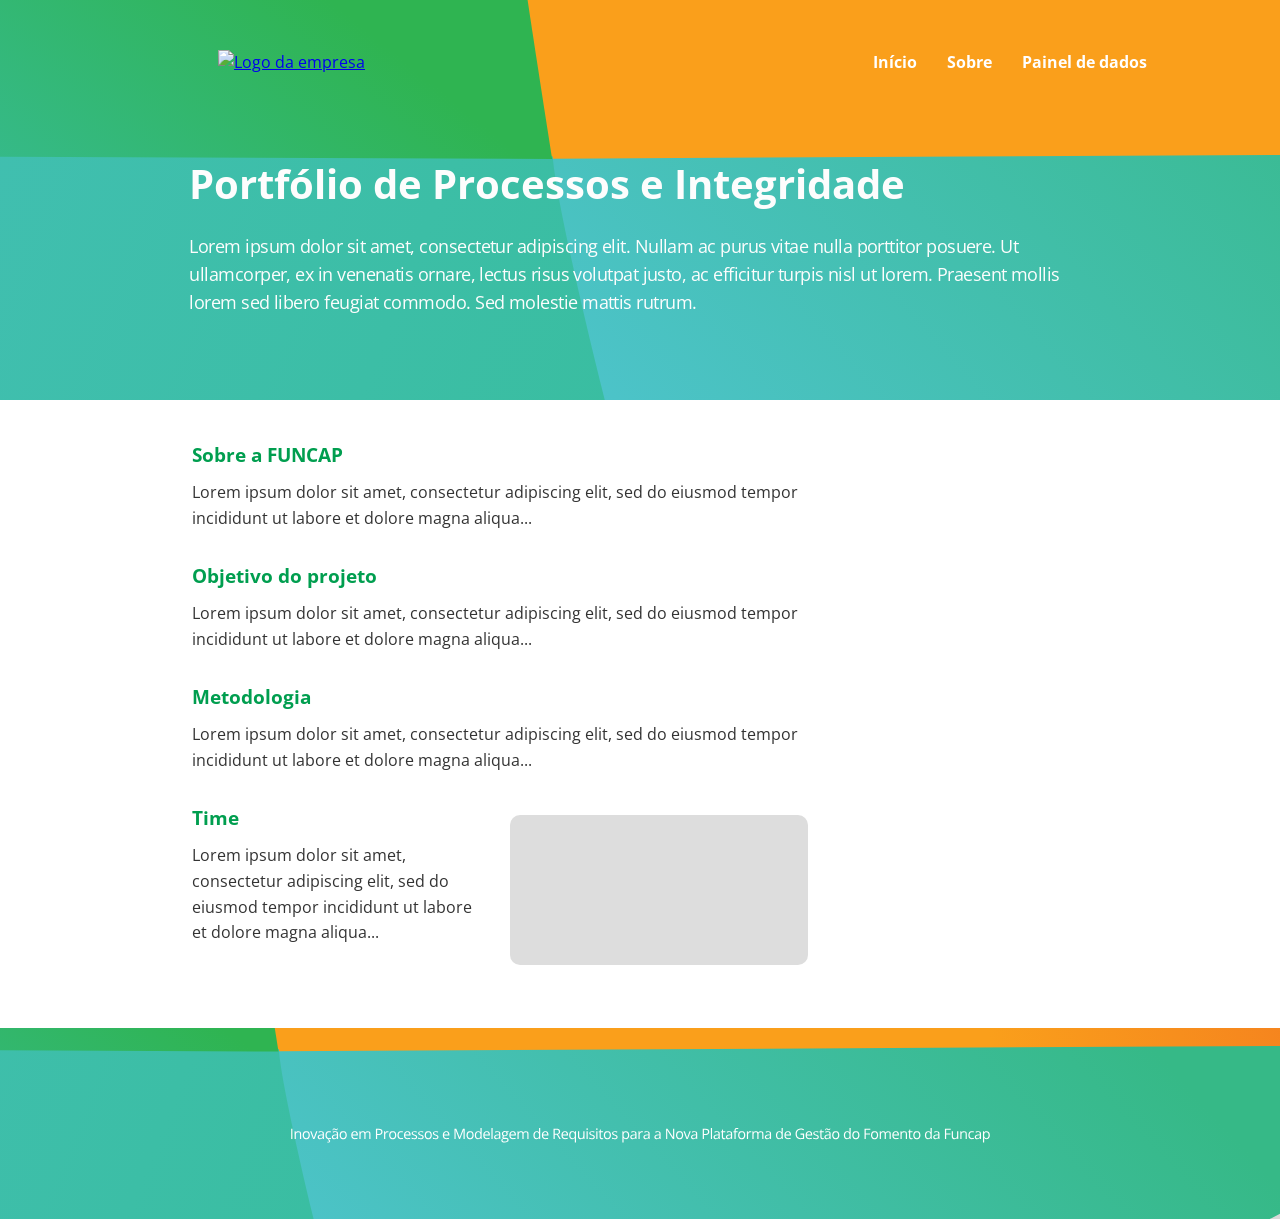
==== sobre.html @ 715a1a42 "atualizando arquivos" ====
<!DOCTYPE html>
<html lang="pt-BR">
<head>
  <meta charset="UTF-8" />
  <meta name="viewport" content="width=device-width, initial-scale=1.0" />
  <title>Sobre | Portfólio de Processos e Integridade</title>
  <link rel="stylesheet" href="./Css/sobre.css" />
  <link href="https://fonts.googleapis.com/css2?family=Open+Sans:wght@400;700&display=swap" rel="stylesheet"> </head>
<body>


    <header>
        <nav class="nav">
            <div class="background-wrapper">
                <svg width="1440" height="1067" viewBox="0 0 1440 1067" fill="none" xmlns="http://www.w3.org/2000/svg">
                    <path
                        d="M551.948 155.117C545.085 155.581 645.15 638.884 730.849 831.902L2054.98 147.065C1533.57 152.799 652.067 148.348 551.948 155.117Z"
                        fill="url(#paint0_linear_547_1050)" />
                    <path
                        d="M474.062 -420.46C474.062 -420.46 500.659 -117.08 549.067 158.653L2047.55 150.909L2450.12 -57.297C1812.72 -169.58 474.062 -420.46 474.062 -420.46Z"
                        fill="url(#paint1_linear_547_1050)" />
                    <path
                        d="M731.076 831.784L277.496 1066.37L-193.377 155.94C130.221 150.213 552.223 147.629 552.782 156.731C556.798 222.173 657.765 632.36 731.076 831.784Z"
                        fill="url(#paint2_linear_547_1050)" />
                    <path
                        d="M552.378 158.986L-193.377 155.939L-589.946 -610.827L474.06 -420.46C474.06 -420.46 494.141 -237.455 510.163 -119.95C525.004 -11.1105 552.378 158.986 552.378 158.986Z"
                        fill="url(#paint3_linear_547_1050)" />
                    <defs>
                        <linearGradient id="paint0_linear_547_1050" x1="826.897" y1="747.443" x2="1510.88" y2="126.521"
                            gradientUnits="userSpaceOnUse">
                            <stop stop-color="#4EC4CE" />
                            <stop offset="1" stop-color="#36B987" />
                        </linearGradient>
                        <linearGradient id="paint1_linear_547_1050" x1="1315.55" y1="-16.7947" x2="2115.55"
                            y2="-197.792" gradientUnits="userSpaceOnUse">
                            <stop stop-color="#FA9F1B" />
                            <stop offset="1" stop-color="#EE5D23" />
                        </linearGradient>
                        <linearGradient id="paint2_linear_547_1050" x1="732.087" y1="831.262" x2="-211.527" y2="457.422"
                            gradientUnits="userSpaceOnUse">
                            <stop stop-color="#37BD9B" />
                            <stop offset="1" stop-color="#41BFB1" />
                        </linearGradient>
                        <linearGradient id="paint3_linear_547_1050" x1="-100.985" y1="179.765" x2="159.356"
                            y2="-139.534" gradientUnits="userSpaceOnUse">
                            <stop stop-color="#37BB95" />
                            <stop offset="1" stop-color="#2FB451" />
                        </linearGradient>
                    </defs>
                </svg>
            </div>

            <div class="content">
                <div class="navbar">
                    <div class="logo">
                        <a href="#">
                            <img src="./img/logo.png" alt="Logo da empresa"></a>
                    </div>
                    <button class="menu-toggle" aria-label="Abrir menu">&#9776;</button>
                    <div class="links">
                        <ul>
                            <li><a href="./index.html">Início</a></li>
                            <li><a href="#sobre">Sobre</a></li>
                            <li><a href="#dados">Painel de dados</a></li>
                        </ul>
                    </div>
                </div>

                <div class="context">
                    <h1>Portfólio de Processos e Integridade</h1>
                    <p>Lorem ipsum dolor sit amet, consectetur adipiscing elit. Nullam ac purus vitae nulla porttitor
                        posuere. Ut ullamcorper, ex in venenatis ornare, lectus risus volutpat justo, ac efficitur
                        turpis nisl ut lorem. Praesent mollis lorem sed libero feugiat commodo. Sed molestie mattis
                        rutrum. </p>
                </div>
            </div>
        </nav>
    </header>

  <div class="container">
    <section>
      <h3>Sobre a FUNCAP</h3>
      <p>Lorem ipsum dolor sit amet, consectetur adipiscing elit, sed do eiusmod tempor incididunt ut labore et dolore magna aliqua...</p>
    </section>

    <section>
      <h3>Objetivo do projeto</h3>
      <p>Lorem ipsum dolor sit amet, consectetur adipiscing elit, sed do eiusmod tempor incididunt ut labore et dolore magna aliqua...</p>
    </section>

    <section>
      <h3>Metodologia</h3>
      <p>Lorem ipsum dolor sit amet, consectetur adipiscing elit, sed do eiusmod tempor incididunt ut labore et dolore magna aliqua...</p>
    </section>

    <section class="team-section">
      <div class="text">
        <h3>Time</h3>
        <p>Lorem ipsum dolor sit amet, consectetur adipiscing elit, sed do eiusmod tempor incididunt ut labore et dolore magna aliqua...</p>
      </div>
      <div class="image"></div>
    </section>
  </div>
  <footer>    
        <svg width="1440" height="215" viewBox="0 0 1440 215" fill="none" xmlns="http://www.w3.org/2000/svg">
            <g clip-path="url(#clip0_552_712)">
            <rect width="1440" height="215" fill="#D9D9D9"/>
            <path d="M312.893 22.6144C306.031 23.0784 406.096 506.382 491.794 699.4L1815.93 14.563C1294.51 20.2968 413.013 15.8461 312.893 22.6144Z" fill="url(#paint0_linear_552_712)"/>
            <path d="M235.007 -552.963C235.007 -552.963 261.605 -249.582 310.012 26.1503L1808.5 18.4065L2211.06 -189.799C1573.66 -302.083 235.007 -552.963 235.007 -552.963Z" fill="url(#paint1_linear_552_712)"/>
            <path d="M492.022 699.282L38.4414 933.872L-432.432 23.4373C-108.833 17.711 313.169 15.1272 313.727 24.229C317.744 89.6712 418.71 499.857 492.022 699.282Z" fill="url(#paint2_linear_552_712)"/>
            <path d="M313.323 26.4835L-432.432 23.4369L-829.001 -743.33L235.006 -552.962C235.006 -552.962 255.086 -369.957 271.109 -252.452C285.949 -143.613 313.323 26.4835 313.323 26.4835Z" fill="url(#paint3_linear_552_712)"/>
            <path d="M327.596 125V113.332H328.953V125H327.596ZM335.614 116.093C336.651 116.093 337.436 116.349 337.968 116.859C338.5 117.365 338.766 118.179 338.766 119.302V125H337.457V119.389C337.457 118.66 337.29 118.115 336.954 117.753C336.625 117.391 336.116 117.211 335.43 117.211C334.462 117.211 333.781 117.485 333.387 118.033C332.993 118.581 332.796 119.376 332.796 120.419V125H331.471V116.253H332.541L332.74 117.514H332.812C332.999 117.205 333.235 116.947 333.523 116.74C333.81 116.527 334.132 116.367 334.488 116.261C334.845 116.149 335.22 116.093 335.614 116.093ZM348.547 120.61C348.547 121.329 348.454 121.97 348.268 122.534C348.082 123.098 347.813 123.574 347.462 123.962C347.111 124.351 346.685 124.649 346.185 124.856C345.69 125.059 345.129 125.16 344.501 125.16C343.916 125.16 343.378 125.059 342.889 124.856C342.405 124.649 341.984 124.351 341.628 123.962C341.277 123.574 341.003 123.098 340.806 122.534C340.614 121.97 340.518 121.329 340.518 120.61C340.518 119.653 340.681 118.839 341.005 118.168C341.33 117.492 341.793 116.979 342.394 116.628C343.001 116.271 343.722 116.093 344.557 116.093C345.355 116.093 346.052 116.271 346.648 116.628C347.249 116.984 347.715 117.5 348.045 118.176C348.38 118.847 348.547 119.658 348.547 120.61ZM341.891 120.61C341.891 121.313 341.984 121.922 342.171 122.438C342.357 122.954 342.644 123.353 343.033 123.635C343.421 123.917 343.921 124.058 344.533 124.058C345.14 124.058 345.637 123.917 346.025 123.635C346.419 123.353 346.709 122.954 346.895 122.438C347.082 121.922 347.175 121.313 347.175 120.61C347.175 119.913 347.082 119.312 346.895 118.807C346.709 118.296 346.422 117.902 346.033 117.626C345.645 117.349 345.142 117.211 344.525 117.211C343.615 117.211 342.947 117.511 342.522 118.112C342.101 118.714 341.891 119.546 341.891 120.61ZM352.271 125L348.951 116.253H350.372L352.295 121.544C352.428 121.906 352.564 122.305 352.702 122.741C352.84 123.178 352.936 123.529 352.989 123.795H353.045C353.109 123.529 353.215 123.178 353.364 122.741C353.513 122.3 353.649 121.901 353.771 121.544L355.695 116.253H357.116L353.787 125H352.271ZM361.302 116.109C362.345 116.109 363.119 116.343 363.625 116.811C364.13 117.28 364.383 118.027 364.383 119.054V125H363.417L363.162 123.707H363.098C362.853 124.026 362.598 124.295 362.332 124.513C362.066 124.726 361.757 124.888 361.406 125C361.06 125.106 360.634 125.16 360.129 125.16C359.597 125.16 359.123 125.067 358.708 124.88C358.299 124.694 357.974 124.412 357.735 124.034C357.5 123.657 357.383 123.178 357.383 122.598C357.383 121.725 357.729 121.055 358.421 120.586C359.113 120.118 360.166 119.863 361.581 119.82L363.09 119.756V119.222C363.09 118.466 362.928 117.937 362.603 117.633C362.278 117.33 361.821 117.179 361.23 117.179C360.773 117.179 360.336 117.245 359.921 117.378C359.506 117.511 359.113 117.668 358.74 117.849L358.333 116.843C358.727 116.641 359.179 116.468 359.69 116.325C360.201 116.181 360.738 116.109 361.302 116.109ZM363.074 120.69L361.741 120.746C360.65 120.789 359.881 120.967 359.435 121.281C358.988 121.595 358.764 122.039 358.764 122.614C358.764 123.114 358.916 123.484 359.219 123.723C359.522 123.962 359.924 124.082 360.424 124.082C361.201 124.082 361.837 123.867 362.332 123.436C362.826 123.005 363.074 122.358 363.074 121.496V120.69ZM370.126 125.16C369.338 125.16 368.644 124.997 368.043 124.673C367.441 124.348 366.973 123.853 366.638 123.188C366.303 122.523 366.135 121.685 366.135 120.674C366.135 119.615 366.311 118.751 366.662 118.08C367.018 117.405 367.508 116.905 368.13 116.58C368.753 116.255 369.461 116.093 370.253 116.093C370.69 116.093 371.11 116.138 371.514 116.229C371.924 116.314 372.259 116.423 372.52 116.556L372.121 117.665C371.855 117.559 371.546 117.463 371.195 117.378C370.849 117.293 370.525 117.25 370.221 117.25C369.615 117.25 369.109 117.381 368.705 117.641C368.306 117.902 368.005 118.285 367.803 118.791C367.606 119.296 367.508 119.919 367.508 120.658C367.508 121.366 367.604 121.97 367.795 122.47C367.992 122.97 368.282 123.353 368.665 123.619C369.053 123.88 369.538 124.01 370.118 124.01C370.581 124.01 370.998 123.962 371.371 123.867C371.743 123.766 372.081 123.649 372.384 123.516V124.697C372.092 124.846 371.764 124.96 371.403 125.04C371.046 125.12 370.62 125.16 370.126 125.16ZM371.427 127.283C371.427 127.799 371.227 128.2 370.828 128.488C370.429 128.78 369.844 128.927 369.072 128.927C368.907 128.927 368.75 128.916 368.601 128.895C368.452 128.879 368.333 128.86 368.242 128.839V128.001C368.343 128.022 368.474 128.041 368.633 128.057C368.793 128.073 368.952 128.081 369.112 128.081C369.511 128.081 369.817 128.022 370.03 127.905C370.243 127.788 370.349 127.591 370.349 127.315C370.349 127.022 370.205 126.809 369.918 126.676C369.636 126.543 369.274 126.453 368.833 126.405L369.543 125H370.429L369.998 125.894C370.264 125.947 370.503 126.03 370.716 126.141C370.934 126.253 371.107 126.402 371.235 126.588C371.363 126.774 371.427 127.006 371.427 127.283ZM377.241 116.109C378.284 116.109 379.058 116.343 379.564 116.811C380.069 117.28 380.322 118.027 380.322 119.054V125H379.356L379.101 123.707H379.037C378.792 124.026 378.537 124.295 378.271 124.513C378.005 124.726 377.696 124.888 377.345 125C376.999 125.106 376.573 125.16 376.068 125.16C375.536 125.16 375.062 125.067 374.647 124.88C374.238 124.694 373.913 124.412 373.674 124.034C373.44 123.657 373.322 123.178 373.322 122.598C373.322 121.725 373.668 121.055 374.36 120.586C375.052 120.118 376.105 119.863 377.521 119.82L379.029 119.756V119.222C379.029 118.466 378.867 117.937 378.542 117.633C378.218 117.33 377.76 117.179 377.169 117.179C376.712 117.179 376.275 117.245 375.86 117.378C375.445 117.511 375.052 117.668 374.679 117.849L374.272 116.843C374.666 116.641 375.118 116.468 375.629 116.325C376.14 116.181 376.677 116.109 377.241 116.109ZM379.013 120.69L377.68 120.746C376.589 120.789 375.821 120.967 375.374 121.281C374.927 121.595 374.703 122.039 374.703 122.614C374.703 123.114 374.855 123.484 375.158 123.723C375.461 123.962 375.863 124.082 376.363 124.082C377.14 124.082 377.776 123.867 378.271 123.436C378.766 123.005 379.013 122.358 379.013 121.496V120.69ZM374.097 115.072C374.129 114.752 374.19 114.468 374.28 114.218C374.371 113.968 374.49 113.755 374.639 113.579C374.788 113.404 374.964 113.271 375.166 113.18C375.374 113.084 375.602 113.036 375.852 113.036C376.097 113.036 376.331 113.087 376.555 113.188C376.778 113.284 376.991 113.396 377.193 113.523C377.395 113.646 377.59 113.757 377.776 113.858C377.967 113.954 378.151 114.002 378.327 114.002C378.582 114.002 378.779 113.925 378.917 113.771C379.061 113.611 379.17 113.361 379.244 113.02H380.027C379.957 113.643 379.774 114.14 379.476 114.513C379.178 114.88 378.776 115.064 378.271 115.064C378.037 115.064 377.81 115.016 377.592 114.92C377.374 114.819 377.164 114.707 376.962 114.585C376.76 114.457 376.56 114.345 376.363 114.25C376.172 114.148 375.983 114.098 375.797 114.098C375.536 114.098 375.336 114.178 375.198 114.337C375.06 114.492 374.953 114.736 374.879 115.072H374.097ZM390.103 120.61C390.103 121.329 390.01 121.97 389.824 122.534C389.638 123.098 389.369 123.574 389.018 123.962C388.667 124.351 388.241 124.649 387.741 124.856C387.246 125.059 386.685 125.16 386.057 125.16C385.471 125.16 384.934 125.059 384.445 124.856C383.96 124.649 383.54 124.351 383.184 123.962C382.832 123.574 382.558 123.098 382.361 122.534C382.17 121.97 382.074 121.329 382.074 120.61C382.074 119.653 382.236 118.839 382.561 118.168C382.886 117.492 383.348 116.979 383.95 116.628C384.556 116.271 385.277 116.093 386.113 116.093C386.911 116.093 387.608 116.271 388.204 116.628C388.805 116.984 389.27 117.5 389.6 118.176C389.936 118.847 390.103 119.658 390.103 120.61ZM383.447 120.61C383.447 121.313 383.54 121.922 383.726 122.438C383.912 122.954 384.2 123.353 384.588 123.635C384.977 123.917 385.477 124.058 386.089 124.058C386.695 124.058 387.193 123.917 387.581 123.635C387.975 123.353 388.265 122.954 388.451 122.438C388.637 121.922 388.73 121.313 388.73 120.61C388.73 119.913 388.637 119.312 388.451 118.807C388.265 118.296 387.977 117.902 387.589 117.626C387.201 117.349 386.698 117.211 386.081 117.211C385.171 117.211 384.503 117.511 384.077 118.112C383.657 118.714 383.447 119.546 383.447 120.61ZM399.027 116.093C399.772 116.093 400.41 116.258 400.942 116.588C401.474 116.918 401.881 117.381 402.163 117.977C402.445 118.567 402.586 119.259 402.586 120.052V120.874H396.545C396.561 121.901 396.816 122.683 397.311 123.22C397.806 123.758 398.503 124.026 399.402 124.026C399.955 124.026 400.445 123.976 400.87 123.875C401.296 123.774 401.738 123.625 402.195 123.428V124.593C401.754 124.79 401.315 124.933 400.878 125.024C400.448 125.114 399.937 125.16 399.346 125.16C398.505 125.16 397.771 124.989 397.143 124.649C396.521 124.303 396.037 123.798 395.691 123.132C395.345 122.467 395.172 121.653 395.172 120.69C395.172 119.748 395.329 118.934 395.643 118.248C395.962 117.556 396.409 117.024 396.984 116.652C397.564 116.279 398.245 116.093 399.027 116.093ZM399.011 117.179C398.303 117.179 397.739 117.41 397.319 117.873C396.899 118.336 396.649 118.982 396.569 119.812H401.198C401.192 119.291 401.11 118.833 400.95 118.44C400.796 118.041 400.559 117.732 400.24 117.514C399.921 117.29 399.511 117.179 399.011 117.179ZM413.844 116.093C414.807 116.093 415.533 116.346 416.023 116.851C416.512 117.351 416.757 118.158 416.757 119.27V125H415.448V119.333C415.448 118.626 415.294 118.096 414.985 117.745C414.682 117.389 414.23 117.211 413.629 117.211C412.783 117.211 412.168 117.455 411.785 117.945C411.402 118.434 411.21 119.155 411.21 120.108V125H409.894V119.333C409.894 118.86 409.824 118.466 409.686 118.152C409.553 117.838 409.351 117.604 409.079 117.45C408.813 117.29 408.476 117.211 408.066 117.211C407.486 117.211 407.02 117.33 406.669 117.57C406.318 117.809 406.063 118.166 405.903 118.639C405.749 119.107 405.672 119.685 405.672 120.371V125H404.347V116.253H405.416L405.616 117.49H405.688C405.863 117.187 406.084 116.931 406.35 116.724C406.616 116.516 406.914 116.359 407.244 116.253C407.574 116.146 407.925 116.093 408.297 116.093C408.962 116.093 409.518 116.218 409.965 116.468C410.418 116.713 410.745 117.088 410.947 117.594H411.019C411.306 117.088 411.7 116.713 412.2 116.468C412.7 116.218 413.248 116.093 413.844 116.093ZM425.992 113.332C427.498 113.332 428.597 113.627 429.288 114.218C429.985 114.803 430.334 115.644 430.334 116.74C430.334 117.234 430.251 117.705 430.087 118.152C429.927 118.594 429.666 118.985 429.304 119.325C428.943 119.661 428.466 119.927 427.876 120.124C427.291 120.315 426.572 120.411 425.721 120.411H424.3V125H422.944V113.332H425.992ZM425.865 114.489H424.3V119.246H425.569C426.314 119.246 426.934 119.166 427.429 119.006C427.929 118.847 428.304 118.589 428.554 118.232C428.804 117.87 428.929 117.391 428.929 116.795C428.929 116.019 428.682 115.441 428.187 115.064C427.692 114.681 426.918 114.489 425.865 114.489ZM436.061 116.093C436.236 116.093 436.42 116.104 436.612 116.125C436.803 116.141 436.973 116.165 437.122 116.197L436.955 117.426C436.811 117.389 436.651 117.359 436.476 117.338C436.3 117.317 436.135 117.306 435.981 117.306C435.63 117.306 435.297 117.378 434.983 117.522C434.675 117.66 434.403 117.862 434.169 118.128C433.935 118.389 433.752 118.706 433.619 119.078C433.486 119.445 433.419 119.855 433.419 120.307V125H432.086V116.253H433.188L433.331 117.865H433.387C433.568 117.54 433.786 117.245 434.042 116.979C434.297 116.708 434.592 116.492 434.928 116.333C435.268 116.173 435.646 116.093 436.061 116.093ZM445.826 120.61C445.826 121.329 445.733 121.97 445.547 122.534C445.361 123.098 445.092 123.574 444.741 123.962C444.39 124.351 443.964 124.649 443.464 124.856C442.969 125.059 442.408 125.16 441.78 125.16C441.194 125.16 440.657 125.059 440.168 124.856C439.683 124.649 439.263 124.351 438.907 123.962C438.555 123.574 438.281 123.098 438.085 122.534C437.893 121.97 437.797 121.329 437.797 120.61C437.797 119.653 437.959 118.839 438.284 118.168C438.609 117.492 439.071 116.979 439.673 116.628C440.279 116.271 441 116.093 441.836 116.093C442.634 116.093 443.331 116.271 443.927 116.628C444.528 116.984 444.993 117.5 445.323 118.176C445.659 118.847 445.826 119.658 445.826 120.61ZM439.17 120.61C439.17 121.313 439.263 121.922 439.449 122.438C439.635 122.954 439.923 123.353 440.311 123.635C440.7 123.917 441.2 124.058 441.812 124.058C442.418 124.058 442.916 123.917 443.304 123.635C443.698 123.353 443.988 122.954 444.174 122.438C444.36 121.922 444.453 121.313 444.453 120.61C444.453 119.913 444.36 119.312 444.174 118.807C443.988 118.296 443.701 117.902 443.312 117.626C442.924 117.349 442.421 117.211 441.804 117.211C440.894 117.211 440.226 117.511 439.8 118.112C439.38 118.714 439.17 119.546 439.17 120.61ZM451.13 125.16C450.343 125.16 449.648 124.997 449.047 124.673C448.446 124.348 447.977 123.853 447.642 123.188C447.307 122.523 447.139 121.685 447.139 120.674C447.139 119.615 447.315 118.751 447.666 118.08C448.023 117.405 448.512 116.905 449.135 116.58C449.757 116.255 450.465 116.093 451.258 116.093C451.694 116.093 452.114 116.138 452.519 116.229C452.928 116.314 453.264 116.423 453.524 116.556L453.125 117.665C452.859 117.559 452.551 117.463 452.199 117.378C451.854 117.293 451.529 117.25 451.226 117.25C450.619 117.25 450.114 117.381 449.709 117.641C449.31 117.902 449.01 118.285 448.808 118.791C448.611 119.296 448.512 119.919 448.512 120.658C448.512 121.366 448.608 121.97 448.8 122.47C448.996 122.97 449.286 123.353 449.669 123.619C450.058 123.88 450.542 124.01 451.122 124.01C451.585 124.01 452.003 123.962 452.375 123.867C452.747 123.766 453.085 123.649 453.389 123.516V124.697C453.096 124.846 452.769 124.96 452.407 125.04C452.05 125.12 451.625 125.16 451.13 125.16ZM458.341 116.093C459.086 116.093 459.725 116.258 460.257 116.588C460.789 116.918 461.196 117.381 461.478 117.977C461.76 118.567 461.901 119.259 461.901 120.052V120.874H455.859C455.875 121.901 456.131 122.683 456.625 123.22C457.12 123.758 457.817 124.026 458.716 124.026C459.27 124.026 459.759 123.976 460.185 123.875C460.611 123.774 461.052 123.625 461.51 123.428V124.593C461.068 124.79 460.629 124.933 460.193 125.024C459.762 125.114 459.251 125.16 458.661 125.16C457.82 125.16 457.086 124.989 456.458 124.649C455.835 124.303 455.351 123.798 455.005 123.132C454.659 122.467 454.487 121.653 454.487 120.69C454.487 119.748 454.643 118.934 454.957 118.248C455.277 117.556 455.724 117.024 456.298 116.652C456.878 116.279 457.559 116.093 458.341 116.093ZM458.325 117.179C457.618 117.179 457.054 117.41 456.633 117.873C456.213 118.336 455.963 118.982 455.883 119.812H460.512C460.507 119.291 460.424 118.833 460.265 118.44C460.11 118.041 459.874 117.732 459.554 117.514C459.235 117.29 458.826 117.179 458.325 117.179ZM469.32 122.606C469.32 123.164 469.179 123.635 468.897 124.018C468.62 124.396 468.221 124.681 467.7 124.872C467.183 125.064 466.566 125.16 465.848 125.16C465.236 125.16 464.707 125.112 464.26 125.016C463.813 124.92 463.422 124.785 463.087 124.609V123.388C463.443 123.563 463.869 123.723 464.364 123.867C464.858 124.01 465.364 124.082 465.88 124.082C466.635 124.082 467.183 123.96 467.524 123.715C467.865 123.47 468.035 123.138 468.035 122.717C468.035 122.478 467.966 122.268 467.827 122.087C467.694 121.901 467.468 121.722 467.149 121.552C466.83 121.377 466.388 121.185 465.824 120.978C465.265 120.765 464.781 120.555 464.372 120.347C463.967 120.134 463.653 119.876 463.43 119.573C463.212 119.27 463.103 118.876 463.103 118.392C463.103 117.652 463.4 117.085 463.996 116.692C464.598 116.293 465.385 116.093 466.359 116.093C466.886 116.093 467.378 116.146 467.835 116.253C468.298 116.354 468.729 116.492 469.128 116.668L468.681 117.729C468.319 117.575 467.934 117.445 467.524 117.338C467.114 117.232 466.697 117.179 466.271 117.179C465.659 117.179 465.188 117.28 464.858 117.482C464.534 117.684 464.372 117.961 464.372 118.312C464.372 118.583 464.446 118.807 464.595 118.982C464.749 119.158 464.994 119.323 465.329 119.477C465.664 119.631 466.106 119.812 466.654 120.02C467.202 120.222 467.676 120.432 468.075 120.65C468.474 120.863 468.78 121.124 468.993 121.432C469.211 121.736 469.32 122.127 469.32 122.606ZM476.619 122.606C476.619 123.164 476.478 123.635 476.196 124.018C475.919 124.396 475.52 124.681 474.999 124.872C474.483 125.064 473.865 125.16 473.147 125.16C472.535 125.16 472.006 125.112 471.559 125.016C471.112 124.92 470.721 124.785 470.386 124.609V123.388C470.742 123.563 471.168 123.723 471.663 123.867C472.157 124.01 472.663 124.082 473.179 124.082C473.935 124.082 474.483 123.96 474.823 123.715C475.164 123.47 475.334 123.138 475.334 122.717C475.334 122.478 475.265 122.268 475.126 122.087C474.993 121.901 474.767 121.722 474.448 121.552C474.129 121.377 473.687 121.185 473.123 120.978C472.565 120.765 472.08 120.555 471.671 120.347C471.266 120.134 470.952 119.876 470.729 119.573C470.511 119.27 470.402 118.876 470.402 118.392C470.402 117.652 470.7 117.085 471.296 116.692C471.897 116.293 472.684 116.093 473.658 116.093C474.185 116.093 474.677 116.146 475.134 116.253C475.597 116.354 476.028 116.492 476.427 116.668L475.98 117.729C475.619 117.575 475.233 117.445 474.823 117.338C474.413 117.232 473.996 117.179 473.57 117.179C472.958 117.179 472.487 117.28 472.157 117.482C471.833 117.684 471.671 117.961 471.671 118.312C471.671 118.583 471.745 118.807 471.894 118.982C472.048 119.158 472.293 119.323 472.628 119.477C472.964 119.631 473.405 119.812 473.953 120.02C474.501 120.222 474.975 120.432 475.374 120.65C475.773 120.863 476.079 121.124 476.292 121.432C476.51 121.736 476.619 122.127 476.619 122.606ZM485.802 120.61C485.802 121.329 485.708 121.97 485.522 122.534C485.336 123.098 485.067 123.574 484.716 123.962C484.365 124.351 483.939 124.649 483.439 124.856C482.944 125.059 482.383 125.16 481.755 125.16C481.17 125.16 480.633 125.059 480.143 124.856C479.659 124.649 479.238 124.351 478.882 123.962C478.531 123.574 478.257 123.098 478.06 122.534C477.868 121.97 477.773 121.329 477.773 120.61C477.773 119.653 477.935 118.839 478.259 118.168C478.584 117.492 479.047 116.979 479.648 116.628C480.255 116.271 480.976 116.093 481.811 116.093C482.609 116.093 483.306 116.271 483.902 116.628C484.503 116.984 484.969 117.5 485.299 118.176C485.634 118.847 485.802 119.658 485.802 120.61ZM479.145 120.61C479.145 121.313 479.238 121.922 479.425 122.438C479.611 122.954 479.898 123.353 480.287 123.635C480.675 123.917 481.175 124.058 481.787 124.058C482.394 124.058 482.891 123.917 483.28 123.635C483.673 123.353 483.963 122.954 484.15 122.438C484.336 121.922 484.429 121.313 484.429 120.61C484.429 119.913 484.336 119.312 484.15 118.807C483.963 118.296 483.676 117.902 483.288 117.626C482.899 117.349 482.396 117.211 481.779 117.211C480.869 117.211 480.202 117.511 479.776 118.112C479.356 118.714 479.145 119.546 479.145 120.61ZM493.26 122.606C493.26 123.164 493.119 123.635 492.837 124.018C492.561 124.396 492.162 124.681 491.64 124.872C491.124 125.064 490.507 125.16 489.789 125.16C489.177 125.16 488.647 125.112 488.2 125.016C487.753 124.92 487.362 124.785 487.027 124.609V123.388C487.384 123.563 487.809 123.723 488.304 123.867C488.799 124.01 489.304 124.082 489.821 124.082C490.576 124.082 491.124 123.96 491.465 123.715C491.805 123.47 491.975 123.138 491.975 122.717C491.975 122.478 491.906 122.268 491.768 122.087C491.635 121.901 491.409 121.722 491.089 121.552C490.77 121.377 490.329 121.185 489.765 120.978C489.206 120.765 488.722 120.555 488.312 120.347C487.908 120.134 487.594 119.876 487.37 119.573C487.152 119.27 487.043 118.876 487.043 118.392C487.043 117.652 487.341 117.085 487.937 116.692C488.538 116.293 489.326 116.093 490.299 116.093C490.826 116.093 491.318 116.146 491.776 116.253C492.239 116.354 492.67 116.492 493.069 116.668L492.622 117.729C492.26 117.575 491.874 117.445 491.465 117.338C491.055 117.232 490.637 117.179 490.212 117.179C489.6 117.179 489.129 117.28 488.799 117.482C488.474 117.684 488.312 117.961 488.312 118.312C488.312 118.583 488.387 118.807 488.536 118.982C488.69 119.158 488.935 119.323 489.27 119.477C489.605 119.631 490.047 119.812 490.595 120.02C491.143 120.222 491.616 120.432 492.015 120.65C492.414 120.863 492.72 121.124 492.933 121.432C493.151 121.736 493.26 122.127 493.26 122.606ZM502.024 116.093C502.769 116.093 503.408 116.258 503.94 116.588C504.472 116.918 504.879 117.381 505.161 117.977C505.443 118.567 505.584 119.259 505.584 120.052V120.874H499.542C499.558 121.901 499.814 122.683 500.309 123.22C500.803 123.758 501.5 124.026 502.4 124.026C502.953 124.026 503.442 123.976 503.868 123.875C504.294 123.774 504.735 123.625 505.193 123.428V124.593C504.751 124.79 504.312 124.933 503.876 125.024C503.445 125.114 502.934 125.16 502.344 125.16C501.503 125.16 500.769 124.989 500.141 124.649C499.518 124.303 499.034 123.798 498.688 123.132C498.343 122.467 498.17 121.653 498.17 120.69C498.17 119.748 498.327 118.934 498.641 118.248C498.96 117.556 499.407 117.024 499.981 116.652C500.561 116.279 501.242 116.093 502.024 116.093ZM502.009 117.179C501.301 117.179 500.737 117.41 500.317 117.873C499.896 118.336 499.646 118.982 499.566 119.812H504.195C504.19 119.291 504.108 118.833 503.948 118.44C503.794 118.041 503.557 117.732 503.238 117.514C502.918 117.29 502.509 117.179 502.009 117.179ZM516.431 125L512.513 114.673H512.449C512.47 114.891 512.489 115.157 512.505 115.471C512.521 115.785 512.534 116.128 512.544 116.5C512.555 116.867 512.56 117.242 512.56 117.626V125H511.299V113.332H513.311L517.006 123.037H517.062L520.813 113.332H522.808V125H521.467V117.53C521.467 117.184 521.473 116.838 521.483 116.492C521.494 116.141 521.507 115.811 521.523 115.503C521.539 115.189 521.555 114.917 521.571 114.688H521.507L517.541 125H516.431ZM532.853 120.61C532.853 121.329 532.76 121.97 532.573 122.534C532.387 123.098 532.118 123.574 531.767 123.962C531.416 124.351 530.99 124.649 530.49 124.856C529.995 125.059 529.434 125.16 528.806 125.16C528.221 125.16 527.684 125.059 527.194 124.856C526.71 124.649 526.29 124.351 525.933 123.962C525.582 123.574 525.308 123.098 525.111 122.534C524.92 121.97 524.824 121.329 524.824 120.61C524.824 119.653 524.986 118.839 525.311 118.168C525.635 117.492 526.098 116.979 526.699 116.628C527.306 116.271 528.027 116.093 528.862 116.093C529.66 116.093 530.357 116.271 530.953 116.628C531.554 116.984 532.02 117.5 532.35 118.176C532.685 118.847 532.853 119.658 532.853 120.61ZM526.197 120.61C526.197 121.313 526.29 121.922 526.476 122.438C526.662 122.954 526.949 123.353 527.338 123.635C527.726 123.917 528.226 124.058 528.838 124.058C529.445 124.058 529.942 123.917 530.331 123.635C530.724 123.353 531.014 122.954 531.201 122.438C531.387 121.922 531.48 121.313 531.48 120.61C531.48 119.913 531.387 119.312 531.201 118.807C531.014 118.296 530.727 117.902 530.339 117.626C529.95 117.349 529.447 117.211 528.83 117.211C527.92 117.211 527.253 117.511 526.827 118.112C526.407 118.714 526.197 119.546 526.197 120.61ZM537.766 125.16C536.659 125.16 535.781 124.782 535.132 124.026C534.488 123.271 534.166 122.148 534.166 120.658C534.166 119.153 534.496 118.017 535.156 117.25C535.815 116.479 536.693 116.093 537.789 116.093C538.252 116.093 538.657 116.154 539.003 116.277C539.348 116.399 539.646 116.564 539.896 116.772C540.147 116.974 540.357 117.205 540.527 117.466H540.623C540.601 117.301 540.58 117.075 540.559 116.788C540.538 116.5 540.527 116.266 540.527 116.085V112.581H541.852V125H540.782L540.583 123.755H540.527C540.362 124.016 540.152 124.252 539.896 124.465C539.646 124.678 539.346 124.848 538.995 124.976C538.649 125.098 538.239 125.16 537.766 125.16ZM537.973 124.058C538.909 124.058 539.572 123.792 539.96 123.26C540.349 122.728 540.543 121.938 540.543 120.89V120.65C540.543 119.538 540.357 118.684 539.984 118.088C539.617 117.492 538.947 117.195 537.973 117.195C537.159 117.195 536.55 117.508 536.145 118.136C535.741 118.759 535.539 119.61 535.539 120.69C535.539 121.765 535.738 122.595 536.137 123.18C536.542 123.766 537.154 124.058 537.973 124.058ZM547.539 116.093C548.284 116.093 548.922 116.258 549.454 116.588C549.986 116.918 550.393 117.381 550.675 117.977C550.957 118.567 551.098 119.259 551.098 120.052V120.874H545.057C545.073 121.901 545.328 122.683 545.823 123.22C546.318 123.758 547.015 124.026 547.914 124.026C548.467 124.026 548.957 123.976 549.382 123.875C549.808 123.774 550.25 123.625 550.707 123.428V124.593C550.266 124.79 549.827 124.933 549.39 125.024C548.959 125.114 548.449 125.16 547.858 125.16C547.017 125.16 546.283 124.989 545.655 124.649C545.033 124.303 544.549 123.798 544.203 123.132C543.857 122.467 543.684 121.653 543.684 120.69C543.684 119.748 543.841 118.934 544.155 118.248C544.474 117.556 544.921 117.024 545.496 116.652C546.076 116.279 546.757 116.093 547.539 116.093ZM547.523 117.179C546.815 117.179 546.251 117.41 545.831 117.873C545.41 118.336 545.16 118.982 545.081 119.812H549.71C549.704 119.291 549.622 118.833 549.462 118.44C549.308 118.041 549.071 117.732 548.752 117.514C548.433 117.29 548.023 117.179 547.523 117.179ZM554.191 125H552.859V112.581H554.191V125ZM559.775 116.109C560.818 116.109 561.592 116.343 562.097 116.811C562.603 117.28 562.855 118.027 562.855 119.054V125H561.89L561.634 123.707H561.57C561.326 124.026 561.07 124.295 560.804 124.513C560.538 124.726 560.23 124.888 559.878 125C559.533 125.106 559.107 125.16 558.601 125.16C558.069 125.16 557.596 125.067 557.181 124.88C556.771 124.694 556.447 124.412 556.207 124.034C555.973 123.657 555.856 123.178 555.856 122.598C555.856 121.725 556.202 121.055 556.894 120.586C557.585 120.118 558.639 119.863 560.054 119.82L561.562 119.756V119.222C561.562 118.466 561.4 117.937 561.076 117.633C560.751 117.33 560.293 117.179 559.703 117.179C559.245 117.179 558.809 117.245 558.394 117.378C557.979 117.511 557.585 117.668 557.213 117.849L556.806 116.843C557.199 116.641 557.652 116.468 558.163 116.325C558.673 116.181 559.211 116.109 559.775 116.109ZM561.546 120.69L560.214 120.746C559.123 120.789 558.354 120.967 557.907 121.281C557.46 121.595 557.237 122.039 557.237 122.614C557.237 123.114 557.388 123.484 557.692 123.723C557.995 123.962 558.397 124.082 558.897 124.082C559.674 124.082 560.309 123.867 560.804 123.436C561.299 123.005 561.546 122.358 561.546 121.496V120.69ZM567.537 128.927C566.387 128.927 565.502 128.711 564.879 128.28C564.257 127.855 563.945 127.256 563.945 126.484C563.945 125.936 564.118 125.468 564.464 125.08C564.815 124.691 565.299 124.433 565.917 124.306C565.688 124.199 565.491 124.04 565.326 123.827C565.166 123.614 565.087 123.369 565.087 123.093C565.087 122.773 565.174 122.494 565.35 122.255C565.531 122.01 565.805 121.776 566.172 121.552C565.714 121.366 565.342 121.052 565.055 120.61C564.773 120.163 564.632 119.645 564.632 119.054C564.632 118.426 564.762 117.892 565.023 117.45C565.283 117.003 565.661 116.662 566.156 116.428C566.651 116.194 567.249 116.077 567.952 116.077C568.106 116.077 568.26 116.085 568.415 116.101C568.574 116.112 568.726 116.13 568.87 116.157C569.013 116.178 569.138 116.205 569.245 116.237H572.246V117.091L570.633 117.29C570.793 117.498 570.926 117.748 571.032 118.041C571.139 118.333 571.192 118.658 571.192 119.014C571.192 119.887 570.897 120.581 570.306 121.097C569.716 121.608 568.904 121.863 567.872 121.863C567.627 121.863 567.377 121.842 567.122 121.8C566.861 121.943 566.661 122.103 566.523 122.278C566.39 122.454 566.324 122.656 566.324 122.885C566.324 123.055 566.374 123.191 566.475 123.292C566.582 123.393 566.733 123.468 566.93 123.516C567.127 123.558 567.364 123.579 567.64 123.579H569.181C570.133 123.579 570.862 123.779 571.368 124.178C571.878 124.577 572.134 125.16 572.134 125.926C572.134 126.894 571.74 127.636 570.953 128.153C570.165 128.669 569.027 128.927 567.537 128.927ZM567.577 127.889C568.3 127.889 568.899 127.815 569.372 127.666C569.851 127.522 570.208 127.312 570.442 127.035C570.681 126.764 570.801 126.439 570.801 126.061C570.801 125.71 570.721 125.444 570.562 125.263C570.402 125.088 570.168 124.971 569.859 124.912C569.551 124.848 569.173 124.816 568.726 124.816H567.21C566.816 124.816 566.473 124.878 566.18 125C565.887 125.122 565.661 125.303 565.502 125.543C565.347 125.782 565.27 126.08 565.27 126.437C565.27 126.91 565.47 127.269 565.869 127.514C566.268 127.764 566.837 127.889 567.577 127.889ZM567.92 120.898C568.553 120.898 569.029 120.738 569.348 120.419C569.668 120.1 569.827 119.634 569.827 119.022C569.827 118.368 569.665 117.878 569.34 117.554C569.016 117.224 568.537 117.059 567.904 117.059C567.297 117.059 566.829 117.229 566.499 117.57C566.175 117.905 566.012 118.397 566.012 119.046C566.012 119.642 566.177 120.1 566.507 120.419C566.837 120.738 567.308 120.898 567.92 120.898ZM576.847 116.093C577.592 116.093 578.23 116.258 578.763 116.588C579.295 116.918 579.702 117.381 579.984 117.977C580.266 118.567 580.407 119.259 580.407 120.052V120.874H574.365C574.381 121.901 574.636 122.683 575.131 123.22C575.626 123.758 576.323 124.026 577.222 124.026C577.776 124.026 578.265 123.976 578.691 123.875C579.116 123.774 579.558 123.625 580.016 123.428V124.593C579.574 124.79 579.135 124.933 578.699 125.024C578.268 125.114 577.757 125.16 577.166 125.16C576.326 125.16 575.591 124.989 574.964 124.649C574.341 124.303 573.857 123.798 573.511 123.132C573.165 122.467 572.992 121.653 572.992 120.69C572.992 119.748 573.149 118.934 573.463 118.248C573.782 117.556 574.229 117.024 574.804 116.652C575.384 116.279 576.065 116.093 576.847 116.093ZM576.831 117.179C576.123 117.179 575.559 117.41 575.139 117.873C574.719 118.336 574.469 118.982 574.389 119.812H579.018C579.013 119.291 578.93 118.833 578.771 118.44C578.616 118.041 578.379 117.732 578.06 117.514C577.741 117.29 577.331 117.179 576.831 117.179ZM591.664 116.093C592.627 116.093 593.354 116.346 593.843 116.851C594.333 117.351 594.577 118.158 594.577 119.27V125H593.269V119.333C593.269 118.626 593.114 118.096 592.806 117.745C592.502 117.389 592.05 117.211 591.449 117.211C590.603 117.211 589.988 117.455 589.605 117.945C589.222 118.434 589.031 119.155 589.031 120.108V125H587.714V119.333C587.714 118.86 587.645 118.466 587.506 118.152C587.373 117.838 587.171 117.604 586.9 117.45C586.634 117.29 586.296 117.211 585.886 117.211C585.306 117.211 584.841 117.33 584.489 117.57C584.138 117.809 583.883 118.166 583.723 118.639C583.569 119.107 583.492 119.685 583.492 120.371V125H582.167V116.253H583.236L583.436 117.49H583.508C583.683 117.187 583.904 116.931 584.17 116.724C584.436 116.516 584.734 116.359 585.064 116.253C585.394 116.146 585.745 116.093 586.118 116.093C586.783 116.093 587.339 116.218 587.786 116.468C588.238 116.713 588.565 117.088 588.767 117.594H588.839C589.126 117.088 589.52 116.713 590.02 116.468C590.52 116.218 591.068 116.093 591.664 116.093ZM603.677 125.16C602.57 125.16 601.692 124.782 601.043 124.026C600.399 123.271 600.077 122.148 600.077 120.658C600.077 119.153 600.407 118.017 601.067 117.25C601.727 116.479 602.605 116.093 603.701 116.093C604.164 116.093 604.568 116.154 604.914 116.277C605.26 116.399 605.558 116.564 605.808 116.772C606.058 116.974 606.268 117.205 606.438 117.466H606.534C606.513 117.301 606.491 117.075 606.47 116.788C606.449 116.5 606.438 116.266 606.438 116.085V112.581H607.763V125H606.694L606.494 123.755H606.438C606.273 124.016 606.063 124.252 605.808 124.465C605.558 124.678 605.257 124.848 604.906 124.976C604.56 125.098 604.15 125.16 603.677 125.16ZM603.884 124.058C604.821 124.058 605.483 123.792 605.872 123.26C606.26 122.728 606.454 121.938 606.454 120.89V120.65C606.454 119.538 606.268 118.684 605.896 118.088C605.528 117.492 604.858 117.195 603.884 117.195C603.07 117.195 602.461 117.508 602.057 118.136C601.652 118.759 601.45 119.61 601.45 120.69C601.45 121.765 601.65 122.595 602.049 123.18C602.453 123.766 603.065 124.058 603.884 124.058ZM613.45 116.093C614.195 116.093 614.833 116.258 615.366 116.588C615.898 116.918 616.305 117.381 616.587 117.977C616.869 118.567 617.01 119.259 617.01 120.052V120.874H610.968C610.984 121.901 611.239 122.683 611.734 123.22C612.229 123.758 612.926 124.026 613.825 124.026C614.379 124.026 614.868 123.976 615.294 123.875C615.719 123.774 616.161 123.625 616.619 123.428V124.593C616.177 124.79 615.738 124.933 615.302 125.024C614.871 125.114 614.36 125.16 613.769 125.16C612.929 125.16 612.194 124.989 611.567 124.649C610.944 124.303 610.46 123.798 610.114 123.132C609.768 122.467 609.595 121.653 609.595 120.69C609.595 119.748 609.752 118.934 610.066 118.248C610.385 117.556 610.832 117.024 611.407 116.652C611.987 116.279 612.668 116.093 613.45 116.093ZM613.434 117.179C612.726 117.179 612.162 117.41 611.742 117.873C611.322 118.336 611.072 118.982 610.992 119.812H615.621C615.616 119.291 615.533 118.833 615.374 118.44C615.219 118.041 614.982 117.732 614.663 117.514C614.344 117.29 613.934 117.179 613.434 117.179ZM625.878 113.332C626.835 113.332 627.625 113.451 628.248 113.691C628.876 113.925 629.344 114.284 629.653 114.768C629.961 115.252 630.115 115.87 630.115 116.62C630.115 117.237 630.004 117.753 629.78 118.168C629.557 118.578 629.264 118.91 628.902 119.166C628.541 119.421 628.155 119.618 627.745 119.756L630.945 125H629.365L626.508 120.132H624.082V125H622.725V113.332H625.878ZM625.798 114.505H624.082V118.982H625.933C626.886 118.982 627.585 118.788 628.032 118.4C628.485 118.011 628.711 117.439 628.711 116.684C628.711 115.891 628.471 115.33 627.992 115C627.519 114.67 626.787 114.505 625.798 114.505ZM635.491 116.093C636.236 116.093 636.875 116.258 637.407 116.588C637.939 116.918 638.346 117.381 638.628 117.977C638.91 118.567 639.051 119.259 639.051 120.052V120.874H633.009C633.025 121.901 633.28 122.683 633.775 123.22C634.27 123.758 634.967 124.026 635.866 124.026C636.42 124.026 636.909 123.976 637.335 123.875C637.76 123.774 638.202 123.625 638.66 123.428V124.593C638.218 124.79 637.779 124.933 637.343 125.024C636.912 125.114 636.401 125.16 635.81 125.16C634.97 125.16 634.235 124.989 633.608 124.649C632.985 124.303 632.501 123.798 632.155 123.132C631.809 122.467 631.636 121.653 631.636 120.69C631.636 119.748 631.793 118.934 632.107 118.248C632.426 117.556 632.873 117.024 633.448 116.652C634.028 116.279 634.709 116.093 635.491 116.093ZM635.475 117.179C634.768 117.179 634.204 117.41 633.783 117.873C633.363 118.336 633.113 118.982 633.033 119.812H637.662C637.657 119.291 637.574 118.833 637.415 118.44C637.26 118.041 637.024 117.732 636.704 117.514C636.385 117.29 635.975 117.179 635.475 117.179ZM646.677 128.911V125.16C646.677 124.952 646.682 124.713 646.693 124.441C646.704 124.17 646.722 123.936 646.749 123.739H646.661C646.416 124.143 646.068 124.481 645.616 124.753C645.163 125.024 644.581 125.16 643.868 125.16C642.798 125.16 641.939 124.782 641.29 124.026C640.641 123.271 640.316 122.143 640.316 120.642C640.316 119.658 640.465 118.828 640.763 118.152C641.061 117.477 641.481 116.966 642.024 116.62C642.572 116.269 643.211 116.093 643.94 116.093C644.637 116.093 645.206 116.231 645.648 116.508C646.089 116.78 646.435 117.112 646.685 117.506H646.749L646.948 116.253H648.002V128.911H646.677ZM644.115 124.058C644.732 124.058 645.227 123.944 645.6 123.715C645.972 123.481 646.243 123.13 646.414 122.662C646.589 122.193 646.682 121.611 646.693 120.914V120.634C646.693 119.506 646.502 118.652 646.118 118.072C645.735 117.487 645.068 117.195 644.115 117.195C643.296 117.195 642.687 117.508 642.288 118.136C641.888 118.759 641.689 119.605 641.689 120.674C641.689 121.744 641.888 122.576 642.288 123.172C642.687 123.763 643.296 124.058 644.115 124.058ZM657.552 116.253V125H656.466L656.275 123.771H656.203C656.022 124.074 655.788 124.33 655.501 124.537C655.213 124.745 654.889 124.899 654.527 125C654.17 125.106 653.79 125.16 653.386 125.16C652.694 125.16 652.114 125.048 651.646 124.824C651.178 124.601 650.824 124.255 650.584 123.787C650.35 123.319 650.233 122.717 650.233 121.983V116.253H651.574V121.887C651.574 122.616 651.739 123.162 652.069 123.524C652.399 123.88 652.901 124.058 653.577 124.058C654.226 124.058 654.742 123.936 655.125 123.691C655.514 123.446 655.793 123.087 655.963 122.614C656.134 122.135 656.219 121.55 656.219 120.858V116.253H657.552ZM661.188 116.253V125H659.863V116.253H661.188ZM660.541 112.981C660.759 112.981 660.945 113.052 661.1 113.196C661.259 113.334 661.339 113.553 661.339 113.85C661.339 114.143 661.259 114.361 661.1 114.505C660.945 114.649 660.759 114.72 660.541 114.72C660.312 114.72 660.121 114.649 659.966 114.505C659.817 114.361 659.743 114.143 659.743 113.85C659.743 113.553 659.817 113.334 659.966 113.196C660.121 113.052 660.312 112.981 660.541 112.981ZM669.165 122.606C669.165 123.164 669.024 123.635 668.742 124.018C668.465 124.396 668.066 124.681 667.545 124.872C667.029 125.064 666.412 125.16 665.693 125.16C665.081 125.16 664.552 125.112 664.105 125.016C663.658 124.92 663.267 124.785 662.932 124.609V123.388C663.288 123.563 663.714 123.723 664.209 123.867C664.704 124.01 665.209 124.082 665.725 124.082C666.481 124.082 667.029 123.96 667.369 123.715C667.71 123.47 667.88 123.138 667.88 122.717C667.88 122.478 667.811 122.268 667.673 122.087C667.54 121.901 667.314 121.722 666.994 121.552C666.675 121.377 666.233 121.185 665.669 120.978C665.111 120.765 664.627 120.555 664.217 120.347C663.812 120.134 663.499 119.876 663.275 119.573C663.057 119.27 662.948 118.876 662.948 118.392C662.948 117.652 663.246 117.085 663.842 116.692C664.443 116.293 665.23 116.093 666.204 116.093C666.731 116.093 667.223 116.146 667.681 116.253C668.144 116.354 668.575 116.492 668.974 116.668L668.527 117.729C668.165 117.575 667.779 117.445 667.369 117.338C666.96 117.232 666.542 117.179 666.116 117.179C665.504 117.179 665.034 117.28 664.704 117.482C664.379 117.684 664.217 117.961 664.217 118.312C664.217 118.583 664.291 118.807 664.44 118.982C664.595 119.158 664.839 119.323 665.175 119.477C665.51 119.631 665.951 119.812 666.499 120.02C667.047 120.222 667.521 120.432 667.92 120.65C668.319 120.863 668.625 121.124 668.838 121.432C669.056 121.736 669.165 122.127 669.165 122.606ZM672.131 116.253V125H670.806V116.253H672.131ZM671.484 112.981C671.702 112.981 671.888 113.052 672.043 113.196C672.202 113.334 672.282 113.553 672.282 113.85C672.282 114.143 672.202 114.361 672.043 114.505C671.888 114.649 671.702 114.72 671.484 114.72C671.255 114.72 671.064 114.649 670.909 114.505C670.76 114.361 670.686 114.143 670.686 113.85C670.686 113.553 670.76 113.334 670.909 113.196C671.064 113.052 671.255 112.981 671.484 112.981ZM677.275 124.074C677.493 124.074 677.716 124.056 677.945 124.018C678.174 123.981 678.36 123.936 678.504 123.883V124.912C678.35 124.981 678.134 125.04 677.857 125.088C677.586 125.136 677.32 125.16 677.059 125.16C676.596 125.16 676.176 125.08 675.798 124.92C675.421 124.755 675.117 124.479 674.888 124.09C674.665 123.702 674.553 123.164 674.553 122.478V117.29H673.308V116.644L674.561 116.125L675.088 114.226H675.886V116.253H678.448V117.29H675.886V122.438C675.886 122.986 676.011 123.396 676.261 123.667C676.517 123.939 676.854 124.074 677.275 124.074ZM687.327 120.61C687.327 121.329 687.234 121.97 687.048 122.534C686.862 123.098 686.593 123.574 686.242 123.962C685.891 124.351 685.465 124.649 684.965 124.856C684.47 125.059 683.909 125.16 683.281 125.16C682.696 125.16 682.158 125.059 681.669 124.856C681.185 124.649 680.764 124.351 680.408 123.962C680.057 123.574 679.783 123.098 679.586 122.534C679.394 121.97 679.298 121.329 679.298 120.61C679.298 119.653 679.461 118.839 679.785 118.168C680.11 117.492 680.573 116.979 681.174 116.628C681.781 116.271 682.502 116.093 683.337 116.093C684.135 116.093 684.832 116.271 685.428 116.628C686.029 116.984 686.495 117.5 686.825 118.176C687.16 118.847 687.327 119.658 687.327 120.61ZM680.671 120.61C680.671 121.313 680.764 121.922 680.951 122.438C681.137 122.954 681.424 123.353 681.813 123.635C682.201 123.917 682.701 124.058 683.313 124.058C683.92 124.058 684.417 123.917 684.805 123.635C685.199 123.353 685.489 122.954 685.675 122.438C685.862 121.922 685.955 121.313 685.955 120.61C685.955 119.913 685.862 119.312 685.675 118.807C685.489 118.296 685.202 117.902 684.813 117.626C684.425 117.349 683.922 117.211 683.305 117.211C682.395 117.211 681.727 117.511 681.302 118.112C680.881 118.714 680.671 119.546 680.671 120.61ZM694.786 122.606C694.786 123.164 694.645 123.635 694.363 124.018C694.086 124.396 693.687 124.681 693.166 124.872C692.65 125.064 692.033 125.16 691.314 125.16C690.703 125.16 690.173 125.112 689.726 125.016C689.279 124.92 688.888 124.785 688.553 124.609V123.388C688.909 123.563 689.335 123.723 689.83 123.867C690.325 124.01 690.83 124.082 691.346 124.082C692.102 124.082 692.65 123.96 692.99 123.715C693.331 123.47 693.501 123.138 693.501 122.717C693.501 122.478 693.432 122.268 693.294 122.087C693.161 121.901 692.935 121.722 692.615 121.552C692.296 121.377 691.854 121.185 691.29 120.978C690.732 120.765 690.248 120.555 689.838 120.347C689.434 120.134 689.12 119.876 688.896 119.573C688.678 119.27 688.569 118.876 688.569 118.392C688.569 117.652 688.867 117.085 689.463 116.692C690.064 116.293 690.852 116.093 691.825 116.093C692.352 116.093 692.844 116.146 693.302 116.253C693.765 116.354 694.196 116.492 694.595 116.668L694.148 117.729C693.786 117.575 693.4 117.445 692.99 117.338C692.581 117.232 692.163 117.179 691.737 117.179C691.126 117.179 690.655 117.28 690.325 117.482C690 117.684 689.838 117.961 689.838 118.312C689.838 118.583 689.912 118.807 690.061 118.982C690.216 119.158 690.46 119.323 690.796 119.477C691.131 119.631 691.572 119.812 692.121 120.02C692.669 120.222 693.142 120.432 693.541 120.65C693.94 120.863 694.246 121.124 694.459 121.432C694.677 121.736 694.786 122.127 694.786 122.606ZM704.293 116.093C705.383 116.093 706.253 116.468 706.902 117.218C707.551 117.969 707.876 119.097 707.876 120.602C707.876 121.597 707.727 122.433 707.429 123.108C707.131 123.784 706.711 124.295 706.168 124.641C705.631 124.987 704.995 125.16 704.261 125.16C703.798 125.16 703.391 125.098 703.04 124.976C702.688 124.854 702.388 124.689 702.138 124.481C701.888 124.274 701.68 124.048 701.515 123.803H701.419C701.435 124.01 701.454 124.26 701.475 124.553C701.502 124.846 701.515 125.101 701.515 125.319V128.911H700.182V116.253H701.276L701.451 117.546H701.515C701.685 117.28 701.893 117.038 702.138 116.819C702.382 116.596 702.68 116.42 703.032 116.293C703.388 116.16 703.808 116.093 704.293 116.093ZM704.061 117.211C703.455 117.211 702.965 117.328 702.593 117.562C702.225 117.796 701.957 118.147 701.787 118.615C701.616 119.078 701.526 119.661 701.515 120.363V120.618C701.515 121.358 701.595 121.983 701.755 122.494C701.92 123.005 702.188 123.393 702.561 123.659C702.938 123.925 703.444 124.058 704.077 124.058C704.62 124.058 705.072 123.912 705.434 123.619C705.796 123.327 706.064 122.92 706.24 122.398C706.421 121.871 706.511 121.268 706.511 120.586C706.511 119.554 706.309 118.735 705.905 118.128C705.506 117.516 704.891 117.211 704.061 117.211ZM712.972 116.109C714.015 116.109 714.789 116.343 715.295 116.811C715.8 117.28 716.053 118.027 716.053 119.054V125H715.087L714.832 123.707H714.768C714.523 124.026 714.268 124.295 714.002 124.513C713.736 124.726 713.427 124.888 713.076 125C712.73 125.106 712.305 125.16 711.799 125.16C711.267 125.16 710.794 125.067 710.379 124.88C709.969 124.694 709.644 124.412 709.405 124.034C709.171 123.657 709.054 123.178 709.054 122.598C709.054 121.725 709.4 121.055 710.091 120.586C710.783 120.118 711.836 119.863 713.252 119.82L714.76 119.756V119.222C714.76 118.466 714.598 117.937 714.273 117.633C713.949 117.33 713.491 117.179 712.901 117.179C712.443 117.179 712.007 117.245 711.592 117.378C711.177 117.511 710.783 117.668 710.41 117.849L710.003 116.843C710.397 116.641 710.849 116.468 711.36 116.325C711.871 116.181 712.408 116.109 712.972 116.109ZM714.744 120.69L713.411 120.746C712.321 120.789 711.552 120.967 711.105 121.281C710.658 121.595 710.434 122.039 710.434 122.614C710.434 123.114 710.586 123.484 710.889 123.723C711.193 123.962 711.594 124.082 712.094 124.082C712.871 124.082 713.507 123.867 714.002 123.436C714.497 123.005 714.744 122.358 714.744 121.496V120.69ZM722.267 116.093C722.442 116.093 722.626 116.104 722.818 116.125C723.009 116.141 723.179 116.165 723.328 116.197L723.161 117.426C723.017 117.389 722.857 117.359 722.682 117.338C722.506 117.317 722.341 117.306 722.187 117.306C721.836 117.306 721.503 117.378 721.189 117.522C720.881 117.66 720.609 117.862 720.375 118.128C720.141 118.389 719.958 118.706 719.825 119.078C719.692 119.445 719.625 119.855 719.625 120.307V125H718.292V116.253H719.394L719.537 117.865H719.593C719.774 117.54 719.992 117.245 720.248 116.979C720.503 116.708 720.798 116.492 721.134 116.333C721.474 116.173 721.852 116.093 722.267 116.093ZM727.762 116.109C728.805 116.109 729.579 116.343 730.085 116.811C730.59 117.28 730.843 118.027 730.843 119.054V125H729.877L729.622 123.707H729.558C729.313 124.026 729.058 124.295 728.792 124.513C728.526 124.726 728.217 124.888 727.866 125C727.52 125.106 727.095 125.16 726.589 125.16C726.057 125.16 725.583 125.067 725.168 124.88C724.759 124.694 724.434 124.412 724.195 124.034C723.961 123.657 723.844 123.178 723.844 122.598C723.844 121.725 724.189 121.055 724.881 120.586C725.573 120.118 726.626 119.863 728.042 119.82L729.55 119.756V119.222C729.55 118.466 729.388 117.937 729.063 117.633C728.739 117.33 728.281 117.179 727.69 117.179C727.233 117.179 726.797 117.245 726.382 117.378C725.967 117.511 725.573 117.668 725.2 117.849L724.793 116.843C725.187 116.641 725.639 116.468 726.15 116.325C726.661 116.181 727.198 116.109 727.762 116.109ZM729.534 120.69L728.201 120.746C727.11 120.789 726.342 120.967 725.895 121.281C725.448 121.595 725.224 122.039 725.224 122.614C725.224 123.114 725.376 123.484 725.679 123.723C725.982 123.962 726.384 124.082 726.884 124.082C727.661 124.082 728.297 123.867 728.792 123.436C729.287 123.005 729.534 122.358 729.534 121.496V120.69ZM740.11 116.109C741.153 116.109 741.927 116.343 742.432 116.811C742.938 117.28 743.191 118.027 743.191 119.054V125H742.225L741.969 123.707H741.906C741.661 124.026 741.405 124.295 741.139 124.513C740.873 124.726 740.565 124.888 740.214 125C739.868 125.106 739.442 125.16 738.937 125.16C738.405 125.16 737.931 125.067 737.516 124.88C737.106 124.694 736.782 124.412 736.542 124.034C736.308 123.657 736.191 123.178 736.191 122.598C736.191 121.725 736.537 121.055 737.229 120.586C737.92 120.118 738.974 119.863 740.389 119.82L741.898 119.756V119.222C741.898 118.466 741.735 117.937 741.411 117.633C741.086 117.33 740.629 117.179 740.038 117.179C739.58 117.179 739.144 117.245 738.729 117.378C738.314 117.511 737.92 117.668 737.548 117.849L737.141 116.843C737.535 116.641 737.987 116.468 738.498 116.325C739.009 116.181 739.546 116.109 740.11 116.109ZM741.882 120.69L740.549 120.746C739.458 120.789 738.689 120.967 738.242 121.281C737.795 121.595 737.572 122.039 737.572 122.614C737.572 123.114 737.724 123.484 738.027 123.723C738.33 123.962 738.732 124.082 739.232 124.082C740.009 124.082 740.645 123.867 741.139 123.436C741.634 123.005 741.882 122.358 741.882 121.496V120.69ZM758.507 125H756.943L750.582 115.199H750.518C750.534 115.46 750.553 115.758 750.574 116.093C750.595 116.423 750.611 116.777 750.622 117.155C750.638 117.527 750.646 117.908 750.646 118.296V125H749.385V113.332H750.941L757.278 123.101H757.334C757.323 122.914 757.31 122.651 757.294 122.31C757.278 121.965 757.262 121.595 757.246 121.201C757.236 120.802 757.23 120.432 757.23 120.092V113.332H758.507V125ZM768.544 120.61C768.544 121.329 768.451 121.97 768.264 122.534C768.078 123.098 767.81 123.574 767.458 123.962C767.107 124.351 766.682 124.649 766.181 124.856C765.687 125.059 765.125 125.16 764.497 125.16C763.912 125.16 763.375 125.059 762.885 124.856C762.401 124.649 761.981 124.351 761.624 123.962C761.273 123.574 760.999 123.098 760.802 122.534C760.611 121.97 760.515 121.329 760.515 120.61C760.515 119.653 760.677 118.839 761.002 118.168C761.326 117.492 761.789 116.979 762.39 116.628C762.997 116.271 763.718 116.093 764.553 116.093C765.351 116.093 766.048 116.271 766.644 116.628C767.246 116.984 767.711 117.5 768.041 118.176C768.376 118.847 768.544 119.658 768.544 120.61ZM761.888 120.61C761.888 121.313 761.981 121.922 762.167 122.438C762.353 122.954 762.64 123.353 763.029 123.635C763.417 123.917 763.917 124.058 764.529 124.058C765.136 124.058 765.633 123.917 766.022 123.635C766.416 123.353 766.705 122.954 766.892 122.438C767.078 121.922 767.171 121.313 767.171 120.61C767.171 119.913 767.078 119.312 766.892 118.807C766.705 118.296 766.418 117.902 766.03 117.626C765.641 117.349 765.139 117.211 764.521 117.211C763.611 117.211 762.944 117.511 762.518 118.112C762.098 118.714 761.888 119.546 761.888 120.61ZM772.267 125L768.947 116.253H770.368L772.291 121.544C772.424 121.906 772.56 122.305 772.698 122.741C772.837 123.178 772.933 123.529 772.986 123.795H773.042C773.105 123.529 773.212 123.178 773.361 122.741C773.51 122.3 773.646 121.901 773.768 121.544L775.691 116.253H777.112L773.784 125H772.267ZM781.298 116.109C782.341 116.109 783.115 116.343 783.621 116.811C784.126 117.28 784.379 118.027 784.379 119.054V125H783.413L783.158 123.707H783.094C782.849 124.026 782.594 124.295 782.328 124.513C782.062 124.726 781.753 124.888 781.402 125C781.056 125.106 780.631 125.16 780.125 125.16C779.593 125.16 779.12 125.067 778.705 124.88C778.295 124.694 777.97 124.412 777.731 124.034C777.497 123.657 777.38 123.178 777.38 122.598C777.38 121.725 777.726 121.055 778.417 120.586C779.109 120.118 780.162 119.863 781.578 119.82L783.086 119.756V119.222C783.086 118.466 782.924 117.937 782.599 117.633C782.275 117.33 781.817 117.179 781.227 117.179C780.769 117.179 780.333 117.245 779.918 117.378C779.503 117.511 779.109 117.668 778.737 117.849L778.33 116.843C778.723 116.641 779.176 116.468 779.686 116.325C780.197 116.181 780.734 116.109 781.298 116.109ZM783.07 120.69L781.737 120.746C780.647 120.789 779.878 120.967 779.431 121.281C778.984 121.595 778.76 122.039 778.76 122.614C778.76 123.114 778.912 123.484 779.215 123.723C779.519 123.962 779.92 124.082 780.421 124.082C781.197 124.082 781.833 123.867 782.328 123.436C782.823 123.005 783.07 122.358 783.07 121.496V120.69ZM793.622 113.332C795.128 113.332 796.227 113.627 796.918 114.218C797.615 114.803 797.964 115.644 797.964 116.74C797.964 117.234 797.881 117.705 797.716 118.152C797.557 118.594 797.296 118.985 796.934 119.325C796.572 119.661 796.096 119.927 795.506 120.124C794.92 120.315 794.202 120.411 793.351 120.411H791.93V125H790.573V113.332H793.622ZM793.494 114.489H791.93V119.246H793.199C793.944 119.246 794.564 119.166 795.059 119.006C795.559 118.847 795.934 118.589 796.184 118.232C796.434 117.87 796.559 117.391 796.559 116.795C796.559 116.019 796.312 115.441 795.817 115.064C795.322 114.681 794.548 114.489 793.494 114.489ZM801.049 125H799.716V112.581H801.049V125ZM806.632 116.109C807.675 116.109 808.449 116.343 808.955 116.811C809.46 117.28 809.713 118.027 809.713 119.054V125H808.747L808.492 123.707H808.428C808.183 124.026 807.928 124.295 807.662 124.513C807.396 124.726 807.087 124.888 806.736 125C806.39 125.106 805.964 125.16 805.459 125.16C804.927 125.16 804.453 125.067 804.038 124.88C803.629 124.694 803.304 124.412 803.065 124.034C802.831 123.657 802.714 123.178 802.714 122.598C802.714 121.725 803.059 121.055 803.751 120.586C804.443 120.118 805.496 119.863 806.912 119.82L808.42 119.756V119.222C808.42 118.466 808.258 117.937 807.933 117.633C807.609 117.33 807.151 117.179 806.56 117.179C806.103 117.179 805.666 117.245 805.251 117.378C804.836 117.511 804.443 117.668 804.07 117.849L803.663 116.843C804.057 116.641 804.509 116.468 805.02 116.325C805.531 116.181 806.068 116.109 806.632 116.109ZM808.404 120.69L807.071 120.746C805.98 120.789 805.212 120.967 804.765 121.281C804.318 121.595 804.094 122.039 804.094 122.614C804.094 123.114 804.246 123.484 804.549 123.723C804.852 123.962 805.254 124.082 805.754 124.082C806.531 124.082 807.167 123.867 807.662 123.436C808.157 123.005 808.404 122.358 808.404 121.496V120.69ZM814.777 124.074C814.995 124.074 815.219 124.056 815.448 124.018C815.677 123.981 815.863 123.936 816.006 123.883V124.912C815.852 124.981 815.637 125.04 815.36 125.088C815.089 125.136 814.823 125.16 814.562 125.16C814.099 125.16 813.679 125.08 813.301 124.92C812.923 124.755 812.62 124.479 812.391 124.09C812.168 123.702 812.056 123.164 812.056 122.478V117.29H810.811V116.644L812.064 116.125L812.591 114.226H813.389V116.253H815.951V117.29H813.389V122.438C813.389 122.986 813.514 123.396 813.764 123.667C814.019 123.939 814.357 124.074 814.777 124.074ZM820.56 116.109C821.603 116.109 822.377 116.343 822.883 116.811C823.388 117.28 823.641 118.027 823.641 119.054V125H822.675L822.42 123.707H822.356C822.111 124.026 821.856 124.295 821.59 124.513C821.324 124.726 821.015 124.888 820.664 125C820.318 125.106 819.892 125.16 819.387 125.16C818.855 125.16 818.381 125.067 817.966 124.88C817.557 124.694 817.232 124.412 816.993 124.034C816.758 123.657 816.641 123.178 816.641 122.598C816.641 121.725 816.987 121.055 817.679 120.586C818.371 120.118 819.424 119.863 820.839 119.82L822.348 119.756V119.222C822.348 118.466 822.186 117.937 821.861 117.633C821.536 117.33 821.079 117.179 820.488 117.179C820.031 117.179 819.594 117.245 819.179 117.378C818.764 117.511 818.371 117.668 817.998 117.849L817.591 116.843C817.985 116.641 818.437 116.468 818.948 116.325C819.459 116.181 819.996 116.109 820.56 116.109ZM822.332 120.69L820.999 120.746C819.908 120.789 819.139 120.967 818.693 121.281C818.246 121.595 818.022 122.039 818.022 122.614C818.022 123.114 818.174 123.484 818.477 123.723C818.78 123.962 819.182 124.082 819.682 124.082C820.459 124.082 821.095 123.867 821.59 123.436C822.084 123.005 822.332 122.358 822.332 121.496V120.69ZM829.775 117.29H827.596V125H826.271V117.29H824.723V116.652L826.271 116.213V115.63C826.271 114.896 826.38 114.3 826.598 113.843C826.816 113.38 827.133 113.039 827.548 112.821C827.963 112.603 828.468 112.494 829.064 112.494C829.4 112.494 829.706 112.523 829.982 112.581C830.264 112.64 830.512 112.707 830.724 112.781L830.381 113.827C830.2 113.768 829.995 113.715 829.767 113.667C829.543 113.614 829.314 113.587 829.08 113.587C828.575 113.587 828.2 113.752 827.955 114.082C827.716 114.406 827.596 114.917 827.596 115.614V116.253H829.775V117.29ZM838.439 120.61C838.439 121.329 838.345 121.97 838.159 122.534C837.973 123.098 837.704 123.574 837.353 123.962C837.002 124.351 836.576 124.649 836.076 124.856C835.581 125.059 835.02 125.16 834.392 125.16C833.807 125.16 833.27 125.059 832.78 124.856C832.296 124.649 831.876 124.351 831.519 123.962C831.168 123.574 830.894 123.098 830.697 122.534C830.505 121.97 830.41 121.329 830.41 120.61C830.41 119.653 830.572 118.839 830.896 118.168C831.221 117.492 831.684 116.979 832.285 116.628C832.892 116.271 833.613 116.093 834.448 116.093C835.246 116.093 835.943 116.271 836.539 116.628C837.14 116.984 837.606 117.5 837.936 118.176C838.271 118.847 838.439 119.658 838.439 120.61ZM831.782 120.61C831.782 121.313 831.876 121.922 832.062 122.438C832.248 122.954 832.535 123.353 832.924 123.635C833.312 123.917 833.812 124.058 834.424 124.058C835.031 124.058 835.528 123.917 835.917 123.635C836.31 123.353 836.6 122.954 836.787 122.438C836.973 121.922 837.066 121.313 837.066 120.61C837.066 119.913 836.973 119.312 836.787 118.807C836.6 118.296 836.313 117.902 835.925 117.626C835.536 117.349 835.033 117.211 834.416 117.211C833.506 117.211 832.839 117.511 832.413 118.112C831.993 118.714 831.782 119.546 831.782 120.61ZM844.213 116.093C844.389 116.093 844.572 116.104 844.764 116.125C844.956 116.141 845.126 116.165 845.275 116.197L845.107 117.426C844.964 117.389 844.804 117.359 844.628 117.338C844.453 117.317 844.288 117.306 844.134 117.306C843.782 117.306 843.45 117.378 843.136 117.522C842.827 117.66 842.556 117.862 842.322 118.128C842.088 118.389 841.904 118.706 841.771 119.078C841.638 119.445 841.572 119.855 841.572 120.307V125H840.239V116.253H841.34L841.484 117.865H841.54C841.721 117.54 841.939 117.245 842.194 116.979C842.45 116.708 842.745 116.492 843.08 116.333C843.421 116.173 843.798 116.093 844.213 116.093ZM855.934 116.093C856.897 116.093 857.623 116.346 858.113 116.851C858.602 117.351 858.847 118.158 858.847 119.27V125H857.538V119.333C857.538 118.626 857.384 118.096 857.075 117.745C856.772 117.389 856.32 117.211 855.718 117.211C854.873 117.211 854.258 117.455 853.875 117.945C853.492 118.434 853.3 119.155 853.3 120.108V125H851.983V119.333C851.983 118.86 851.914 118.466 851.776 118.152C851.643 117.838 851.441 117.604 851.169 117.45C850.903 117.29 850.565 117.211 850.156 117.211C849.576 117.211 849.11 117.33 848.759 117.57C848.408 117.809 848.152 118.166 847.993 118.639C847.839 119.107 847.761 119.685 847.761 120.371V125H846.437V116.253H847.506L847.706 117.49H847.777C847.953 117.187 848.174 116.931 848.44 116.724C848.706 116.516 849.004 116.359 849.334 116.253C849.664 116.146 850.015 116.093 850.387 116.093C851.052 116.093 851.608 116.218 852.055 116.468C852.507 116.713 852.835 117.088 853.037 117.594H853.109C853.396 117.088 853.79 116.713 854.29 116.468C854.79 116.218 855.338 116.093 855.934 116.093ZM864.35 116.109C865.393 116.109 866.168 116.343 866.673 116.811C867.178 117.28 867.431 118.027 867.431 119.054V125H866.465L866.21 123.707H866.146C865.901 124.026 865.646 124.295 865.38 124.513C865.114 124.726 864.805 124.888 864.454 125C864.108 125.106 863.683 125.16 863.177 125.16C862.645 125.16 862.172 125.067 861.757 124.88C861.347 124.694 861.022 124.412 860.783 124.034C860.549 123.657 860.432 123.178 860.432 122.598C860.432 121.725 860.778 121.055 861.469 120.586C862.161 120.118 863.215 119.863 864.63 119.82L866.138 119.756V119.222C866.138 118.466 865.976 117.937 865.651 117.633C865.327 117.33 864.869 117.179 864.279 117.179C863.821 117.179 863.385 117.245 862.97 117.378C862.555 117.511 862.161 117.668 861.789 117.849L861.382 116.843C861.775 116.641 862.228 116.468 862.738 116.325C863.249 116.181 863.786 116.109 864.35 116.109ZM866.122 120.69L864.789 120.746C863.699 120.789 862.93 120.967 862.483 121.281C862.036 121.595 861.813 122.039 861.813 122.614C861.813 123.114 861.964 123.484 862.267 123.723C862.571 123.962 862.972 124.082 863.473 124.082C864.249 124.082 864.885 123.867 865.38 123.436C865.875 123.005 866.122 122.358 866.122 121.496V120.69ZM876.538 125.16C875.432 125.16 874.554 124.782 873.905 124.026C873.261 123.271 872.939 122.148 872.939 120.658C872.939 119.153 873.269 118.017 873.929 117.25C874.588 116.479 875.466 116.093 876.562 116.093C877.025 116.093 877.43 116.154 877.776 116.277C878.121 116.399 878.419 116.564 878.669 116.772C878.919 116.974 879.13 117.205 879.3 117.466H879.396C879.374 117.301 879.353 117.075 879.332 116.788C879.311 116.5 879.3 116.266 879.3 116.085V112.581H880.625V125H879.555L879.356 123.755H879.3C879.135 124.016 878.925 124.252 878.669 124.465C878.419 124.678 878.119 124.848 877.768 124.976C877.422 125.098 877.012 125.16 876.538 125.16ZM876.746 124.058C877.682 124.058 878.345 123.792 878.733 123.26C879.122 122.728 879.316 121.938 879.316 120.89V120.65C879.316 119.538 879.13 118.684 878.757 118.088C878.39 117.492 877.72 117.195 876.746 117.195C875.932 117.195 875.323 117.508 874.918 118.136C874.514 118.759 874.312 119.61 874.312 120.69C874.312 121.765 874.511 122.595 874.91 123.18C875.315 123.766 875.927 124.058 876.746 124.058ZM886.312 116.093C887.057 116.093 887.695 116.258 888.227 116.588C888.759 116.918 889.166 117.381 889.448 117.977C889.73 118.567 889.871 119.259 889.871 120.052V120.874H883.83C883.846 121.901 884.101 122.683 884.596 123.22C885.091 123.758 885.788 124.026 886.687 124.026C887.24 124.026 887.73 123.976 888.155 123.875C888.581 123.774 889.023 123.625 889.48 123.428V124.593C889.039 124.79 888.6 124.933 888.163 125.024C887.732 125.114 887.222 125.16 886.631 125.16C885.79 125.16 885.056 124.989 884.428 124.649C883.806 124.303 883.322 123.798 882.976 123.132C882.63 122.467 882.457 121.653 882.457 120.69C882.457 119.748 882.614 118.934 882.928 118.248C883.247 117.556 883.694 117.024 884.269 116.652C884.849 116.279 885.53 116.093 886.312 116.093ZM886.296 117.179C885.588 117.179 885.024 117.41 884.604 117.873C884.183 118.336 883.933 118.982 883.854 119.812H888.483C888.477 119.291 888.395 118.833 888.235 118.44C888.081 118.041 887.844 117.732 887.525 117.514C887.206 117.29 886.796 117.179 886.296 117.179ZM900.575 118.887H904.653V124.545C904.041 124.753 903.411 124.907 902.762 125.008C902.118 125.109 901.397 125.16 900.599 125.16C899.386 125.16 898.361 124.918 897.526 124.433C896.696 123.949 896.066 123.26 895.635 122.366C895.204 121.467 894.988 120.4 894.988 119.166C894.988 117.958 895.225 116.905 895.698 116.005C896.177 115.106 896.866 114.409 897.766 113.914C898.67 113.414 899.755 113.164 901.022 113.164C901.671 113.164 902.285 113.225 902.865 113.348C903.451 113.465 903.993 113.632 904.494 113.85L903.975 115.032C903.544 114.845 903.068 114.686 902.546 114.553C902.03 114.42 901.495 114.353 900.942 114.353C899.99 114.353 899.173 114.55 898.492 114.944C897.816 115.338 897.297 115.894 896.935 116.612C896.579 117.33 896.401 118.182 896.401 119.166C896.401 120.14 896.558 120.988 896.872 121.712C897.186 122.43 897.675 122.989 898.34 123.388C899.005 123.787 899.862 123.986 900.91 123.986C901.437 123.986 901.889 123.957 902.267 123.899C902.645 123.835 902.988 123.76 903.296 123.675V120.1H900.575V118.887ZM910.157 116.093C910.901 116.093 911.54 116.258 912.072 116.588C912.604 116.918 913.011 117.381 913.293 117.977C913.575 118.567 913.716 119.259 913.716 120.052V120.874H907.674C907.69 121.901 907.946 122.683 908.441 123.22C908.935 123.758 909.633 124.026 910.532 124.026C911.085 124.026 911.575 123.976 912 123.875C912.426 123.774 912.867 123.625 913.325 123.428V124.593C912.883 124.79 912.444 124.933 912.008 125.024C911.577 125.114 911.066 125.16 910.476 125.16C909.635 125.16 908.901 124.989 908.273 124.649C907.651 124.303 907.166 123.798 906.821 123.132C906.475 122.467 906.302 121.653 906.302 120.69C906.302 119.748 906.459 118.934 906.773 118.248C907.092 117.556 907.539 117.024 908.113 116.652C908.693 116.279 909.374 116.093 910.157 116.093ZM910.141 117.179C909.433 117.179 908.869 117.41 908.449 117.873C908.028 118.336 907.778 118.982 907.698 119.812H912.327C912.322 119.291 912.24 118.833 912.08 118.44C911.926 118.041 911.689 117.732 911.37 117.514C911.05 117.29 910.641 117.179 910.141 117.179ZM921.135 122.606C921.135 123.164 920.994 123.635 920.712 124.018C920.435 124.396 920.036 124.681 919.515 124.872C918.999 125.064 918.381 125.16 917.663 125.16C917.051 125.16 916.522 125.112 916.075 125.016C915.628 124.92 915.237 124.785 914.902 124.609V123.388C915.258 123.563 915.684 123.723 916.179 123.867C916.674 124.01 917.179 124.082 917.695 124.082C918.451 124.082 918.999 123.96 919.339 123.715C919.68 123.47 919.85 123.138 919.85 122.717C919.85 122.478 919.781 122.268 919.642 122.087C919.509 121.901 919.283 121.722 918.964 121.552C918.645 121.377 918.203 121.185 917.639 120.978C917.081 120.765 916.596 120.555 916.187 120.347C915.782 120.134 915.468 119.876 915.245 119.573C915.027 119.27 914.918 118.876 914.918 118.392C914.918 117.652 915.216 117.085 915.812 116.692C916.413 116.293 917.2 116.093 918.174 116.093C918.701 116.093 919.193 116.146 919.65 116.253C920.113 116.354 920.544 116.492 920.943 116.668L920.496 117.729C920.135 117.575 919.749 117.445 919.339 117.338C918.93 117.232 918.512 117.179 918.086 117.179C917.474 117.179 917.003 117.28 916.674 117.482C916.349 117.684 916.187 117.961 916.187 118.312C916.187 118.583 916.261 118.807 916.41 118.982C916.564 119.158 916.809 119.323 917.144 119.477C917.48 119.631 917.921 119.812 918.469 120.02C919.017 120.222 919.491 120.432 919.89 120.65C920.289 120.863 920.595 121.124 920.808 121.432C921.026 121.736 921.135 122.127 921.135 122.606ZM925.601 124.074C925.819 124.074 926.042 124.056 926.271 124.018C926.5 123.981 926.686 123.936 926.83 123.883V124.912C926.676 124.981 926.46 125.04 926.183 125.088C925.912 125.136 925.646 125.16 925.385 125.16C924.922 125.16 924.502 125.08 924.124 124.92C923.747 124.755 923.443 124.479 923.214 124.09C922.991 123.702 922.879 123.164 922.879 122.478V117.29H921.634V116.644L922.887 116.125L923.414 114.226H924.212V116.253H926.774V117.29H924.212V122.438C924.212 122.986 924.337 123.396 924.587 123.667C924.843 123.939 925.18 124.074 925.601 124.074ZM931.384 116.109C932.426 116.109 933.201 116.343 933.706 116.811C934.212 117.28 934.464 118.027 934.464 119.054V125H933.499L933.243 123.707H933.179C932.935 124.026 932.679 124.295 932.413 124.513C932.147 124.726 931.838 124.888 931.487 125C931.141 125.106 930.716 125.16 930.21 125.16C929.678 125.16 929.205 125.067 928.79 124.88C928.38 124.694 928.055 124.412 927.816 124.034C927.582 123.657 927.465 123.178 927.465 122.598C927.465 121.725 927.811 121.055 928.502 120.586C929.194 120.118 930.248 119.863 931.663 119.82L933.171 119.756V119.222C933.171 118.466 933.009 117.937 932.684 117.633C932.36 117.33 931.902 117.179 931.312 117.179C930.854 117.179 930.418 117.245 930.003 117.378C929.588 117.511 929.194 117.668 928.822 117.849L928.415 116.843C928.808 116.641 929.261 116.468 929.771 116.325C930.282 116.181 930.82 116.109 931.384 116.109ZM933.155 120.69L931.823 120.746C930.732 120.789 929.963 120.967 929.516 121.281C929.069 121.595 928.846 122.039 928.846 122.614C928.846 123.114 928.997 123.484 929.301 123.723C929.604 123.962 930.006 124.082 930.506 124.082C931.282 124.082 931.918 123.867 932.413 123.436C932.908 123.005 933.155 122.358 933.155 121.496V120.69ZM928.239 115.072C928.271 114.752 928.332 114.468 928.423 114.218C928.513 113.968 928.633 113.755 928.782 113.579C928.931 113.404 929.106 113.271 929.309 113.18C929.516 113.084 929.745 113.036 929.995 113.036C930.24 113.036 930.474 113.087 930.697 113.188C930.921 113.284 931.133 113.396 931.336 113.523C931.538 113.646 931.732 113.757 931.918 113.858C932.11 113.954 932.293 114.002 932.469 114.002C932.724 114.002 932.921 113.925 933.06 113.771C933.203 113.611 933.312 113.361 933.387 113.02H934.169C934.1 113.643 933.916 114.14 933.618 114.513C933.32 114.88 932.919 115.064 932.413 115.064C932.179 115.064 931.953 115.016 931.735 114.92C931.517 114.819 931.306 114.707 931.104 114.585C930.902 114.457 930.703 114.345 930.506 114.25C930.314 114.148 930.125 114.098 929.939 114.098C929.678 114.098 929.479 114.178 929.34 114.337C929.202 114.492 929.096 114.736 929.021 115.072H928.239ZM944.246 120.61C944.246 121.329 944.152 121.97 943.966 122.534C943.78 123.098 943.511 123.574 943.16 123.962C942.809 124.351 942.383 124.649 941.883 124.856C941.388 125.059 940.827 125.16 940.199 125.16C939.614 125.16 939.076 125.059 938.587 124.856C938.103 124.649 937.682 124.351 937.326 123.962C936.975 123.574 936.701 123.098 936.504 122.534C936.312 121.97 936.217 121.329 936.217 120.61C936.217 119.653 936.379 118.839 936.703 118.168C937.028 117.492 937.491 116.979 938.092 116.628C938.699 116.271 939.42 116.093 940.255 116.093C941.053 116.093 941.75 116.271 942.346 116.628C942.947 116.984 943.413 117.5 943.743 118.176C944.078 118.847 944.246 119.658 944.246 120.61ZM937.589 120.61C937.589 121.313 937.682 121.922 937.869 122.438C938.055 122.954 938.342 123.353 938.731 123.635C939.119 123.917 939.619 124.058 940.231 124.058C940.838 124.058 941.335 123.917 941.724 123.635C942.117 123.353 942.407 122.954 942.593 122.438C942.78 121.922 942.873 121.313 942.873 120.61C942.873 119.913 942.78 119.312 942.593 118.807C942.407 118.296 942.12 117.902 941.732 117.626C941.343 117.349 940.84 117.211 940.223 117.211C939.313 117.211 938.645 117.511 938.22 118.112C937.8 118.714 937.589 119.546 937.589 120.61ZM952.914 125.16C951.807 125.16 950.929 124.782 950.28 124.026C949.636 123.271 949.314 122.148 949.314 120.658C949.314 119.153 949.644 118.017 950.304 117.25C950.964 116.479 951.842 116.093 952.938 116.093C953.401 116.093 953.805 116.154 954.151 116.277C954.497 116.399 954.795 116.564 955.045 116.772C955.295 116.974 955.505 117.205 955.675 117.466H955.771C955.75 117.301 955.729 117.075 955.707 116.788C955.686 116.5 955.675 116.266 955.675 116.085V112.581H957V125H955.931L955.731 123.755H955.675C955.51 124.016 955.3 124.252 955.045 124.465C954.795 124.678 954.494 124.848 954.143 124.976C953.797 125.098 953.387 125.16 952.914 125.16ZM953.121 124.058C954.058 124.058 954.72 123.792 955.109 123.26C955.497 122.728 955.691 121.938 955.691 120.89V120.65C955.691 119.538 955.505 118.684 955.133 118.088C954.765 117.492 954.095 117.195 953.121 117.195C952.307 117.195 951.698 117.508 951.294 118.136C950.889 118.759 950.687 119.61 950.687 120.69C950.687 121.765 950.887 122.595 951.286 123.18C951.69 123.766 952.302 124.058 953.121 124.058ZM966.861 120.61C966.861 121.329 966.768 121.97 966.582 122.534C966.396 123.098 966.127 123.574 965.776 123.962C965.425 124.351 964.999 124.649 964.499 124.856C964.004 125.059 963.443 125.16 962.815 125.16C962.23 125.16 961.692 125.059 961.203 124.856C960.719 124.649 960.298 124.351 959.942 123.962C959.591 123.574 959.317 123.098 959.12 122.534C958.928 121.97 958.832 121.329 958.832 120.61C958.832 119.653 958.995 118.839 959.319 118.168C959.644 117.492 960.107 116.979 960.708 116.628C961.314 116.271 962.035 116.093 962.871 116.093C963.669 116.093 964.366 116.271 964.962 116.628C965.563 116.984 966.029 117.5 966.358 118.176C966.694 118.847 966.861 119.658 966.861 120.61ZM960.205 120.61C960.205 121.313 960.298 121.922 960.484 122.438C960.671 122.954 960.958 123.353 961.346 123.635C961.735 123.917 962.235 124.058 962.847 124.058C963.453 124.058 963.951 123.917 964.339 123.635C964.733 123.353 965.023 122.954 965.209 122.438C965.395 121.922 965.489 121.313 965.489 120.61C965.489 119.913 965.395 119.312 965.209 118.807C965.023 118.296 964.736 117.902 964.347 117.626C963.959 117.349 963.456 117.211 962.839 117.211C961.929 117.211 961.261 117.511 960.836 118.112C960.415 118.714 960.205 119.546 960.205 120.61ZM973.973 125H972.617V113.332H979.113V114.529H973.973V118.807H978.802V119.996H973.973V125ZM987.913 120.61C987.913 121.329 987.82 121.97 987.633 122.534C987.447 123.098 987.178 123.574 986.827 123.962C986.476 124.351 986.05 124.649 985.55 124.856C985.055 125.059 984.494 125.16 983.866 125.16C983.281 125.16 982.744 125.059 982.254 124.856C981.77 124.649 981.35 124.351 980.993 123.962C980.642 123.574 980.368 123.098 980.171 122.534C979.98 121.97 979.884 121.329 979.884 120.61C979.884 119.653 980.046 118.839 980.371 118.168C980.695 117.492 981.158 116.979 981.759 116.628C982.366 116.271 983.087 116.093 983.922 116.093C984.72 116.093 985.417 116.271 986.013 116.628C986.614 116.984 987.08 117.5 987.41 118.176C987.745 118.847 987.913 119.658 987.913 120.61ZM981.257 120.61C981.257 121.313 981.35 121.922 981.536 122.438C981.722 122.954 982.009 123.353 982.398 123.635C982.786 123.917 983.286 124.058 983.898 124.058C984.505 124.058 985.002 123.917 985.391 123.635C985.784 123.353 986.074 122.954 986.261 122.438C986.447 121.922 986.54 121.313 986.54 120.61C986.54 119.913 986.447 119.312 986.261 118.807C986.074 118.296 985.787 117.902 985.399 117.626C985.01 117.349 984.507 117.211 983.89 117.211C982.98 117.211 982.313 117.511 981.887 118.112C981.467 118.714 981.257 119.546 981.257 120.61ZM999.21 116.093C1000.17 116.093 1000.9 116.346 1001.39 116.851C1001.88 117.351 1002.12 118.158 1002.12 119.27V125H1000.81V119.333C1000.81 118.626 1000.66 118.096 1000.35 117.745C1000.05 117.389 999.596 117.211 998.995 117.211C998.149 117.211 997.534 117.455 997.151 117.945C996.768 118.434 996.577 119.155 996.577 120.108V125H995.26V119.333C995.26 118.86 995.191 118.466 995.052 118.152C994.919 117.838 994.717 117.604 994.446 117.45C994.18 117.29 993.842 117.211 993.432 117.211C992.852 117.211 992.387 117.33 992.035 117.57C991.684 117.809 991.429 118.166 991.269 118.639C991.115 119.107 991.038 119.685 991.038 120.371V125H989.713V116.253H990.782L990.982 117.49H991.054C991.229 117.187 991.45 116.931 991.716 116.724C991.982 116.516 992.28 116.359 992.61 116.253C992.94 116.146 993.291 116.093 993.664 116.093C994.329 116.093 994.885 116.218 995.332 116.468C995.784 116.713 996.111 117.088 996.313 117.594H996.385C996.672 117.088 997.066 116.713 997.566 116.468C998.066 116.218 998.614 116.093 999.21 116.093ZM1007.72 116.093C1008.47 116.093 1009.11 116.258 1009.64 116.588C1010.17 116.918 1010.58 117.381 1010.86 117.977C1011.14 118.567 1011.28 119.259 1011.28 120.052V120.874H1005.24C1005.26 121.901 1005.51 122.683 1006.01 123.22C1006.5 123.758 1007.2 124.026 1008.1 124.026C1008.65 124.026 1009.14 123.976 1009.57 123.875C1009.99 123.774 1010.43 123.625 1010.89 123.428V124.593C1010.45 124.79 1010.01 124.933 1009.57 125.024C1009.14 125.114 1008.63 125.16 1008.04 125.16C1007.2 125.16 1006.47 124.989 1005.84 124.649C1005.22 124.303 1004.73 123.798 1004.39 123.132C1004.04 122.467 1003.87 121.653 1003.87 120.69C1003.87 119.748 1004.02 118.934 1004.34 118.248C1004.66 117.556 1005.1 117.024 1005.68 116.652C1006.26 116.279 1006.94 116.093 1007.72 116.093ZM1007.71 117.179C1007 117.179 1006.43 117.41 1006.01 117.873C1005.59 118.336 1005.34 118.982 1005.26 119.812H1009.89C1009.89 119.291 1009.81 118.833 1009.65 118.44C1009.49 118.041 1009.25 117.732 1008.94 117.514C1008.62 117.29 1008.21 117.179 1007.71 117.179ZM1017.18 116.093C1018.22 116.093 1019.01 116.349 1019.54 116.859C1020.07 117.365 1020.34 118.179 1020.34 119.302V125H1019.03V119.389C1019.03 118.66 1018.86 118.115 1018.53 117.753C1018.2 117.391 1017.69 117.211 1017 117.211C1016.03 117.211 1015.35 117.485 1014.96 118.033C1014.56 118.581 1014.37 119.376 1014.37 120.419V125H1013.04V116.253H1014.11L1014.31 117.514H1014.38C1014.57 117.205 1014.81 116.947 1015.09 116.74C1015.38 116.527 1015.7 116.367 1016.06 116.261C1016.42 116.149 1016.79 116.093 1017.18 116.093ZM1025.4 124.074C1025.62 124.074 1025.84 124.056 1026.07 124.018C1026.3 123.981 1026.49 123.936 1026.63 123.883V124.912C1026.48 124.981 1026.26 125.04 1025.98 125.088C1025.71 125.136 1025.45 125.16 1025.19 125.16C1024.72 125.16 1024.3 125.08 1023.93 124.92C1023.55 124.755 1023.24 124.479 1023.02 124.09C1022.79 123.702 1022.68 123.164 1022.68 122.478V117.29H1021.43V116.644L1022.69 116.125L1023.21 114.226H1024.01V116.253H1026.57V117.29H1024.01V122.438C1024.01 122.986 1024.14 123.396 1024.39 123.667C1024.64 123.939 1024.98 124.074 1025.4 124.074ZM1035.45 120.61C1035.45 121.329 1035.36 121.97 1035.17 122.534C1034.99 123.098 1034.72 123.574 1034.37 123.962C1034.02 124.351 1033.59 124.649 1033.09 124.856C1032.6 125.059 1032.04 125.16 1031.41 125.16C1030.82 125.16 1030.29 125.059 1029.8 124.856C1029.31 124.649 1028.89 124.351 1028.53 123.962C1028.18 123.574 1027.91 123.098 1027.71 122.534C1027.52 121.97 1027.43 121.329 1027.43 120.61C1027.43 119.653 1027.59 118.839 1027.91 118.168C1028.24 117.492 1028.7 116.979 1029.3 116.628C1029.91 116.271 1030.63 116.093 1031.46 116.093C1032.26 116.093 1032.96 116.271 1033.55 116.628C1034.16 116.984 1034.62 117.5 1034.95 118.176C1035.29 118.847 1035.45 119.658 1035.45 120.61ZM1028.8 120.61C1028.8 121.313 1028.89 121.922 1029.08 122.438C1029.26 122.954 1029.55 123.353 1029.94 123.635C1030.33 123.917 1030.83 124.058 1031.44 124.058C1032.05 124.058 1032.54 123.917 1032.93 123.635C1033.33 123.353 1033.62 122.954 1033.8 122.438C1033.99 121.922 1034.08 121.313 1034.08 120.61C1034.08 119.913 1033.99 119.312 1033.8 118.807C1033.62 118.296 1033.33 117.902 1032.94 117.626C1032.55 117.349 1032.05 117.211 1031.43 117.211C1030.52 117.211 1029.85 117.511 1029.43 118.112C1029.01 118.714 1028.8 119.546 1028.8 120.61ZM1044.12 125.16C1043.02 125.16 1042.14 124.782 1041.49 124.026C1040.84 123.271 1040.52 122.148 1040.52 120.658C1040.52 119.153 1040.85 118.017 1041.51 117.25C1042.17 116.479 1043.05 116.093 1044.15 116.093C1044.61 116.093 1045.01 116.154 1045.36 116.277C1045.71 116.399 1046 116.564 1046.25 116.772C1046.5 116.974 1046.71 117.205 1046.88 117.466H1046.98C1046.96 117.301 1046.94 117.075 1046.92 116.788C1046.89 116.5 1046.88 116.266 1046.88 116.085V112.581H1048.21V125H1047.14L1046.94 123.755H1046.88C1046.72 124.016 1046.51 124.252 1046.25 124.465C1046 124.678 1045.7 124.848 1045.35 124.976C1045.01 125.098 1044.6 125.16 1044.12 125.16ZM1044.33 124.058C1045.27 124.058 1045.93 123.792 1046.32 123.26C1046.71 122.728 1046.9 121.938 1046.9 120.89V120.65C1046.9 119.538 1046.71 118.684 1046.34 118.088C1045.97 117.492 1045.3 117.195 1044.33 117.195C1043.52 117.195 1042.91 117.508 1042.5 118.136C1042.1 118.759 1041.9 119.61 1041.9 120.69C1041.9 121.765 1042.1 122.595 1042.49 123.18C1042.9 123.766 1043.51 124.058 1044.33 124.058ZM1053.8 116.109C1054.84 116.109 1055.62 116.343 1056.12 116.811C1056.63 117.28 1056.88 118.027 1056.88 119.054V125H1055.91L1055.66 123.707H1055.6C1055.35 124.026 1055.1 124.295 1054.83 124.513C1054.56 124.726 1054.25 124.888 1053.9 125C1053.56 125.106 1053.13 125.16 1052.63 125.16C1052.09 125.16 1051.62 125.067 1051.21 124.88C1050.8 124.694 1050.47 124.412 1050.23 124.034C1050 123.657 1049.88 123.178 1049.88 122.598C1049.88 121.725 1050.23 121.055 1050.92 120.586C1051.61 120.118 1052.66 119.863 1054.08 119.82L1055.59 119.756V119.222C1055.59 118.466 1055.43 117.937 1055.1 117.633C1054.78 117.33 1054.32 117.179 1053.73 117.179C1053.27 117.179 1052.83 117.245 1052.42 117.378C1052 117.511 1051.61 117.668 1051.24 117.849L1050.83 116.843C1051.22 116.641 1051.68 116.468 1052.19 116.325C1052.7 116.181 1053.24 116.109 1053.8 116.109ZM1055.57 120.69L1054.24 120.746C1053.15 120.789 1052.38 120.967 1051.93 121.281C1051.49 121.595 1051.26 122.039 1051.26 122.614C1051.26 123.114 1051.41 123.484 1051.72 123.723C1052.02 123.962 1052.42 124.082 1052.92 124.082C1053.7 124.082 1054.33 123.867 1054.83 123.436C1055.32 123.005 1055.57 122.358 1055.57 121.496V120.69ZM1064.43 125H1063.07V113.332H1069.57V114.529H1064.43V118.807H1069.26V119.996H1064.43V125ZM1078.05 116.253V125H1076.97L1076.77 123.771H1076.7C1076.52 124.074 1076.29 124.33 1076 124.537C1075.71 124.745 1075.39 124.899 1075.03 125C1074.67 125.106 1074.29 125.16 1073.89 125.16C1073.19 125.16 1072.61 125.048 1072.15 124.824C1071.68 124.601 1071.32 124.255 1071.08 123.787C1070.85 123.319 1070.73 122.717 1070.73 121.983V116.253H1072.07V121.887C1072.07 122.616 1072.24 123.162 1072.57 123.524C1072.9 123.88 1073.4 124.058 1074.08 124.058C1074.73 124.058 1075.24 123.936 1075.63 123.691C1076.01 123.446 1076.29 123.087 1076.46 122.614C1076.63 122.135 1076.72 121.55 1076.72 120.858V116.253H1078.05ZM1084.51 116.093C1085.54 116.093 1086.33 116.349 1086.86 116.859C1087.39 117.365 1087.66 118.179 1087.66 119.302V125H1086.35V119.389C1086.35 118.66 1086.18 118.115 1085.85 117.753C1085.52 117.391 1085.01 117.211 1084.32 117.211C1083.35 117.211 1082.67 117.485 1082.28 118.033C1081.88 118.581 1081.69 119.376 1081.69 120.419V125H1080.36V116.253H1081.43L1081.63 117.514H1081.7C1081.89 117.205 1082.13 116.947 1082.41 116.74C1082.7 116.527 1083.02 116.367 1083.38 116.261C1083.74 116.149 1084.11 116.093 1084.51 116.093ZM1093.4 125.16C1092.61 125.16 1091.92 124.997 1091.32 124.673C1090.72 124.348 1090.25 123.853 1089.91 123.188C1089.58 122.523 1089.41 121.685 1089.41 120.674C1089.41 119.615 1089.59 118.751 1089.94 118.08C1090.29 117.405 1090.78 116.905 1091.41 116.58C1092.03 116.255 1092.74 116.093 1093.53 116.093C1093.96 116.093 1094.38 116.138 1094.79 116.229C1095.2 116.314 1095.53 116.423 1095.79 116.556L1095.4 117.665C1095.13 117.559 1094.82 117.463 1094.47 117.378C1094.12 117.293 1093.8 117.25 1093.5 117.25C1092.89 117.25 1092.38 117.381 1091.98 117.641C1091.58 117.902 1091.28 118.285 1091.08 118.791C1090.88 119.296 1090.78 119.919 1090.78 120.658C1090.78 121.366 1090.88 121.97 1091.07 122.47C1091.27 122.97 1091.56 123.353 1091.94 123.619C1092.33 123.88 1092.81 124.01 1093.39 124.01C1093.86 124.01 1094.27 123.962 1094.65 123.867C1095.02 123.766 1095.36 123.649 1095.66 123.516V124.697C1095.37 124.846 1095.04 124.96 1094.68 125.04C1094.32 125.12 1093.9 125.16 1093.4 125.16ZM1100.52 116.109C1101.56 116.109 1102.33 116.343 1102.84 116.811C1103.34 117.28 1103.6 118.027 1103.6 119.054V125H1102.63L1102.38 123.707H1102.31C1102.07 124.026 1101.81 124.295 1101.55 124.513C1101.28 124.726 1100.97 124.888 1100.62 125C1100.27 125.106 1099.85 125.16 1099.34 125.16C1098.81 125.16 1098.34 125.067 1097.92 124.88C1097.51 124.694 1097.19 124.412 1096.95 124.034C1096.71 123.657 1096.6 123.178 1096.6 122.598C1096.6 121.725 1096.94 121.055 1097.63 120.586C1098.33 120.118 1099.38 119.863 1100.8 119.82L1102.3 119.756V119.222C1102.3 118.466 1102.14 117.937 1101.82 117.633C1101.49 117.33 1101.03 117.179 1100.44 117.179C1099.99 117.179 1099.55 117.245 1099.14 117.378C1098.72 117.511 1098.33 117.668 1097.95 117.849L1097.55 116.843C1097.94 116.641 1098.39 116.468 1098.9 116.325C1099.41 116.181 1099.95 116.109 1100.52 116.109ZM1102.29 120.69L1100.95 120.746C1099.86 120.789 1099.1 120.967 1098.65 121.281C1098.2 121.595 1097.98 122.039 1097.98 122.614C1097.98 123.114 1098.13 123.484 1098.43 123.723C1098.74 123.962 1099.14 124.082 1099.64 124.082C1100.41 124.082 1101.05 123.867 1101.55 123.436C1102.04 123.005 1102.29 122.358 1102.29 121.496V120.69ZM1109.95 116.093C1111.04 116.093 1111.91 116.468 1112.56 117.218C1113.2 117.969 1113.53 119.097 1113.53 120.602C1113.53 121.597 1113.38 122.433 1113.08 123.108C1112.78 123.784 1112.36 124.295 1111.82 124.641C1111.28 124.987 1110.65 125.16 1109.91 125.16C1109.45 125.16 1109.04 125.098 1108.69 124.976C1108.34 124.854 1108.04 124.689 1107.79 124.481C1107.54 124.274 1107.33 124.048 1107.17 123.803H1107.07C1107.09 124.01 1107.11 124.26 1107.13 124.553C1107.16 124.846 1107.17 125.101 1107.17 125.319V128.911H1105.84V116.253H1106.93L1107.1 117.546H1107.17C1107.34 117.28 1107.55 117.038 1107.79 116.819C1108.04 116.596 1108.33 116.42 1108.69 116.293C1109.04 116.16 1109.46 116.093 1109.95 116.093ZM1109.71 117.211C1109.11 117.211 1108.62 117.328 1108.25 117.562C1107.88 117.796 1107.61 118.147 1107.44 118.615C1107.27 119.078 1107.18 119.661 1107.17 120.363V120.618C1107.17 121.358 1107.25 121.983 1107.41 122.494C1107.57 123.005 1107.84 123.393 1108.21 123.659C1108.59 123.925 1109.1 124.058 1109.73 124.058C1110.27 124.058 1110.73 123.912 1111.09 123.619C1111.45 123.327 1111.72 122.92 1111.89 122.398C1112.07 121.871 1112.16 121.268 1112.16 120.586C1112.16 119.554 1111.96 118.735 1111.56 118.128C1111.16 117.516 1110.54 117.211 1109.71 117.211Z" fill="white"/>
            </g>
            <defs>
            <linearGradient id="paint0_linear_552_712" x1="587.842" y1="614.941" x2="1271.82" y2="-5.98126" gradientUnits="userSpaceOnUse">
            <stop stop-color="#4EC4CE"/>
            <stop offset="1" stop-color="#36B987"/>
            </linearGradient>
            <linearGradient id="paint1_linear_552_712" x1="1076.49" y1="-149.297" x2="1876.49" y2="-330.295" gradientUnits="userSpaceOnUse">
            <stop stop-color="#FA9F1B"/>
            <stop offset="1" stop-color="#EE5D23"/>
            </linearGradient>
            <linearGradient id="paint2_linear_552_712" x1="493.032" y1="698.759" x2="-450.582" y2="324.92" gradientUnits="userSpaceOnUse">
            <stop stop-color="#37BD9B"/>
            <stop offset="1" stop-color="#41BFB1"/>
            </linearGradient>
            <linearGradient id="paint3_linear_552_712" x1="-340.039" y1="47.2632" x2="-79.6987" y2="-272.036" gradientUnits="userSpaceOnUse">
            <stop stop-color="#37BB95"/>
            <stop offset="1" stop-color="#2FB451"/>
            </linearGradient>
            <clipPath id="clip0_552_712">
            <rect width="1440" height="215" fill="white"/>
            </clipPath>
            </defs>
            </svg>        
    </footer>
</body>
</html>
---- Css/sobre.css ----
/* === Reset Básico === */
/* Remove margens, paddings e configura o box-sizing */
* {
  margin: 0;
  padding: 0;
  box-sizing: border-box;
}

/* === Variáveis de Tema === */
/* Definição de cores principais - Adicionadas para maior consistência */
:root {
    --color-white: #FDFDFD;
    --color-hover: #D07B00;
    --color-text: #FFF;
    --funcap-primary-green-800: #2EAB52;
    --funcap-secondary-gray-white-50: #FDFDFD;
    --funcap-secondary-gray-white-500: #E6E6E6;
    --funcap-secondary-gray-white-800: #7F7F7F;
    --funcap-primary-green-700: #259447;
    --funcap-primary-green-900: #124D25;
}

body {
  font-family: "Open Sans", sans-serif; /* Consistente com a importação */
  line-height: 1.6;
  color: #333;
  text-align: left; /* Garante que todos os textos se alinhem à esquerda por padrão*/
}

.nav {
    position: relative;
    height: 400px;
    overflow: hidden;
}

.background-wrapper {
    position: absolute;
    top: 0;
    left: 0;
    width: 100%;
    height: 100%;
    z-index: 1; /* Fica atrás do conteúdo principal */
}

/* Container do conteúdo principal do cabeçalho */
.content {
    position: relative;
    z-index: 3; /* Acima do background SVG */
    /* text-align: left; REMOVIDO: será herdado do body ou definido em elementos específicos */
    color: var(--color-white);
    padding: 50px 10%; /* Padding lateral consistente para alinhamento */
}

/* === Barra de Navegação === */
.navbar {
    display: flex;
    justify-content: space-between;
    align-items: center;
    /* padding: 0 10%;  Já está no .content, não precisa repetir aqui se o logo e links forem filhos diretos do .navbar */
    margin-bottom: 20px;
    padding-left: 90px;
    z-index: 3;
}

/* Ajustes para a logo e texto "FUNCAP" */
.logo {
    display: flex; /* Transforma em flex container para alinhar img e texto */
    flex-direction: column; /* Organiza img e texto em coluna */
    align-items: flex-start; /* Alinha o conteúdo da logo (img e texto) à esquerda*/
    gap: 5px; /* Espaçamento entre a imagem e o texto */
}

.logo img {
    width: 150px;
    display: block; /* Garante que a imagem se comporte como um bloco */
}

.logo-text { /* Estilo para o texto "FUNCAP" */
    color: var(--color-white);
    font-size: 1em; /* Ajuste o tamanho da fonte se necessário */
    font-weight: bold;
    text-transform: uppercase;
    letter-spacing: 1px;
    margin-top: 0; /* Remove margem superior padrão que poderia existir */
}

.navbar .links ul {
    list-style: none;
    display: flex;
    gap: 20px;
}

.navbar .links ul li a {
    color: var(--color-text);
    text-decoration: none;
    font-weight: bold;
    padding: 5px 5px;
    transition: background-color 0.3s ease, color 0.3s ease;
    border-radius: 5px;
}

.navbar .links ul li a:hover {
    color: var(--color-white);
    background-color: rgba(208, 123, 0, 0.5); /* Cor de hover com transparência */
}

/* Oculta o botão de menu em telas grandes */
.menu-toggle {
    display: none;
}

/* === Seção de introdução (H1 e Parágrafo) === */
.context {
    display: flex;
    flex-direction: column;
    /* align-items: flex-start; REMOVIDO: será herdado do body ou definido em elementos específicos */
    gap: 16px;
    padding: 56px 6% 0; /* O padding horizontal é controlado pelo .content pai */
    font-family: "Open Sans", sans-serif;
    width: 100%;
}

.context h1 {
    margin: 0; /* Remove margens padrão para não interferir no alinhamento */
    font-size: 2.5em;
    text-align: left; /* Alinhamento específico para o h1*/
    color: var(--color-white);
}

.context p {
    margin: 0; /* Remove margens padrão */
    font-size: 18px;
    font-weight: 400;
    line-height: 1.56;
    letter-spacing: -0.54px;
    text-align: left; /* Alinhamento específico para o parágrafo*/
    color: var(--color-white);
}

/* === Container principal do conteúdo (Abaixo do cabeçalho) === */
.container {
  max-width: 1000px; /* Limita a largura máxima do conteúdo */
  margin: 0 0; /* Centraliza o container na página */
  padding: 40px 15%; /* Padding lateral consistente para todo o conteúdo */
}

/* Estilos para títulos e parágrafos dentro das seções */
section h3 {
  color: #009e4f; /* Cor específica */
  margin-bottom: 10px;
  text-align: left; /* Alinhamento esquerdo consistente*/
  font-family: "Open Sans", sans-serif;
}

section p {
  margin-bottom: 30px;
  text-align: left; /* Alinhamento esquerdo consistente*/
  font-family: "Open Sans", sans-serif;
}

.team-section {
  display: flex;
  flex-wrap: wrap;
  gap: 20px;
  align-items: center;
}

.team-section .text {
  flex: 1;
}

.team-section .image {
  flex: 1;
  min-height: 150px;
  background: #ddd;
  border-radius: 10px;
}

/* FOOTER - NENHUMA ALTERAÇÃO SOLICITADA */
footer {
    position: relative;
    width: 100%;
    height: 215px;
    margin: 0;
    padding: 0;
    overflow: hidden;
}

footer svg, footer img {
    position: absolute;
    top: 0;
    left: 0;
    width: 100%;
    height: 100%;
    display: block;
    margin: 0;
    padding: 0;
    z-index: 1;
}

.footer-content { /* Assuming this class is used for footer text */
    position: absolute;
    top: 0;
    left: 0;
    width: 100%;
    height: 100%;
    z-index: 2;
    display: flex;
    align-items: center;
    padding: 0 10%; /* Consistent padding */
}

.footer-content p {
    color: white;
    margin: 0;
    font-size: 0.9em;
    text-align: left; /* Alinhamento esquerdo para o parágrafo do footer*/
}


/* === Responsividade (Mobile) === */
@media (max-width: 768px) {
  .nav {
    height: auto;
    overflow: visible;
  }

  .background-wrapper {
    position: absolute;
    top: 0;
    left: 0;
    width: 100%;
    height: 100%;
    z-index: -1; /* Em mobile, pode ficar atrás de tudo ou ser ajustado se necessário */
  }

  .navbar {
    flex-direction: row;
    justify-content: space-between;
    align-items: center;
    padding: 20px 5%; /* Padding reduzido para mobile */
    position: relative;
  }

  .logo {
      flex-direction: column; /* Empilha logo e texto verticalmente */
      align-items: flex-start; /* Alinha à esquerda no empilhamento*/
      gap: 5px;
  }

  .logo img {
    width: 120px; /* Logo menor em mobile */
  }

  .logo-text {
      font-size: 0.9em; /* Texto da logo menor em mobile */
  }

  .menu-toggle {
      display: block; /* Mostra o botão de menu em mobile */
      position: absolute;
      top: 20px;
      right: 5%;
      background: none;
      border: none;
      color: var(--color-text);
      font-size: 28px;
      cursor: pointer;
      z-index: 20;
  }

  .links {
    display: none; /* Escondido por padrão em mobile, JS mostrará */
    flex-direction: column;
    position: absolute;
    top: 100%; /* Abaixo do navbar */
    left: 0;
    width: 100%;
    background-color: var(--funcap-primary-green-800);
    padding: 10px 0;
    z-index: 15;
    box-shadow: 0 2px 5px rgba(0,0,0,0.2);
  }

  .links.show {
    display: flex; /* Exibe quando a classe 'show' é adicionada (via JS) */
  }

  .links ul {
    flex-direction: column;
    align-items: center;
    gap: 10px;
  }

  .links ul li a {
    padding: 10px 16px;
    font-size: 14px;
    width: 100%;
    display: block;
    text-align: center;
  }

  .content {
    padding: 40px 5%; /* Padding lateral reduzido para mobile */
  }

  .context {
    padding: 50% 0 0; /* Padding superior para mobile, lateral 0 pois já está no .content */
    /* text-align: left; REMOVIDO: será herdado do body ou definido em elementos específicos */
    align-items: flex-start; /* Mantém alinhamento esquerdo*/
  }

  .context h1 {
    font-size: 24px;
    text-align: left;
  }

  .context p {
    font-size: 16px;
    text-align: left;
  }

  .container {
    padding: 20px 5%; /* Padding lateral reduzido para mobile */
  }

  section h3, section p {
      text-align: left; /* Mantém alinhamento esquerdo em mobile*/
  }

  .team-section {
    flex-direction: column;
  }
}
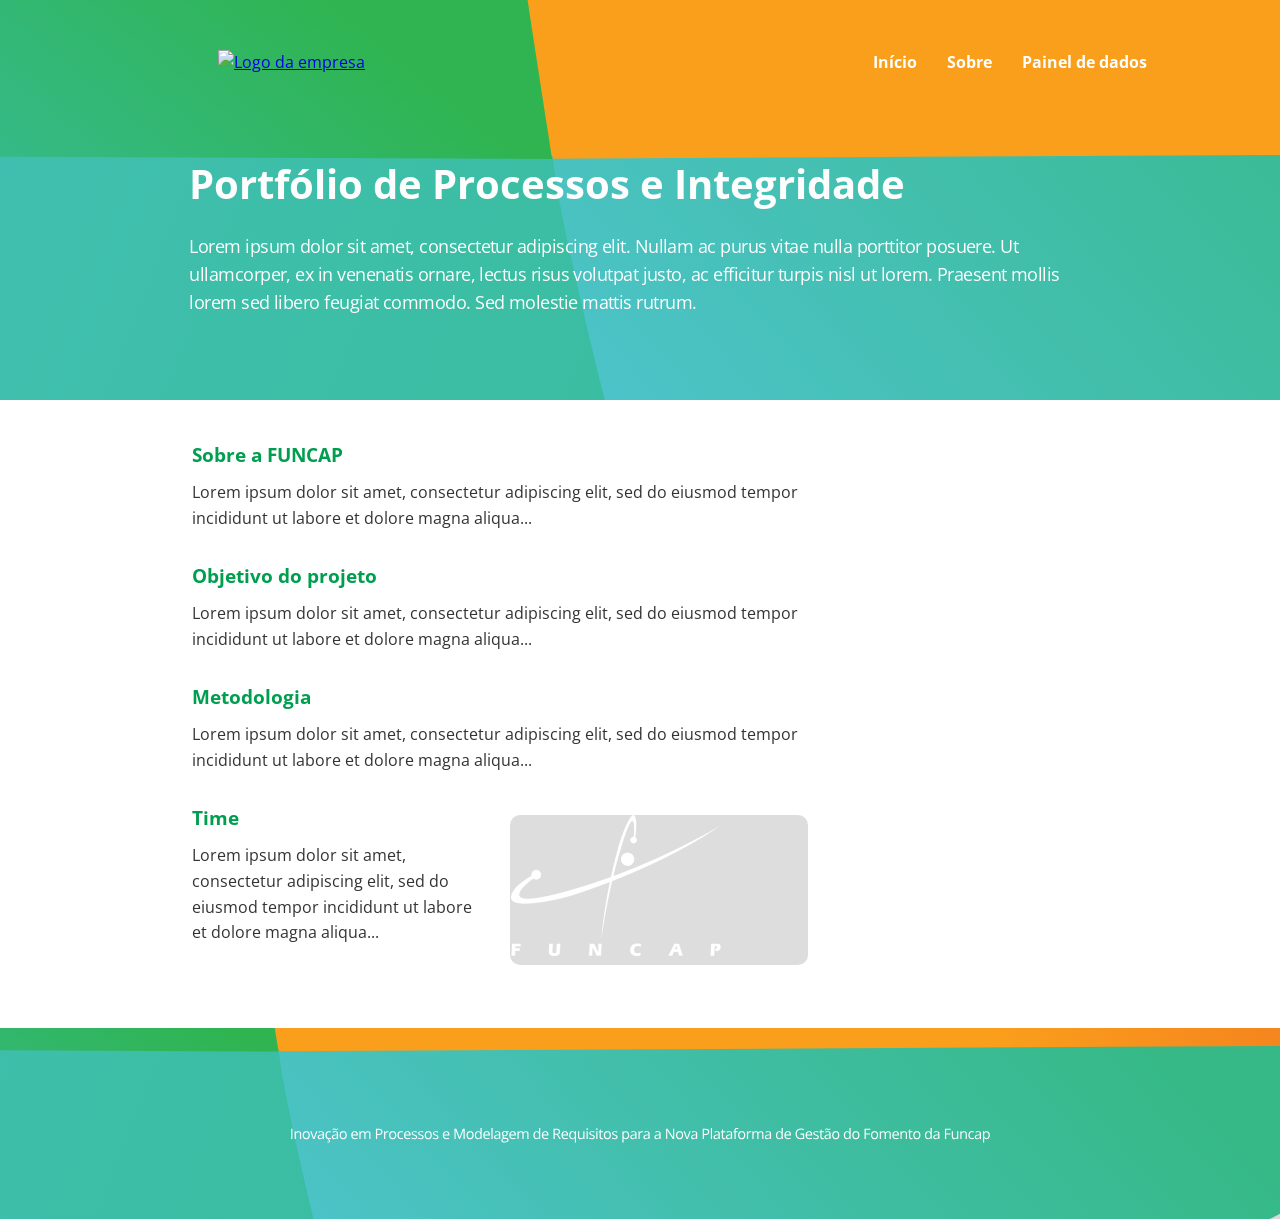
==== commit 9257af4f: "atualizando sobre" ====
--- a/sobre.html
+++ b/sobre.html
@@ -3,7 +3,7 @@
 <head>
   <meta charset="UTF-8" />
   <meta name="viewport" content="width=device-width, initial-scale=1.0" />
-  <title>Sobre | Portfólio de Processos e Integridade</title>
+  <title>Sobr Portifólio de Processos e Integridade</title>
   <link rel="stylesheet" href="./Css/sobre.css" />
   <link href="https://fonts.googleapis.com/css2?family=Open+Sans:wght@400;700&display=swap" rel="stylesheet"> </head>
 <body>
@@ -98,7 +98,7 @@
         <h3>Time</h3>
         <p>Lorem ipsum dolor sit amet, consectetur adipiscing elit, sed do eiusmod tempor incididunt ut labore et dolore magna aliqua...</p>
       </div>
-      <div class="image"></div>
+      <div class="image"> <img src="./Img/Logo.png" alt=""></div>
     </section>
   </div>
   <footer>    
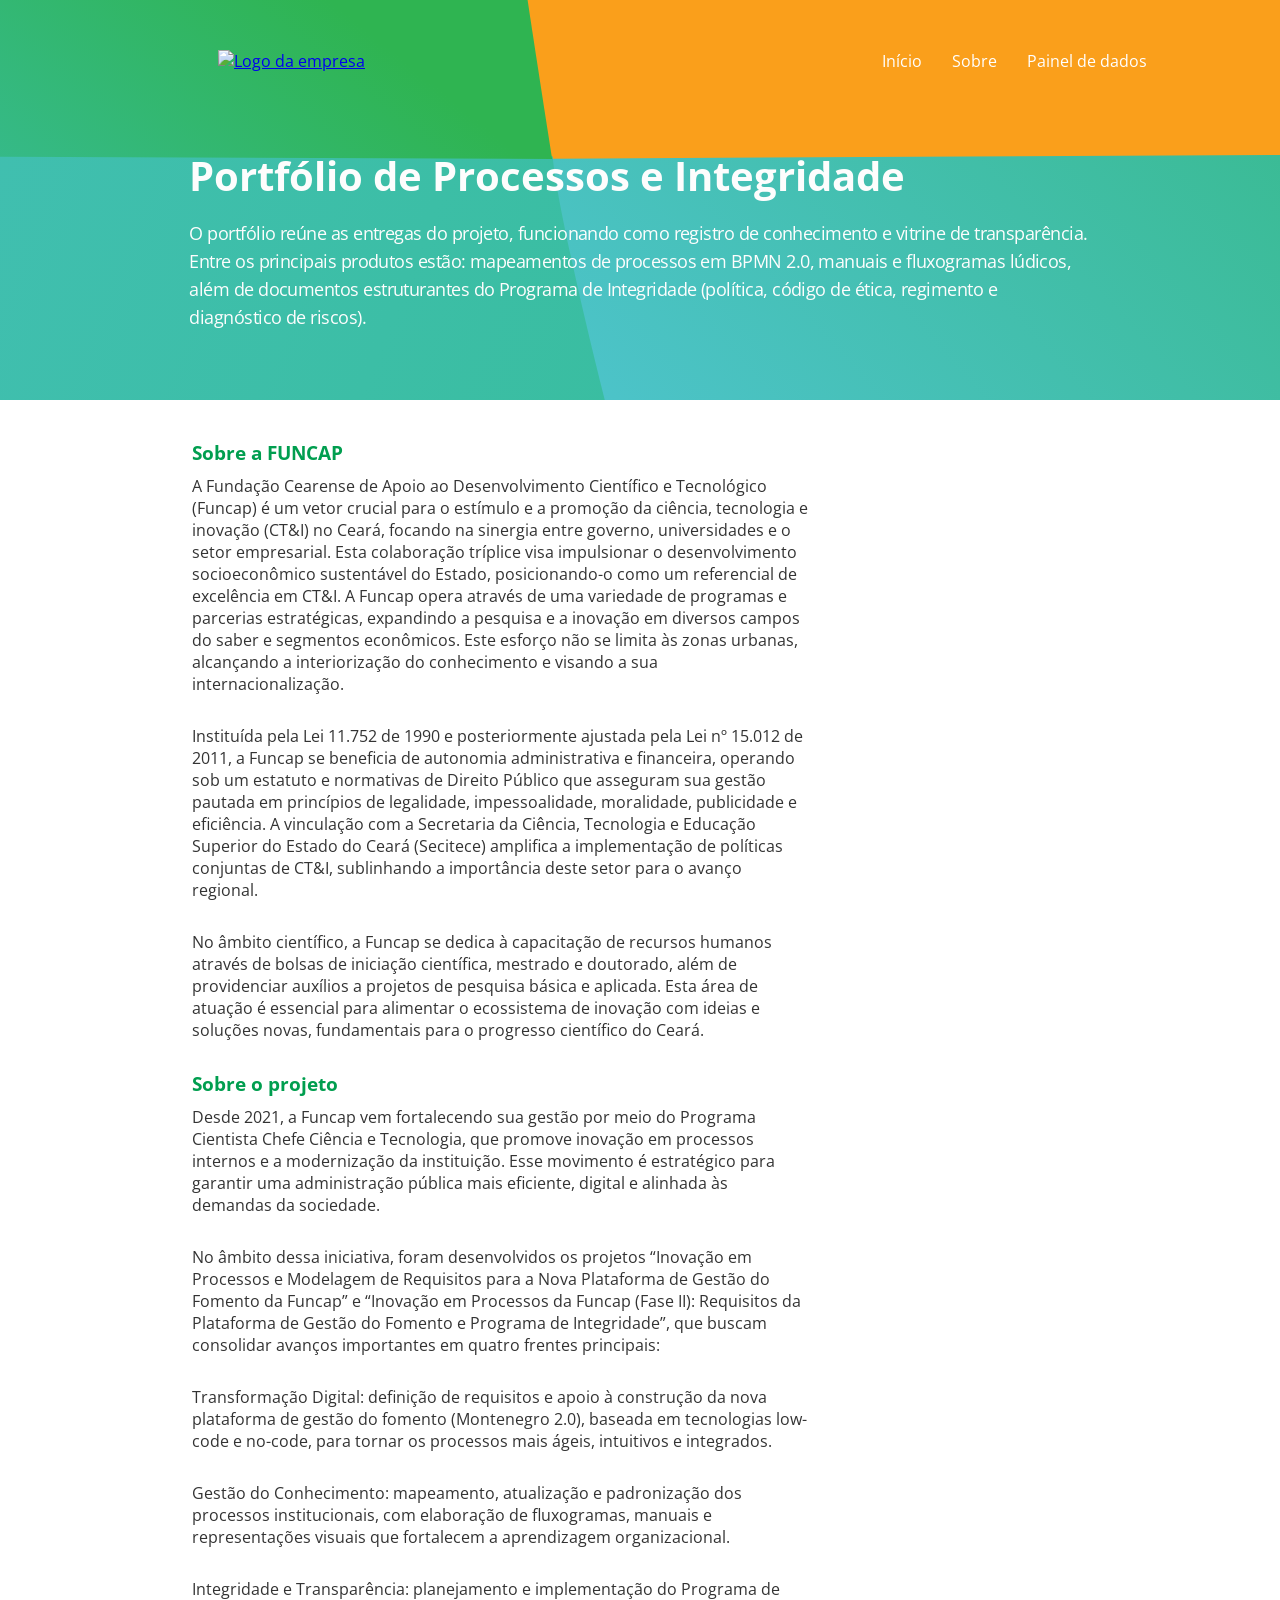
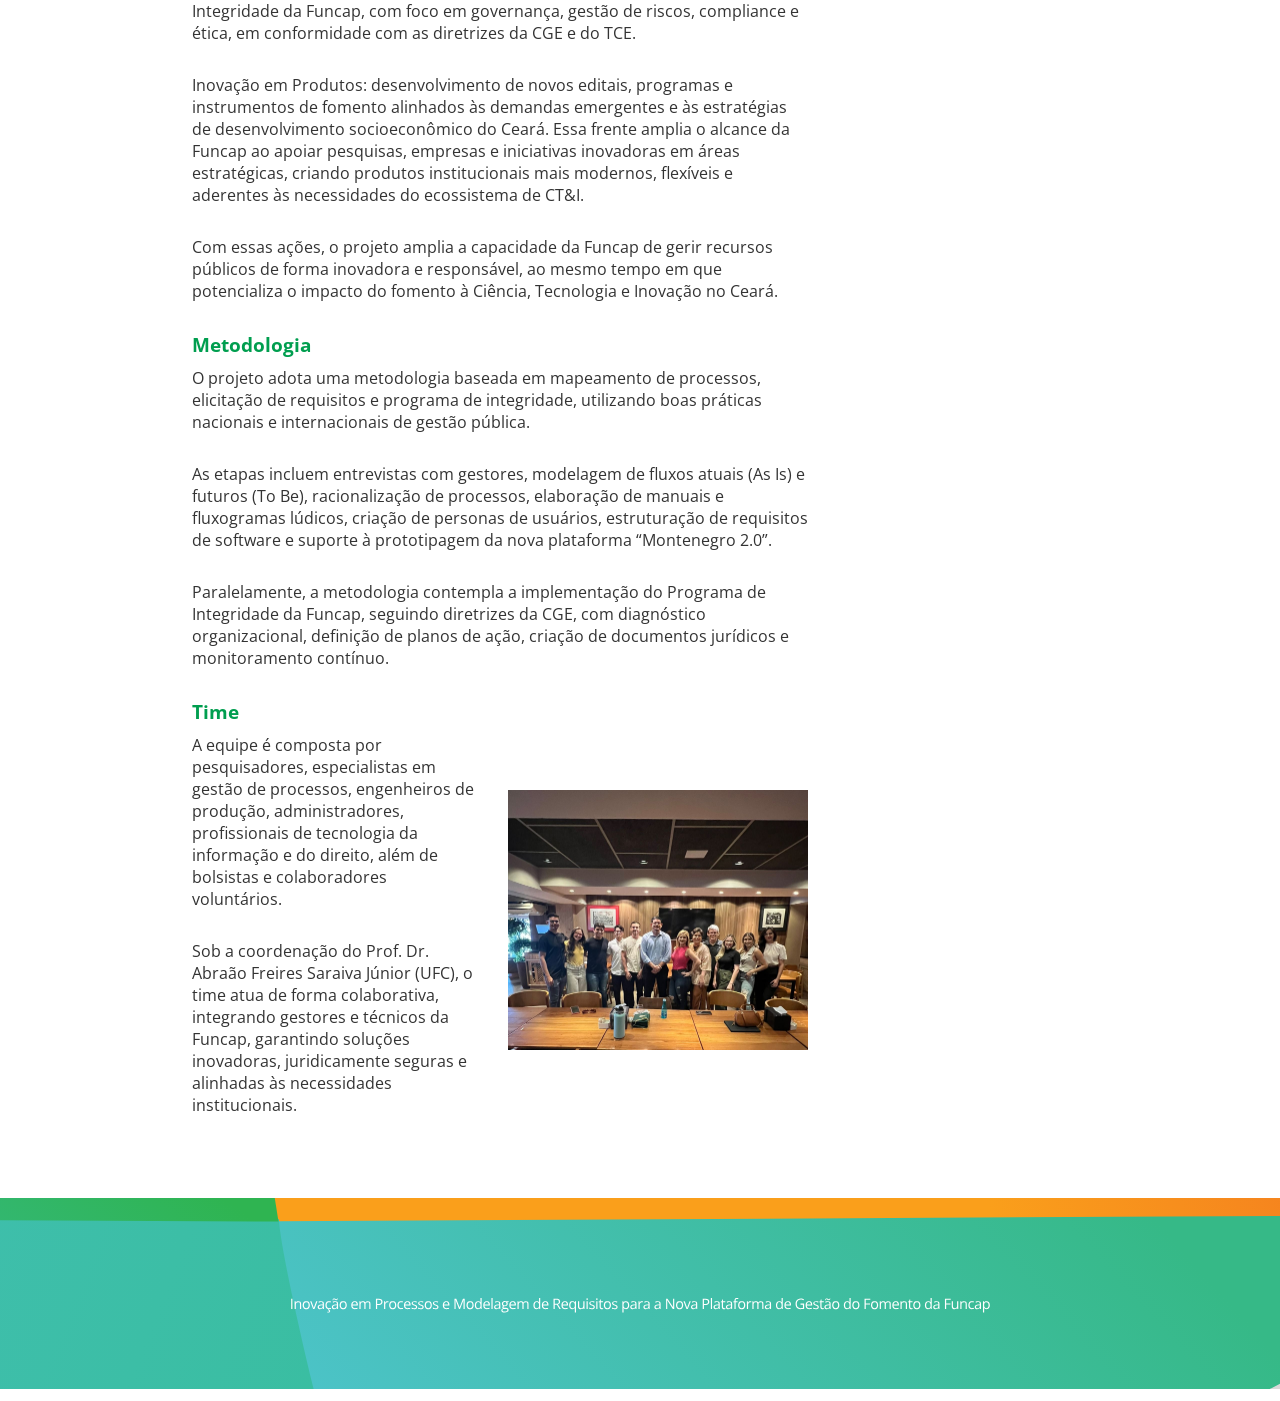
==== commit 3bded970: "Atulizações do projeto" ====
--- a/sobre.html
+++ b/sobre.html
@@ -3,7 +3,7 @@
 <head>
   <meta charset="UTF-8" />
   <meta name="viewport" content="width=device-width, initial-scale=1.0" />
-  <title>Sobr Portifólio de Processos e Integridade</title>
+  <title>Sobre Portifólio de Processos e Integridade</title>
   <link rel="stylesheet" href="./Css/sobre.css" />
   <link href="https://fonts.googleapis.com/css2?family=Open+Sans:wght@400;700&display=swap" rel="stylesheet"> </head>
 <body>
@@ -68,10 +68,7 @@
 
                 <div class="context">
                     <h1>Portfólio de Processos e Integridade</h1>
-                    <p>Lorem ipsum dolor sit amet, consectetur adipiscing elit. Nullam ac purus vitae nulla porttitor
-                        posuere. Ut ullamcorper, ex in venenatis ornare, lectus risus volutpat justo, ac efficitur
-                        turpis nisl ut lorem. Praesent mollis lorem sed libero feugiat commodo. Sed molestie mattis
-                        rutrum. </p>
+                    <p>O portfólio reúne as entregas do projeto, funcionando como registro de conhecimento e vitrine de transparência. Entre os principais produtos estão: mapeamentos de processos em BPMN 2.0, manuais e fluxogramas lúdicos, além de documentos estruturantes do Programa de Integridade (política, código de ética, regimento e diagnóstico de riscos). </p>
                 </div>
             </div>
         </nav>
@@ -80,25 +77,49 @@
   <div class="container">
     <section>
       <h3>Sobre a FUNCAP</h3>
-      <p>Lorem ipsum dolor sit amet, consectetur adipiscing elit, sed do eiusmod tempor incididunt ut labore et dolore magna aliqua...</p>
+      <p>A Fundação Cearense de Apoio ao Desenvolvimento Científico e Tecnológico (Funcap) é um vetor crucial para o estímulo e a promoção da ciência, tecnologia e inovação (CT&I) no Ceará, focando na sinergia entre governo, universidades e o setor empresarial. Esta colaboração tríplice visa impulsionar o desenvolvimento socioeconômico sustentável do Estado, posicionando-o como um referencial de excelência em CT&I. A Funcap opera através de uma variedade de programas e parcerias estratégicas, expandindo a pesquisa e a inovação em diversos campos do saber e segmentos econômicos. Este esforço não se limita às zonas urbanas, alcançando a interiorização do conhecimento e visando a sua internacionalização.</p>
+      <p>Instituída pela Lei 11.752 de 1990 e posteriormente ajustada pela Lei nº 15.012 de 2011, a Funcap se beneficia de autonomia administrativa e financeira, operando sob um estatuto e normativas de Direito Público que asseguram sua gestão pautada em princípios de legalidade, impessoalidade, moralidade, publicidade e eficiência. A vinculação com a Secretaria da Ciência, Tecnologia e Educação Superior do Estado do Ceará (Secitece) amplifica a implementação de políticas conjuntas de CT&I, sublinhando a importância deste setor para o avanço regional.
+</p>
+<p>No âmbito científico, a Funcap se dedica à capacitação de recursos humanos através de bolsas de iniciação científica, mestrado e doutorado, além de providenciar auxílios a projetos de pesquisa básica e aplicada. Esta área de atuação é essencial para alimentar o ecossistema de inovação com ideias e soluções novas, fundamentais para o progresso científico do Ceará.
+</p>
     </section>
 
     <section>
-      <h3>Objetivo do projeto</h3>
-      <p>Lorem ipsum dolor sit amet, consectetur adipiscing elit, sed do eiusmod tempor incididunt ut labore et dolore magna aliqua...</p>
+      <h3>Sobre o projeto</h3>
+      <p>Desde 2021, a Funcap vem fortalecendo sua gestão por meio do Programa Cientista Chefe Ciência e Tecnologia, que promove inovação em processos internos e a modernização da instituição. Esse movimento é estratégico para garantir uma administração pública mais eficiente, digital e alinhada às demandas da sociedade.
+</p>
+      <p>No âmbito dessa iniciativa, foram desenvolvidos os projetos “Inovação em Processos e Modelagem de Requisitos para a Nova Plataforma de Gestão do Fomento da Funcap” e “Inovação em Processos da Funcap (Fase II): Requisitos da Plataforma de Gestão do Fomento e Programa de Integridade”, que buscam consolidar avanços importantes em quatro frentes principais:
+</p>
+      <p>Transformação Digital: definição de requisitos e apoio à construção da nova plataforma de gestão do fomento (Montenegro 2.0), baseada em tecnologias low-code e no-code, para tornar os processos mais ágeis, intuitivos e integrados.
+</p>
+      <p>Gestão do Conhecimento: mapeamento, atualização e padronização dos processos institucionais, com elaboração de fluxogramas, manuais e representações visuais que fortalecem a aprendizagem organizacional.
+</p>
+      <p>Integridade e Transparência: planejamento e implementação do Programa de Integridade da Funcap, com foco em governança, gestão de riscos, compliance e ética, em conformidade com as diretrizes da CGE e do TCE.
+</p>
+      <p>Inovação em Produtos: desenvolvimento de novos editais, programas e instrumentos de fomento alinhados às demandas emergentes e às estratégias de desenvolvimento socioeconômico do Ceará. Essa frente amplia o alcance da Funcap ao apoiar pesquisas, empresas e iniciativas inovadoras em áreas estratégicas, criando produtos institucionais mais modernos, flexíveis e aderentes às necessidades do ecossistema de CT&I.
+</p>
+<p>Com essas ações, o projeto amplia a capacidade da Funcap de gerir recursos públicos de forma inovadora e responsável, ao mesmo tempo em que potencializa o impacto do fomento à Ciência, Tecnologia e Inovação no Ceará.
+</p>
+
     </section>
 
     <section>
       <h3>Metodologia</h3>
-      <p>Lorem ipsum dolor sit amet, consectetur adipiscing elit, sed do eiusmod tempor incididunt ut labore et dolore magna aliqua...</p>
+      <p>O projeto adota uma metodologia baseada em mapeamento de processos, elicitação de requisitos e programa de integridade, utilizando boas práticas nacionais e internacionais de gestão pública.
+</p>
+      <p>As etapas incluem entrevistas com gestores, modelagem de fluxos atuais (As Is) e futuros (To Be), racionalização de processos, elaboração de manuais e fluxogramas lúdicos, criação de personas de usuários, estruturação de requisitos de software e suporte à prototipagem da nova plataforma “Montenegro 2.0”.
+</p>
+      <p>Paralelamente, a metodologia contempla a implementação do Programa de Integridade da Funcap, seguindo diretrizes da CGE, com diagnóstico organizacional, definição de planos de ação, criação de documentos jurídicos e monitoramento contínuo.
+</p>
     </section>
 
     <section class="team-section">
       <div class="text">
         <h3>Time</h3>
-        <p>Lorem ipsum dolor sit amet, consectetur adipiscing elit, sed do eiusmod tempor incididunt ut labore et dolore magna aliqua...</p>
+        <p>A equipe é composta por pesquisadores, especialistas em gestão de processos, engenheiros de produção, administradores, profissionais de tecnologia da informação e do direito, além de bolsistas e colaboradores voluntários.</p>
+        <p>Sob a coordenação do Prof. Dr. Abraão Freires Saraiva Júnior (UFC), o time atua de forma colaborativa, integrando gestores e técnicos da Funcap, garantindo soluções inovadoras, juridicamente seguras e alinhadas às necessidades institucionais.</p>
       </div>
-      <div class="image"> <img src="./Img/Logo.png" alt=""></div>
+      <div class="image"> <img src="./Img/team.jpg" width="300px"></div>
     </section>
   </div>
   <footer>    
--- a/Css/sobre.css
+++ b/Css/sobre.css
@@ -21,10 +21,8 @@
 }
 
 body {
-  font-family: "Open Sans", sans-serif; /* Consistente com a importação */
-  line-height: 1.6;
+  font-family: "Open Sans", sans-serif;
   color: #333;
-  text-align: left; /* Garante que todos os textos se alinhem à esquerda por padrão*/
 }
 
 .nav {
@@ -66,7 +64,6 @@
 .logo {
     display: flex; /* Transforma em flex container para alinhar img e texto */
     flex-direction: column; /* Organiza img e texto em coluna */
-    align-items: flex-start; /* Alinha o conteúdo da logo (img e texto) à esquerda*/
     gap: 5px; /* Espaçamento entre a imagem e o texto */
 }
 
@@ -93,7 +90,7 @@
 .navbar .links ul li a {
     color: var(--color-text);
     text-decoration: none;
-    font-weight: bold;
+
     padding: 5px 5px;
     transition: background-color 0.3s ease, color 0.3s ease;
     border-radius: 5px;
@@ -160,19 +157,14 @@
 
 .team-section {
   display: flex;
-  flex-wrap: wrap;
-  gap: 20px;
+  gap: 30px;
   align-items: center;
-}
-
-.team-section .text {
-  flex: 1;
+  flex-direction: row;
 }
 
 .team-section .image {
-  flex: 1;
   min-height: 150px;
-  background: #ddd;
+  background: #ffffff;
   border-radius: 10px;
 }
 
@@ -329,6 +321,5 @@
   }
 
   .team-section {
-    flex-direction: column;
   }
 }
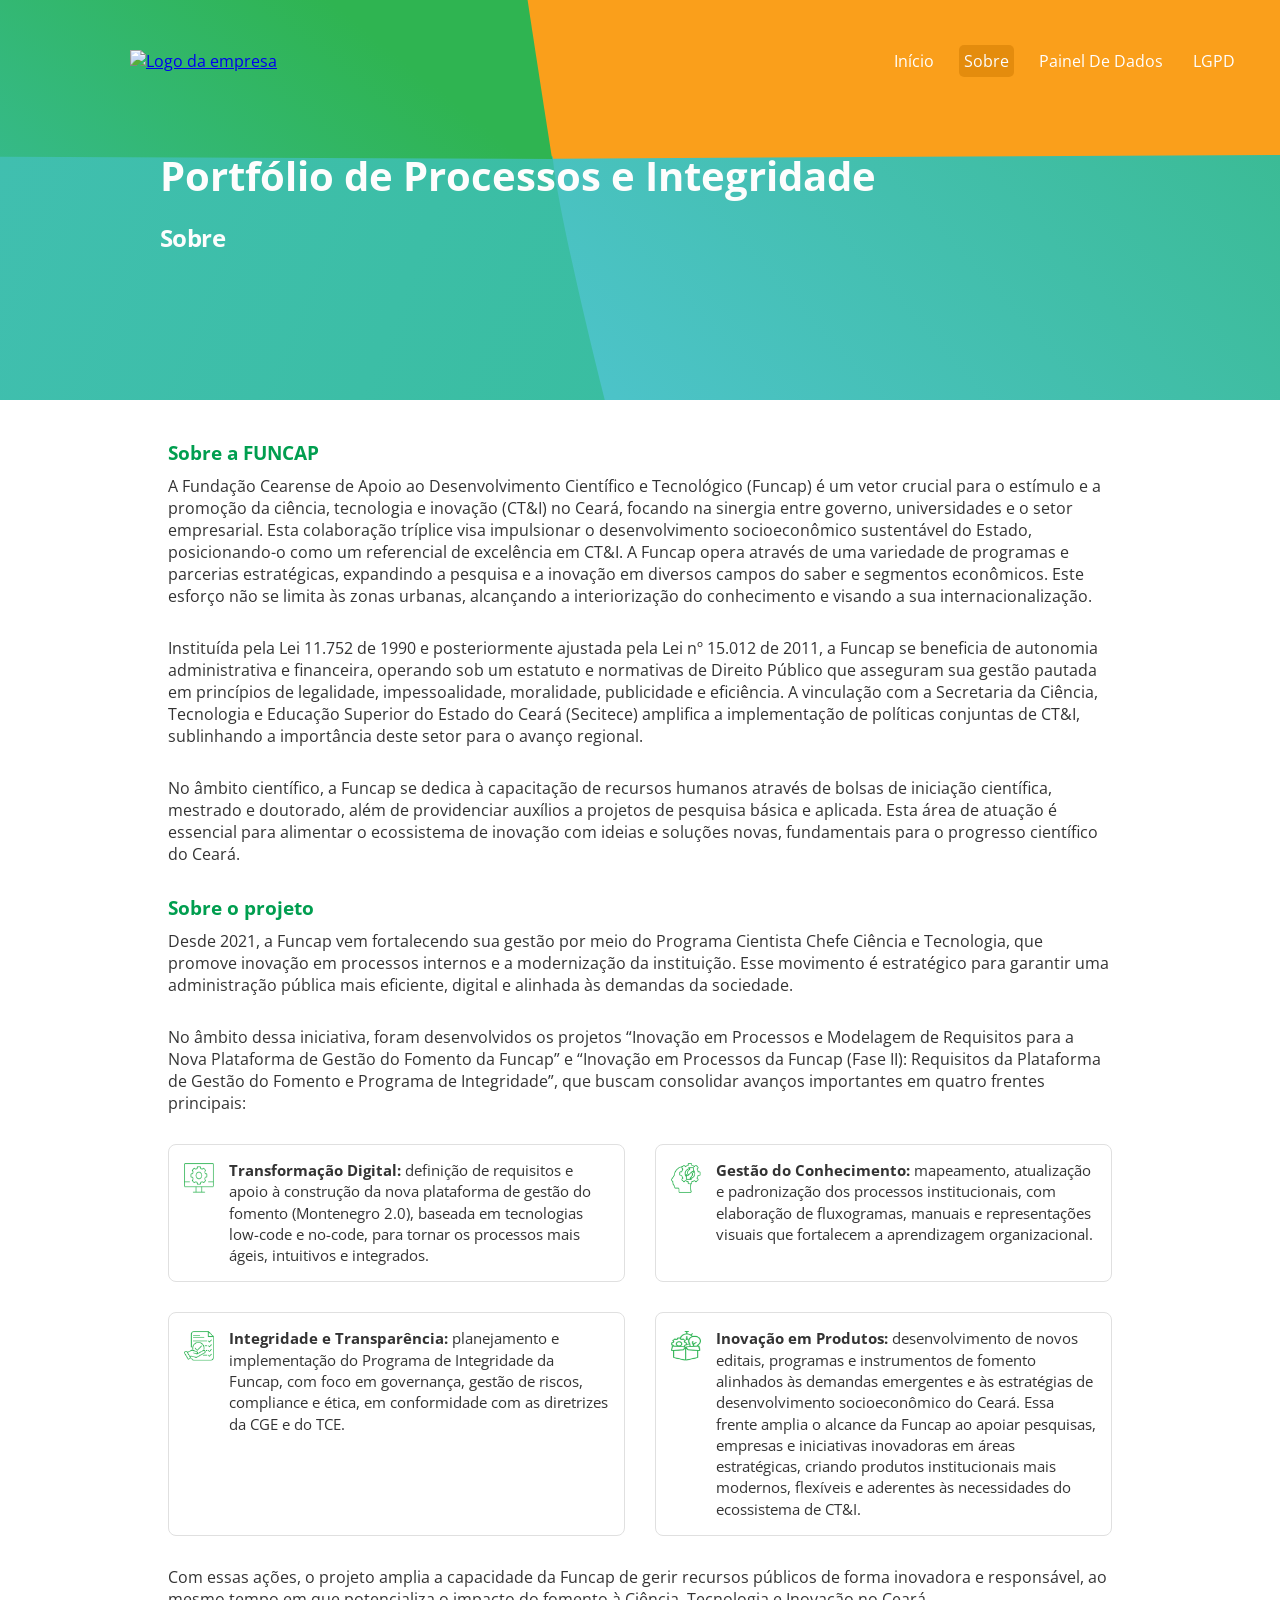
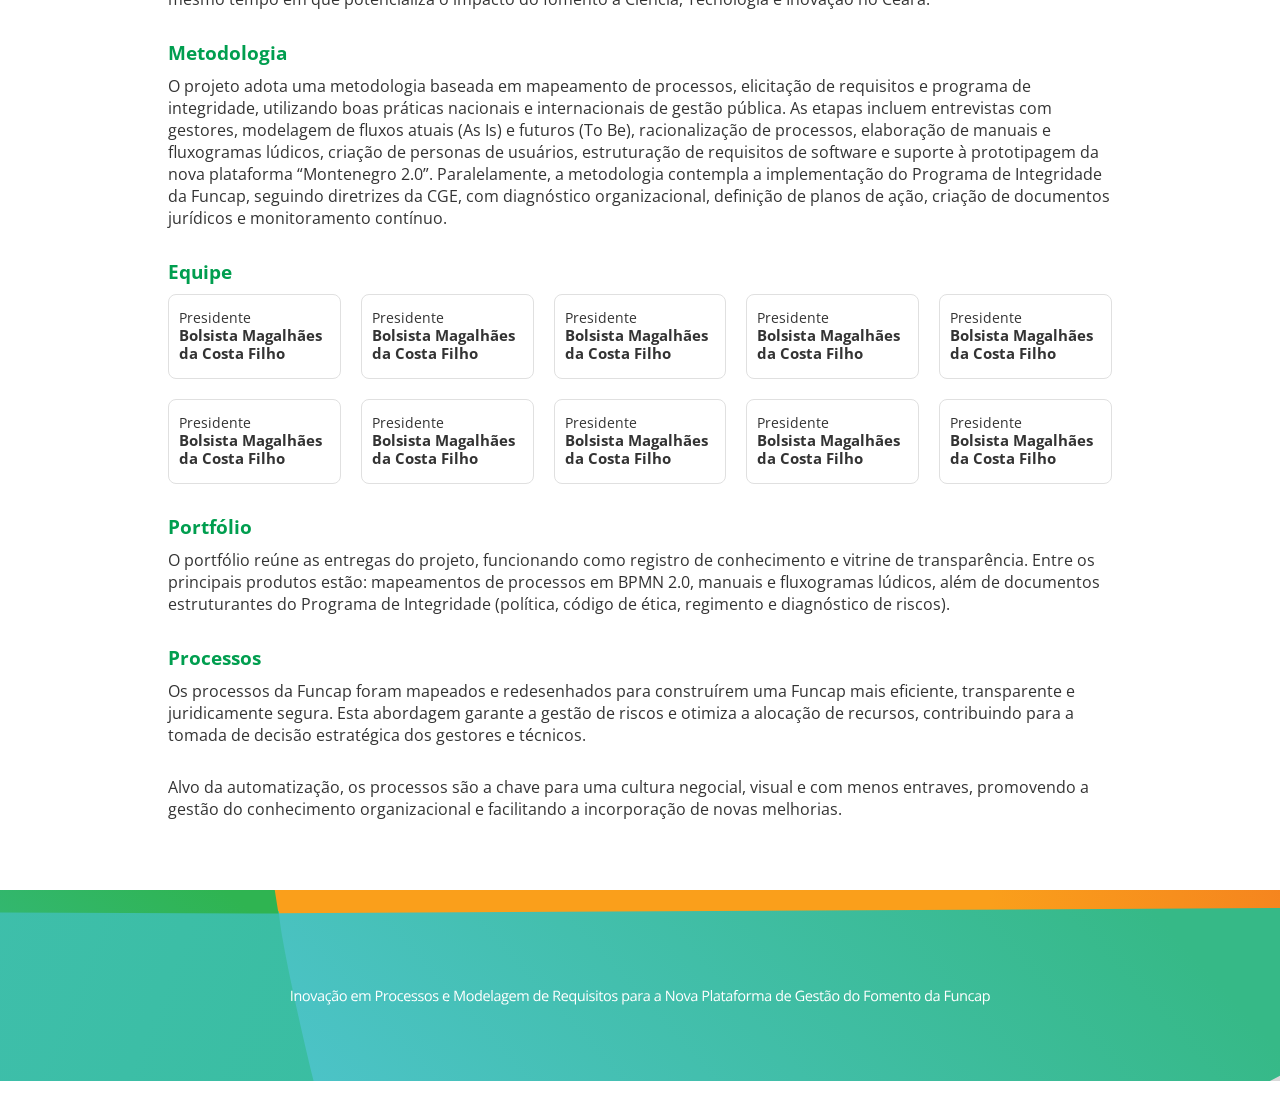
==== commit e923a1d9: "atualização no sobre" ====
--- a/sobre.html
+++ b/sobre.html
@@ -3,7 +3,7 @@
 <head>
   <meta charset="UTF-8" />
   <meta name="viewport" content="width=device-width, initial-scale=1.0" />
-  <title>Sobre Portifólio de Processos e Integridade</title>
+  <title>Portfólio de Processos e Integridade</title>
   <link rel="stylesheet" href="./Css/sobre.css" />
   <link href="https://fonts.googleapis.com/css2?family=Open+Sans:wght@400;700&display=swap" rel="stylesheet"> </head>
 <body>
@@ -12,7 +12,7 @@
     <header>
         <nav class="nav">
             <div class="background-wrapper">
-                <svg width="1440" height="1067" viewBox="0 0 1440 1067" fill="none" xmlns="http://www.w3.org/2000/svg">
+                <svg width="auto" height="auto" viewBox="0 0 auto auto" fill="none" xmlns="http://www.w3.org/2000/svg">
                     <path
                         d="M551.948 155.117C545.085 155.581 645.15 638.884 730.849 831.902L2054.98 147.065C1533.57 152.799 652.067 148.348 551.948 155.117Z"
                         fill="url(#paint0_linear_547_1050)" />
@@ -62,21 +62,23 @@
                             <li><a href="./index.html">Início</a></li>
                             <li><a href="#sobre">Sobre</a></li>
                             <li><a href="#dados">Painel de dados</a></li>
+                            <li><a href="#outros">LGPD</a></li>
                         </ul>
                     </div>
                 </div>
 
                 <div class="context">
                     <h1>Portfólio de Processos e Integridade</h1>
-                    <p>O portfólio reúne as entregas do projeto, funcionando como registro de conhecimento e vitrine de transparência. Entre os principais produtos estão: mapeamentos de processos em BPMN 2.0, manuais e fluxogramas lúdicos, além de documentos estruturantes do Programa de Integridade (política, código de ética, regimento e diagnóstico de riscos). </p>
+                    <p>Sobre</p>
                 </div>
             </div>
         </nav>
     </header>
 
   <div class="container">
-    <section>
-      <h3>Sobre a FUNCAP</h3>
+    
+    <section>
+      <h3 id="sobre">Sobre a FUNCAP</h3>
       <p>A Fundação Cearense de Apoio ao Desenvolvimento Científico e Tecnológico (Funcap) é um vetor crucial para o estímulo e a promoção da ciência, tecnologia e inovação (CT&I) no Ceará, focando na sinergia entre governo, universidades e o setor empresarial. Esta colaboração tríplice visa impulsionar o desenvolvimento socioeconômico sustentável do Estado, posicionando-o como um referencial de excelência em CT&I. A Funcap opera através de uma variedade de programas e parcerias estratégicas, expandindo a pesquisa e a inovação em diversos campos do saber e segmentos econômicos. Este esforço não se limita às zonas urbanas, alcançando a interiorização do conhecimento e visando a sua internacionalização.</p>
       <p>Instituída pela Lei 11.752 de 1990 e posteriormente ajustada pela Lei nº 15.012 de 2011, a Funcap se beneficia de autonomia administrativa e financeira, operando sob um estatuto e normativas de Direito Público que asseguram sua gestão pautada em princípios de legalidade, impessoalidade, moralidade, publicidade e eficiência. A vinculação com a Secretaria da Ciência, Tecnologia e Educação Superior do Estado do Ceará (Secitece) amplifica a implementação de políticas conjuntas de CT&I, sublinhando a importância deste setor para o avanço regional.
 </p>
@@ -90,40 +92,96 @@
 </p>
       <p>No âmbito dessa iniciativa, foram desenvolvidos os projetos “Inovação em Processos e Modelagem de Requisitos para a Nova Plataforma de Gestão do Fomento da Funcap” e “Inovação em Processos da Funcap (Fase II): Requisitos da Plataforma de Gestão do Fomento e Programa de Integridade”, que buscam consolidar avanços importantes em quatro frentes principais:
 </p>
-      <p>Transformação Digital: definição de requisitos e apoio à construção da nova plataforma de gestão do fomento (Montenegro 2.0), baseada em tecnologias low-code e no-code, para tornar os processos mais ágeis, intuitivos e integrados.
-</p>
-      <p>Gestão do Conhecimento: mapeamento, atualização e padronização dos processos institucionais, com elaboração de fluxogramas, manuais e representações visuais que fortalecem a aprendizagem organizacional.
-</p>
-      <p>Integridade e Transparência: planejamento e implementação do Programa de Integridade da Funcap, com foco em governança, gestão de riscos, compliance e ética, em conformidade com as diretrizes da CGE e do TCE.
-</p>
-      <p>Inovação em Produtos: desenvolvimento de novos editais, programas e instrumentos de fomento alinhados às demandas emergentes e às estratégias de desenvolvimento socioeconômico do Ceará. Essa frente amplia o alcance da Funcap ao apoiar pesquisas, empresas e iniciativas inovadoras em áreas estratégicas, criando produtos institucionais mais modernos, flexíveis e aderentes às necessidades do ecossistema de CT&I.
-</p>
-<p>Com essas ações, o projeto amplia a capacidade da Funcap de gerir recursos públicos de forma inovadora e responsável, ao mesmo tempo em que potencializa o impacto do fomento à Ciência, Tecnologia e Inovação no Ceará.
-</p>
+    
+      <div class="project-pillars">
+          <div class="pillar">
+            <img src="./Img/Transformação.png" alt="Ícone Transformação Digital">
+            <p><strong>Transformação Digital:</strong> definição de requisitos e apoio à construção da nova plataforma de gestão do fomento (Montenegro 2.0), baseada em tecnologias low-code e no-code, para tornar os processos mais ágeis, intuitivos e integrados.</p>
+          </div>
+          <div class="pillar">
+            <img src="./Img/Gestão.png" alt="Ícone Gestão do Conhecimento">
+            <p><strong>Gestão do Conhecimento:</strong> mapeamento, atualização e padronização dos processos institucionais, com elaboração de fluxogramas, manuais e representações visuais que fortalecem a aprendizagem organizacional.</p>
+          </div>
+          <div class="pillar">
+            <img src="./Img/Integridade.png" alt="Ícone Integridade e Transparência">
+            <p><strong>Integridade e Transparência:</strong> planejamento e implementação do Programa de Integridade da Funcap, com foco em governança, gestão de riscos, compliance e ética, em conformidade com as diretrizes da CGE e do TCE.</p>
+          </div>
+          <div class="pillar">
+            <img src="./Img/Inovação.png" alt="Ícone Inovação em Produtos">
+            <p><strong>Inovação em Produtos:</strong> desenvolvimento de novos editais, programas e instrumentos de fomento alinhados às demandas emergentes e às estratégias de desenvolvimento socioeconômico do Ceará. Essa frente amplia o alcance da Funcap ao apoiar pesquisas, empresas e iniciativas inovadoras em áreas estratégicas, criando produtos institucionais mais modernos, flexíveis e aderentes às necessidades do ecossistema de CT&I.</p>
+          </div>
+      </div>
+      
+      <p class="final-project-text">Com essas ações, o projeto amplia a capacidade da Funcap de gerir recursos públicos de forma inovadora e responsável, ao mesmo tempo em que potencializa o impacto do fomento à Ciência, Tecnologia e Inovação no Ceará.</p>
 
     </section>
 
     <section>
       <h3>Metodologia</h3>
-      <p>O projeto adota uma metodologia baseada em mapeamento de processos, elicitação de requisitos e programa de integridade, utilizando boas práticas nacionais e internacionais de gestão pública.
-</p>
-      <p>As etapas incluem entrevistas com gestores, modelagem de fluxos atuais (As Is) e futuros (To Be), racionalização de processos, elaboração de manuais e fluxogramas lúdicos, criação de personas de usuários, estruturação de requisitos de software e suporte à prototipagem da nova plataforma “Montenegro 2.0”.
-</p>
-      <p>Paralelamente, a metodologia contempla a implementação do Programa de Integridade da Funcap, seguindo diretrizes da CGE, com diagnóstico organizacional, definição de planos de ação, criação de documentos jurídicos e monitoramento contínuo.
-</p>
-    </section>
-
-    <section class="team-section">
-      <div class="text">
-        <h3>Time</h3>
-        <p>A equipe é composta por pesquisadores, especialistas em gestão de processos, engenheiros de produção, administradores, profissionais de tecnologia da informação e do direito, além de bolsistas e colaboradores voluntários.</p>
-        <p>Sob a coordenação do Prof. Dr. Abraão Freires Saraiva Júnior (UFC), o time atua de forma colaborativa, integrando gestores e técnicos da Funcap, garantindo soluções inovadoras, juridicamente seguras e alinhadas às necessidades institucionais.</p>
-      </div>
-      <div class="image"> <img src="./Img/team.jpg" width="300px"></div>
-    </section>
+      <p>O projeto adota uma metodologia baseada em mapeamento de processos, elicitação de requisitos e programa de integridade, utilizando boas práticas nacionais e internacionais de gestão pública. As etapas incluem entrevistas com gestores, modelagem de fluxos atuais (As Is) e futuros (To Be), racionalização de processos, elaboração de manuais e fluxogramas lúdicos, criação de personas de usuários, estruturação de requisitos de software e suporte à prototipagem da nova plataforma “Montenegro 2.0”. Paralelamente, a metodologia contempla a implementação do Programa de Integridade da Funcap, seguindo diretrizes da CGE, com diagnóstico organizacional, definição de planos de ação, criação de documentos jurídicos e monitoramento contínuo.
+    </section>
+
+    <section>
+      <h3>Equipe</h3>
+      <div class="team-grid">
+        <div class="team-member">
+            <p>Presidente</p>
+            <p class="member-name">Bolsista Magalhães da Costa Filho</p>
+        </div>
+        <div class="team-member">
+            <p>Presidente</p>
+            <p class="member-name">Bolsista Magalhães da Costa Filho</p>
+        </div>
+        <div class="team-member">
+            <p>Presidente</p>
+            <p class="member-name">Bolsista Magalhães da Costa Filho</p>
+        </div>
+        <div class="team-member">
+            <p>Presidente</p>
+            <p class="member-name">Bolsista Magalhães da Costa Filho</p>
+        </div>
+        <div class="team-member">
+            <p>Presidente</p>
+            <p class="member-name">Bolsista Magalhães da Costa Filho</p>
+        </div>
+        <div class="team-member">
+            <p>Presidente</p>
+            <p class="member-name">Bolsista Magalhães da Costa Filho</p>
+        </div>
+        <div class="team-member">
+            <p>Presidente</p>
+            <p class="member-name">Bolsista Magalhães da Costa Filho</p>
+        </div>
+        <div class="team-member">
+            <p>Presidente</p>
+            <p class="member-name">Bolsista Magalhães da Costa Filho</p>
+        </div>
+        <div class="team-member">
+            <p>Presidente</p>
+            <p class="member-name">Bolsista Magalhães da Costa Filho</p>
+        </div>
+        <div class="team-member">
+            <p>Presidente</p>
+            <p class="member-name">Bolsista Magalhães da Costa Filho</p>
+        </div>
+    </div>
+        
+    </section>
+    
+    <section>
+      <h3>Portfólio</h3>
+      <p>O portfólio reúne as entregas do projeto, funcionando como registro de conhecimento e vitrine de transparência. Entre os principais produtos estão: mapeamentos de processos em BPMN 2.0, manuais e fluxogramas lúdicos, além de documentos estruturantes do Programa de Integridade (política, código de ética, regimento e diagnóstico de riscos). </p>
+    </section>
+
+    <section>
+      <h3>Processos</h3>
+      <p>Os processos da Funcap foram mapeados e redesenhados para construírem uma Funcap mais eficiente, transparente e juridicamente segura. Esta abordagem garante a gestão de riscos e otimiza a alocação de recursos, contribuindo para a tomada de decisão estratégica dos gestores e técnicos.</p>
+      <p>Alvo da automatização, os processos são a chave para uma cultura negocial, visual e com menos entraves, promovendo a gestão do conhecimento organizacional e facilitando a incorporação de novas melhorias.</p>
+    </section>
+
   </div>
   <footer>    
-        <svg width="1440" height="215" viewBox="0 0 1440 215" fill="none" xmlns="http://www.w3.org/2000/svg">
+        <svg width="auto" height="auto" viewBox="0 0 1440 215" fill="none" xmlns="http://www.w3.org/2000/svg">
             <g clip-path="url(#clip0_552_712)">
             <rect width="1440" height="215" fill="#D9D9D9"/>
             <path d="M312.893 22.6144C306.031 23.0784 406.096 506.382 491.794 699.4L1815.93 14.563C1294.51 20.2968 413.013 15.8461 312.893 22.6144Z" fill="url(#paint0_linear_552_712)"/>
@@ -154,6 +212,4 @@
             </clipPath>
             </defs>
             </svg>        
-    </footer>
-</body>
-</html>+    </footer>
--- a/Css/sobre.css
+++ b/Css/sobre.css
@@ -7,7 +7,6 @@
 }
 
 /* === Variáveis de Tema === */
-/* Definição de cores principais - Adicionadas para maior consistência */
 :root {
     --color-white: #FDFDFD;
     --color-hover: #D07B00;
@@ -18,6 +17,8 @@
     --funcap-secondary-gray-white-800: #7F7F7F;
     --funcap-primary-green-700: #259447;
     --funcap-primary-green-900: #124D25;
+    --color-green-title: #009e4f; /* Nova cor para títulos */
+    --color-gray-border: #E0E0E0; /* Nova cor para bordas suaves */
 }
 
 body {
@@ -29,6 +30,9 @@
     position: relative;
     height: 400px;
     overflow: hidden;
+    /* Alinha o conteúdo (content) no centro da navegação */
+    display: flex;
+    justify-content: center; /* Centraliza o .content horizontalmente (opcional, mas bom para garantir) */
 }
 
 .background-wrapper {
@@ -37,16 +41,22 @@
     left: 0;
     width: 100%;
     height: 100%;
-    z-index: 1; /* Fica atrás do conteúdo principal */
+    z-index: 1; 
 }
 
 /* Container do conteúdo principal do cabeçalho */
 .content {
     position: relative;
-    z-index: 3; /* Acima do background SVG */
-    /* text-align: left; REMOVIDO: será herdado do body ou definido em elementos específicos */
-    color: var(--color-white);
-    padding: 50px 10%; /* Padding lateral consistente para alinhamento */
+    z-index: 3; 
+    color: var(--color-white);
+    
+    /* REMOVIDO: padding: 50px 10%; 
+       O padding será aplicado dentro do .context para controlar a largura máxima */
+    padding: 50px 0; /* Apenas padding vertical para liberar a largura */
+
+    /* Garante que o conteúdo não ultrapasse o max-width do container principal (opcional, mas consistente) */
+    max-width: 1200px; /* Igual ao .container principal, para alinhamento */
+    width: 100%;
 }
 
 /* === Barra de Navegação === */
@@ -54,31 +64,29 @@
     display: flex;
     justify-content: space-between;
     align-items: center;
-    /* padding: 0 10%;  Já está no .content, não precisa repetir aqui se o logo e links forem filhos diretos do .navbar */
     margin-bottom: 20px;
     padding-left: 90px;
     z-index: 3;
 }
 
-/* Ajustes para a logo e texto "FUNCAP" */
 .logo {
-    display: flex; /* Transforma em flex container para alinhar img e texto */
-    flex-direction: column; /* Organiza img e texto em coluna */
-    gap: 5px; /* Espaçamento entre a imagem e o texto */
+    display: flex;
+    flex-direction: column; 
+    gap: 5px; 
 }
 
 .logo img {
     width: 150px;
-    display: block; /* Garante que a imagem se comporte como um bloco */
-}
-
-.logo-text { /* Estilo para o texto "FUNCAP" */
-    color: var(--color-white);
-    font-size: 1em; /* Ajuste o tamanho da fonte se necessário */
+    display: block; 
+}
+
+.logo-text { 
+    color: var(--color-white);
+    font-size: 1em; 
     font-weight: bold;
     text-transform: uppercase;
     letter-spacing: 1px;
-    margin-top: 0; /* Remove margem superior padrão que poderia existir */
+    margin-top: 0; 
 }
 
 .navbar .links ul {
@@ -90,82 +98,156 @@
 .navbar .links ul li a {
     color: var(--color-text);
     text-decoration: none;
-
     padding: 5px 5px;
     transition: background-color 0.3s ease, color 0.3s ease;
     border-radius: 5px;
-}
-
+    
+    /* MODIFICADO: Remove o negrito */
+    font-weight: normal; 
+    
+    /* MODIFICADO: Altera para apenas a primeira letra de cada palavra em maiúsculo */
+    text-transform: capitalize; 
+}
 .navbar .links ul li a:hover {
     color: var(--color-white);
-    background-color: rgba(208, 123, 0, 0.5); /* Cor de hover com transparência */
-}
-
-/* Oculta o botão de menu em telas grandes */
+    background-color: rgba(208, 123, 0, 0.5); 
+}
+
+/* NOVO: Estilo para o link 'Sobre' para simular que está selecionado (ativo) */
+.navbar .links ul li a[href="#sobre"] {
+    color: var(--color-white);
+    background-color: rgba(208, 123, 0, 0.5); /* Usa a mesma cor de fundo do hover */
+    /* Garante que o hover continue funcionando em cima deste link */
+    pointer-events: none; 
+}
+
 .menu-toggle {
     display: none;
 }
 
-/* === Seção de introdução (H1 e Parágrafo) === */
+/* === Seção de introdução (H1 e Parágrafo 'Sobre') === */
 .context {
     display: flex;
     flex-direction: column;
-    /* align-items: flex-start; REMOVIDO: será herdado do body ou definido em elementos específicos */
     gap: 16px;
-    padding: 56px 6% 0; /* O padding horizontal é controlado pelo .content pai */
+    
+    /* Aplica o espaçamento horizontal aqui para alinhamento visual */
+    padding: 56px 10%; /* 10% de padding nas laterais, como o novo .container */
+    
     font-family: "Open Sans", sans-serif;
     width: 100%;
+    
+    /* Garante que o texto comece sempre à esquerda dentro do container centralizado */
+    align-items: flex-start; 
 }
 
 .context h1 {
-    margin: 0; /* Remove margens padrão para não interferir no alinhamento */
+    margin: 0; 
     font-size: 2.5em;
-    text-align: left; /* Alinhamento específico para o h1*/
+    text-align: left; 
     color: var(--color-white);
 }
 
 .context p {
-    margin: 0; /* Remove margens padrão */
-    font-size: 18px;
-    font-weight: 400;
+    margin: 0; 
+    font-size: 1.5em; 
+    font-weight: 700;
     line-height: 1.56;
     letter-spacing: -0.54px;
-    text-align: left; /* Alinhamento específico para o parágrafo*/
+    text-align: left; 
     color: var(--color-white);
 }
 
 /* === Container principal do conteúdo (Abaixo do cabeçalho) === */
 .container {
-  max-width: 1000px; /* Limita a largura máxima do conteúdo */
-  margin: 0 0; /* Centraliza o container na página */
-  padding: 40px 15%; /* Padding lateral consistente para todo o conteúdo */
+  max-width: 1200px; /* Mais largo */
+  margin: 0 auto; /* Centralizado */
+  padding: 40px 10%; /* Mais largura para o conteúdo */
 }
 
 /* Estilos para títulos e parágrafos dentro das seções */
 section h3 {
-  color: #009e4f; /* Cor específica */
+  color: var(--color-green-title); 
   margin-bottom: 10px;
-  text-align: left; /* Alinhamento esquerdo consistente*/
+  text-align: left; 
   font-family: "Open Sans", sans-serif;
 }
 
 section p {
   margin-bottom: 30px;
-  text-align: left; /* Alinhamento esquerdo consistente*/
+  text-align: left; 
   font-family: "Open Sans", sans-serif;
 }
 
+/* Estilo para o parágrafo final do projeto */
+p.final-project-text {
+    margin-top: 20px;
+}
+
+/* --- ESTILOS PARA OS PILARES (SOBRE O PROJETO) --- */
+.project-pillars {
+    display: grid;
+    grid-template-columns: repeat(2, 1fr);
+    gap: 30px;
+    margin-bottom: 30px;
+}
+
+.pillar {
+    display: flex;
+    align-items: flex-start;
+    gap: 15px;
+    padding: 15px;
+    border: 1px solid var(--color-gray-border);
+    border-radius: 8px;
+    height: 100%; /* Garante que todos os pilares tenham a mesma altura */
+}
+
+.pillar img {
+    width: 30px;
+    height: 30px;
+    flex-shrink: 0; /* Impede que a imagem encolha */
+    margin-top: 3px; /* Alinhamento visual com o texto */
+}
+
+.pillar p {
+    margin: 0; /* Remove margem inferior padrão */
+    font-size: 0.95em;
+    line-height: 1.4;
+}
+
+/* --- ESTILOS PARA A EQUIPE (GRID) --- */
+.team-grid {
+    display: grid;
+    grid-template-columns: repeat(5, 1fr);
+    gap: 20px;
+    margin-bottom: 30px;
+}
+
+.team-member {
+    padding: 15px 10px;
+    border: 1px solid var(--color-gray-border);
+    border-radius: 8px;
+    text-align: center;
+}
+
+.team-member p {
+    margin: 0;
+    line-height: 1.2;
+    font-size: 0.85em;
+}
+
+.team-member .member-name {
+    font-weight: bold;
+    color: #333;
+    font-size: 0.95em;
+}
+
+/* Remove a seção de imagem do time (team-section não é mais usado) */
 .team-section {
-  display: flex;
-  gap: 30px;
-  align-items: center;
-  flex-direction: row;
-}
-
+    display: block; /* Mantém apenas para garantir que não quebre se o HTML for misturado */
+}
 .team-section .image {
-  min-height: 150px;
-  background: #ffffff;
-  border-radius: 10px;
+    display: none;
 }
 
 /* FOOTER - NENHUMA ALTERAÇÃO SOLICITADA */
@@ -182,15 +264,15 @@
     position: absolute;
     top: 0;
     left: 0;
-    width: 100%;
-    height: 100%;
+    width: auto;
+    height: auto;
     display: block;
     margin: 0;
     padding: 0;
     z-index: 1;
 }
 
-.footer-content { /* Assuming this class is used for footer text */
+.footer-content { 
     position: absolute;
     top: 0;
     left: 0;
@@ -199,14 +281,14 @@
     z-index: 2;
     display: flex;
     align-items: center;
-    padding: 0 10%; /* Consistent padding */
+    padding: 0 10%; 
 }
 
 .footer-content p {
     color: white;
     margin: 0;
     font-size: 0.9em;
-    text-align: left; /* Alinhamento esquerdo para o parágrafo do footer*/
+    text-align: left; 
 }
 
 
@@ -223,33 +305,34 @@
     left: 0;
     width: 100%;
     height: 100%;
-    z-index: -1; /* Em mobile, pode ficar atrás de tudo ou ser ajustado se necessário */
+    z-index: -1; 
   }
 
   .navbar {
     flex-direction: row;
     justify-content: space-between;
     align-items: center;
-    padding: 20px 5%; /* Padding reduzido para mobile */
+    padding: 20px 5%; 
+    padding-left: 20px; /* Ajusta o padding para mobile */
     position: relative;
   }
 
   .logo {
-      flex-direction: column; /* Empilha logo e texto verticalmente */
-      align-items: flex-start; /* Alinha à esquerda no empilhamento*/
+      flex-direction: column; 
+      align-items: flex-start; 
       gap: 5px;
   }
 
   .logo img {
-    width: 120px; /* Logo menor em mobile */
+    width: 120px; 
   }
 
   .logo-text {
-      font-size: 0.9em; /* Texto da logo menor em mobile */
+      font-size: 0.9em; 
   }
 
   .menu-toggle {
-      display: block; /* Mostra o botão de menu em mobile */
+      display: block; 
       position: absolute;
       top: 20px;
       right: 5%;
@@ -262,10 +345,10 @@
   }
 
   .links {
-    display: none; /* Escondido por padrão em mobile, JS mostrará */
+    display: none; 
     flex-direction: column;
     position: absolute;
-    top: 100%; /* Abaixo do navbar */
+    top: 100%; 
     left: 0;
     width: 100%;
     background-color: var(--funcap-primary-green-800);
@@ -275,7 +358,7 @@
   }
 
   .links.show {
-    display: flex; /* Exibe quando a classe 'show' é adicionada (via JS) */
+    display: flex; 
   }
 
   .links ul {
@@ -293,13 +376,12 @@
   }
 
   .content {
-    padding: 40px 5%; /* Padding lateral reduzido para mobile */
+    padding: 40px 5%; 
   }
 
   .context {
-    padding: 50% 0 0; /* Padding superior para mobile, lateral 0 pois já está no .content */
-    /* text-align: left; REMOVIDO: será herdado do body ou definido em elementos específicos */
-    align-items: flex-start; /* Mantém alinhamento esquerdo*/
+    padding: 50% 0 0; 
+    align-items: flex-start; 
   }
 
   .context h1 {
@@ -308,18 +390,44 @@
   }
 
   .context p {
-    font-size: 16px;
+    font-size: 18px;
     text-align: left;
   }
 
   .container {
-    padding: 20px 5%; /* Padding lateral reduzido para mobile */
+    padding: 20px 5%; 
   }
 
   section h3, section p {
-      text-align: left; /* Mantém alinhamento esquerdo em mobile*/
-  }
-
-  .team-section {
-  }
+      text-align: left; 
+  }
+
+    /* Responsividade para Pilares (Empilha em mobile) */
+    .project-pillars {
+        grid-template-columns: 1fr;
+        gap: 20px;
+    }
+
+    .pillar {
+        flex-direction: column; /* Ícone em cima, texto em baixo */
+        align-items: center;
+        text-align: center;
+    }
+
+    .pillar p {
+        text-align: center;
+        margin-top: 10px;
+    }
+
+    /* Responsividade para Equipe (Reduz o número de colunas) */
+    .team-grid {
+        grid-template-columns: repeat(3, 1fr); /* 3 colunas em tablets/mobile horizontal */
+        gap: 15px;
+    }
+}
+
+@media (max-width: 500px) {
+    .team-grid {
+        grid-template-columns: repeat(2, 1fr); /* 2 colunas em mobile vertical */
+    }
 }
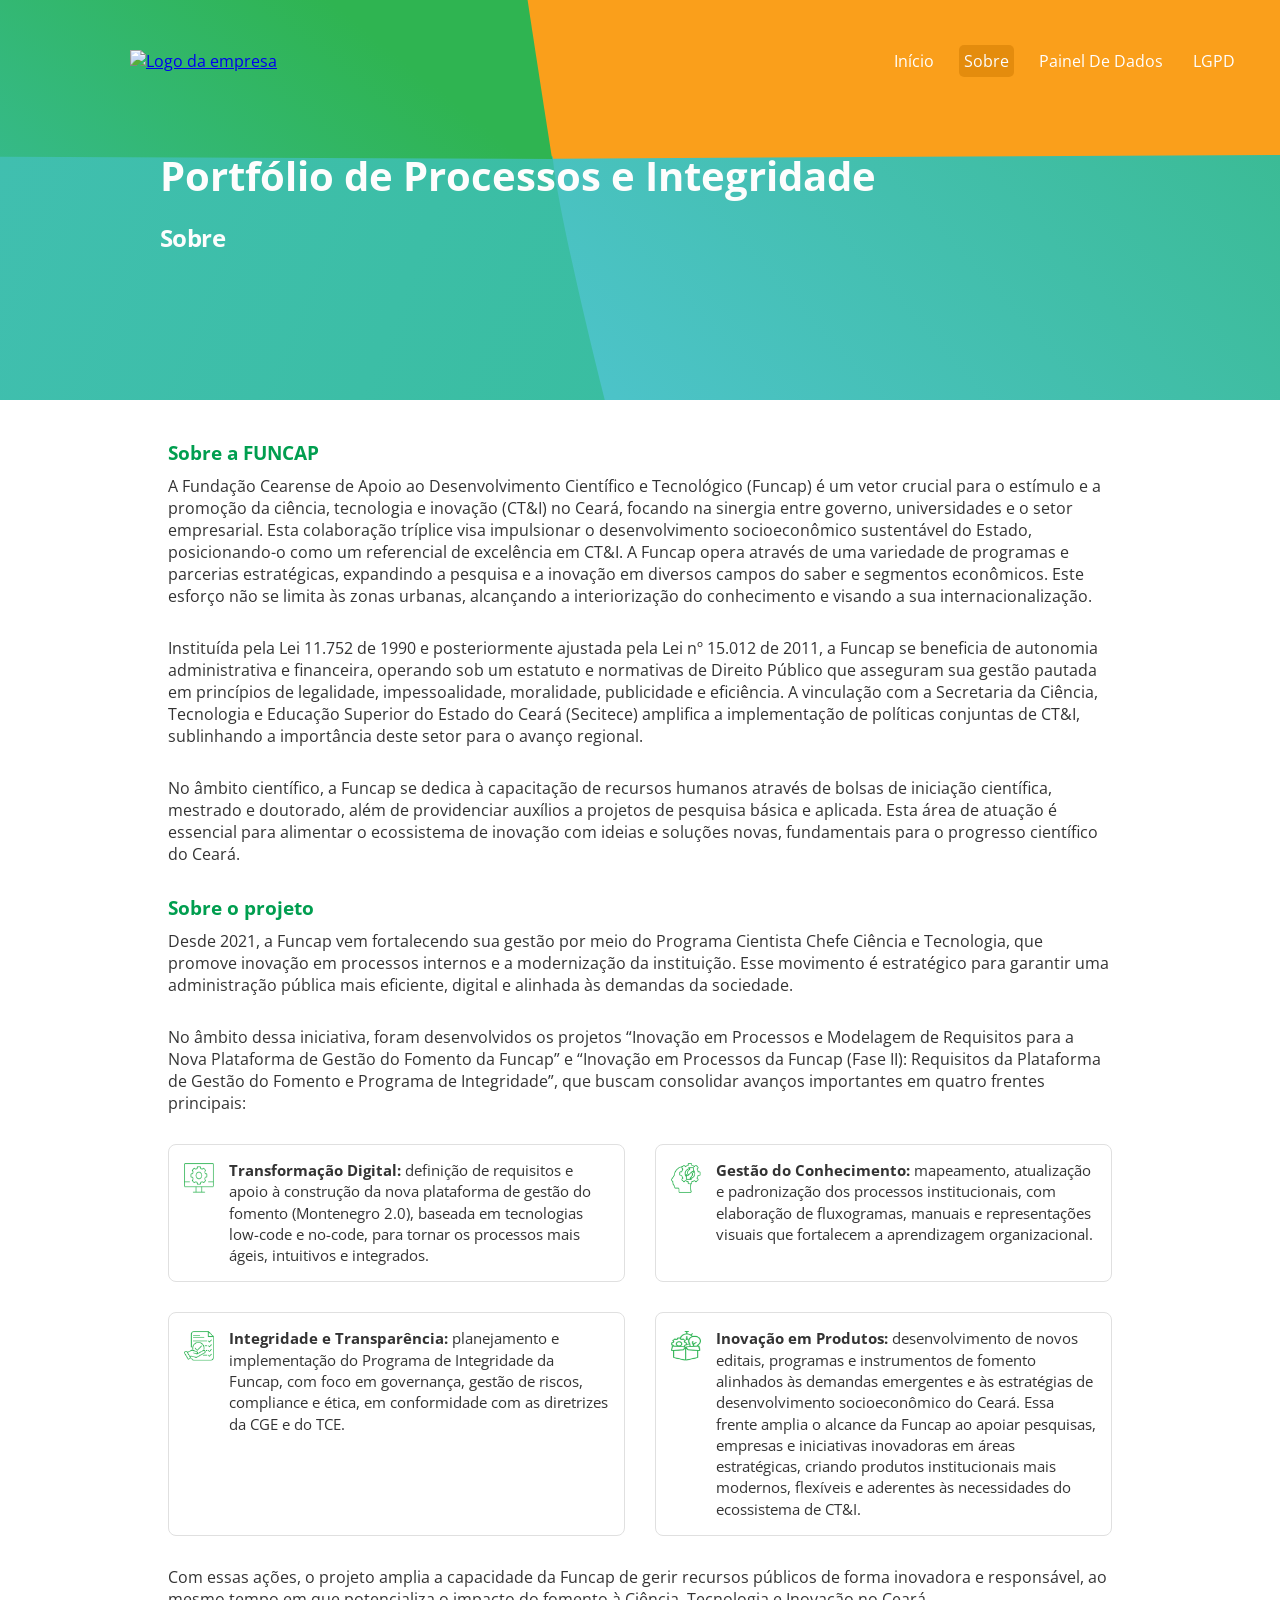
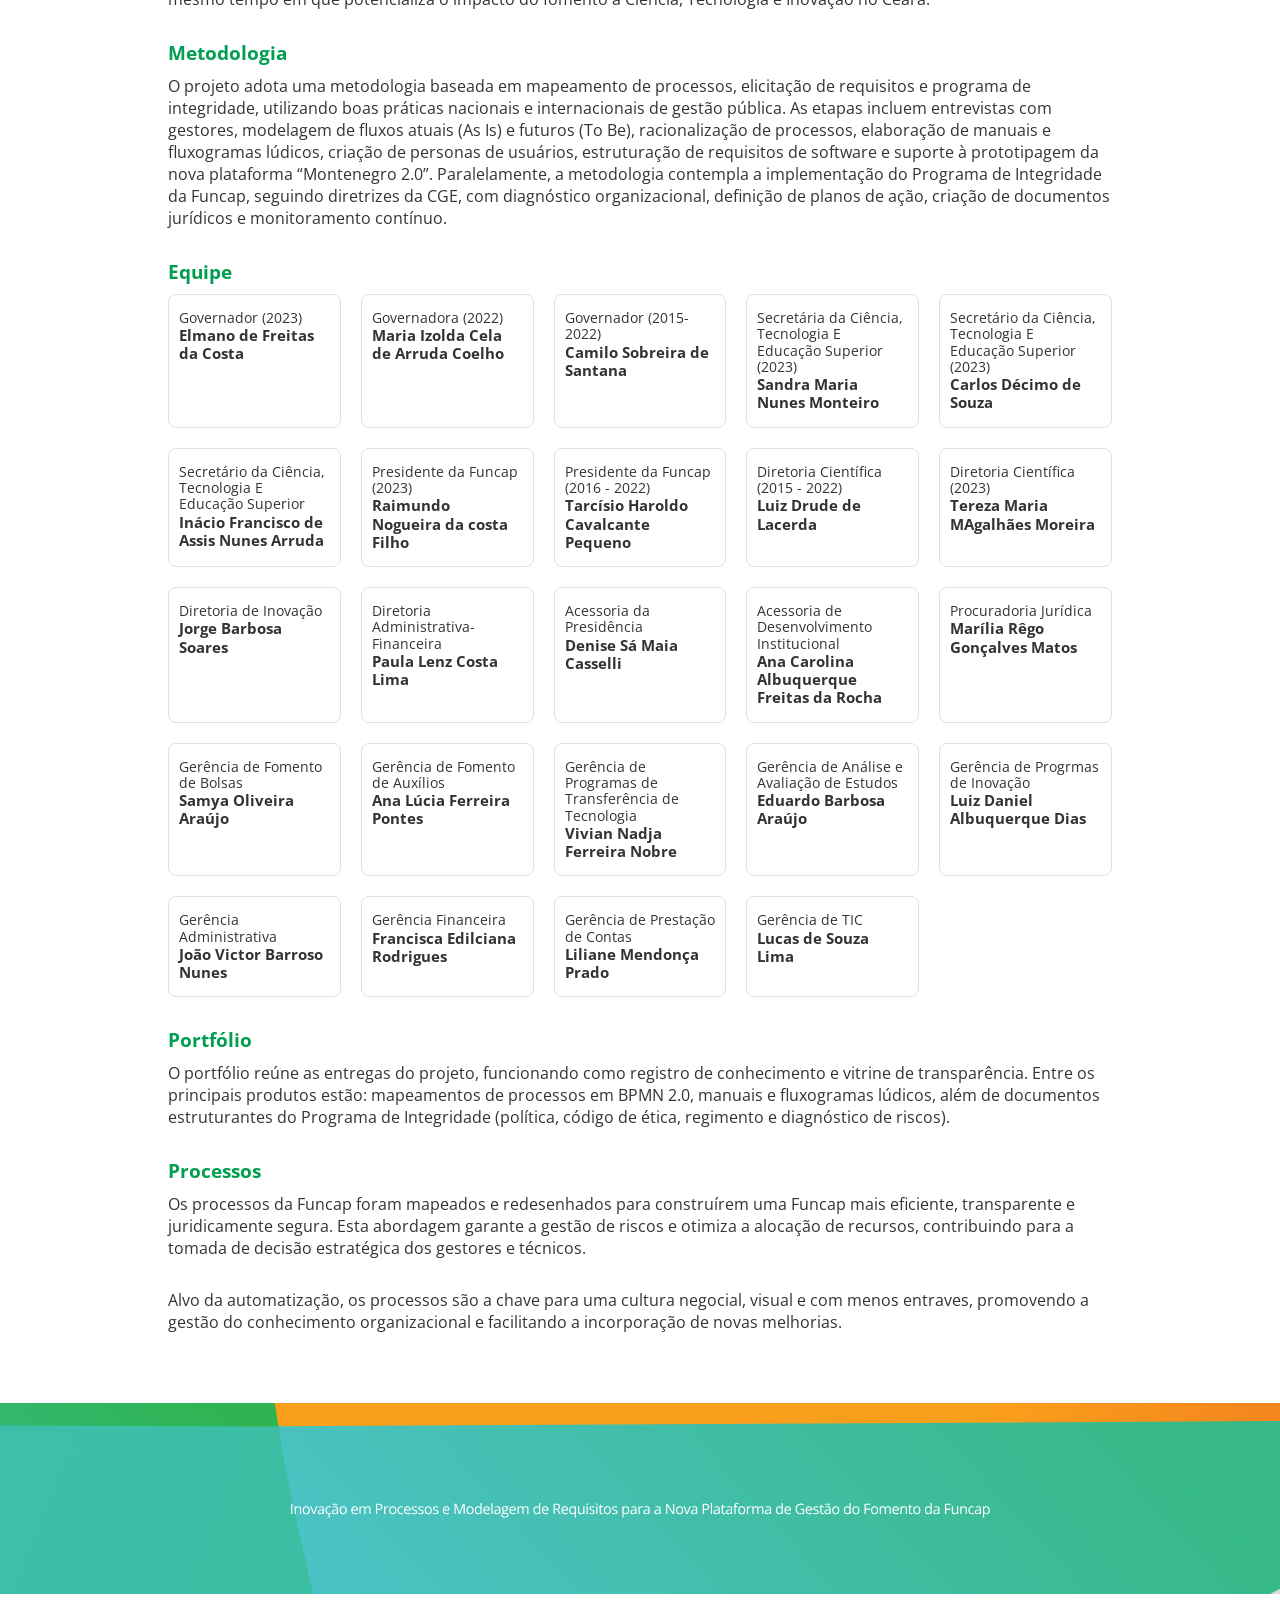
==== commit c93551e8: "Atualização de arquivos" ====
--- a/sobre.html
+++ b/sobre.html
@@ -12,7 +12,7 @@
     <header>
         <nav class="nav">
             <div class="background-wrapper">
-                <svg width="auto" height="auto" viewBox="0 0 auto auto" fill="none" xmlns="http://www.w3.org/2000/svg">
+                <svg width="100%" height="100%" viewBox="0 0 100% 100%" fill="none" xmlns="http://www.w3.org/2000/svg">
                     <path
                         d="M551.948 155.117C545.085 155.581 645.15 638.884 730.849 831.902L2054.98 147.065C1533.57 152.799 652.067 148.348 551.948 155.117Z"
                         fill="url(#paint0_linear_547_1050)" />
@@ -125,44 +125,100 @@
       <h3>Equipe</h3>
       <div class="team-grid">
         <div class="team-member">
-            <p>Presidente</p>
-            <p class="member-name">Bolsista Magalhães da Costa Filho</p>
-        </div>
-        <div class="team-member">
-            <p>Presidente</p>
-            <p class="member-name">Bolsista Magalhães da Costa Filho</p>
-        </div>
-        <div class="team-member">
-            <p>Presidente</p>
-            <p class="member-name">Bolsista Magalhães da Costa Filho</p>
-        </div>
-        <div class="team-member">
-            <p>Presidente</p>
-            <p class="member-name">Bolsista Magalhães da Costa Filho</p>
-        </div>
-        <div class="team-member">
-            <p>Presidente</p>
-            <p class="member-name">Bolsista Magalhães da Costa Filho</p>
-        </div>
-        <div class="team-member">
-            <p>Presidente</p>
-            <p class="member-name">Bolsista Magalhães da Costa Filho</p>
-        </div>
-        <div class="team-member">
-            <p>Presidente</p>
-            <p class="member-name">Bolsista Magalhães da Costa Filho</p>
-        </div>
-        <div class="team-member">
-            <p>Presidente</p>
-            <p class="member-name">Bolsista Magalhães da Costa Filho</p>
-        </div>
-        <div class="team-member">
-            <p>Presidente</p>
-            <p class="member-name">Bolsista Magalhães da Costa Filho</p>
-        </div>
-        <div class="team-member">
-            <p>Presidente</p>
-            <p class="member-name">Bolsista Magalhães da Costa Filho</p>
+            <p>Governador (2023)</p>
+            <p class="member-name">Elmano de Freitas da Costa</p>
+        </div>
+        <div class="team-member">
+            <p>Governadora (2022)</p>
+            <p class="member-name">Maria Izolda Cela de Arruda Coelho</p>
+        </div>
+        <div class="team-member">
+            <p>Governador (2015-2022)</p>
+            <p class="member-name">Camilo Sobreira de Santana</p>
+        </div>
+        <div class="team-member">
+            <p>Secretária da Ciência, Tecnologia E Educação Superior (2023)</p>
+            <p class="member-name">Sandra Maria Nunes Monteiro</p>
+        </div>
+        <div class="team-member">
+            <p>Secretário da Ciência, Tecnologia E Educação Superior (2023)</p>
+            <p class="member-name">Carlos Décimo de Souza</p>
+        </div>
+        <div class="team-member">
+            <p>Secretário da Ciência, Tecnologia E Educação Superior</p>
+            <p class="member-name">Inácio Francisco de Assis Nunes Arruda</p>
+        </div>
+        <div class="team-member">
+            <p>Presidente da Funcap (2023)</p>
+            <p class="member-name">Raimundo Nogueira da costa Filho</p>
+        </div>
+        <div class="team-member">
+            <p>Presidente da Funcap (2016 - 2022)</p>
+            <p class="member-name">Tarcísio Haroldo Cavalcante Pequeno</p>
+        </div>
+        <div class="team-member">
+            <p>Diretoria Científica (2015 - 2022)</p>
+            <p class="member-name">Luiz Drude de Lacerda</p>
+        </div>
+        <div class="team-member">
+            <p>Diretoria Científica (2023)</p>
+            <p class="member-name">Tereza Maria MAgalhães Moreira</p>
+        </div>
+        <div class="team-member">
+            <p>Diretoria de Inovação</p>
+            <p class="member-name">Jorge Barbosa Soares</p>
+        </div>
+         <div class="team-member">
+            <p>Diretoria Administrativa-Financeira</p>
+            <p class="member-name">Paula Lenz Costa Lima</p>
+        </div>
+         <div class="team-member">
+            <p>Acessoria da Presidência</p>
+            <p class="member-name">Denise Sá Maia Casselli</p>
+        </div>
+         <div class="team-member">
+            <p>Acessoria de Desenvolvimento Institucional</p>
+            <p class="member-name">Ana Carolina Albuquerque Freitas da Rocha</p>
+        </div>
+         <div class="team-member">
+            <p>Procuradoria Jurídica</p>
+            <p class="member-name">Marília Rêgo Gonçalves Matos</p>
+        </div>
+         <div class="team-member">
+            <p>Gerência de Fomento de Bolsas</p>
+            <p class="member-name">Samya Oliveira Araújo</p>
+        </div>
+         <div class="team-member">
+            <p>Gerência de Fomento de Auxílios</p>
+            <p class="member-name">Ana Lúcia Ferreira Pontes</p>
+        </div>
+         <div class="team-member">
+            <p>Gerência de Programas de Transferência de Tecnologia</p>
+            <p class="member-name">Vivian Nadja Ferreira Nobre</p>
+        </div>
+         <div class="team-member">
+            <p>Gerência de Análise e Avaliação de Estudos</p>
+            <p class="member-name">Eduardo Barbosa Araújo</p>
+        </div>
+         <div class="team-member">
+            <p>Gerência de Progrmas de Inovação</p>
+            <p class="member-name">Luiz Daniel Albuquerque Dias</p>
+        </div>
+         <div class="team-member">
+            <p>Gerência Administrativa</p>
+            <p class="member-name">João Victor Barroso Nunes</p>
+        </div>
+         <div class="team-member">
+            <p>Gerência Financeira</p>
+            <p class="member-name">Francisca Edilciana Rodrigues</p>
+        </div>
+         <div class="team-member">
+            <p>Gerência de Prestação de Contas</p>
+            <p class="member-name">Liliane Mendonça Prado</p>
+        </div>
+         <div class="team-member">
+            <p>Gerência de TIC</p>
+            <p class="member-name">Lucas de Souza Lima</p>
         </div>
     </div>
         
--- a/Css/sobre.css
+++ b/Css/sobre.css
@@ -39,10 +39,18 @@
     position: absolute;
     top: 0;
     left: 0;
+    z-index: -1;
     width: 100%;
     height: 100%;
-    z-index: 1; 
-}
+    display: block;
+}
+ .background-wrapper svg{
+    width: 100%;
+    height: 100%;
+    display: block;
+    margin: 0;
+    padding: 0;
+  }
 
 /* Container do conteúdo principal do cabeçalho */
 .content {
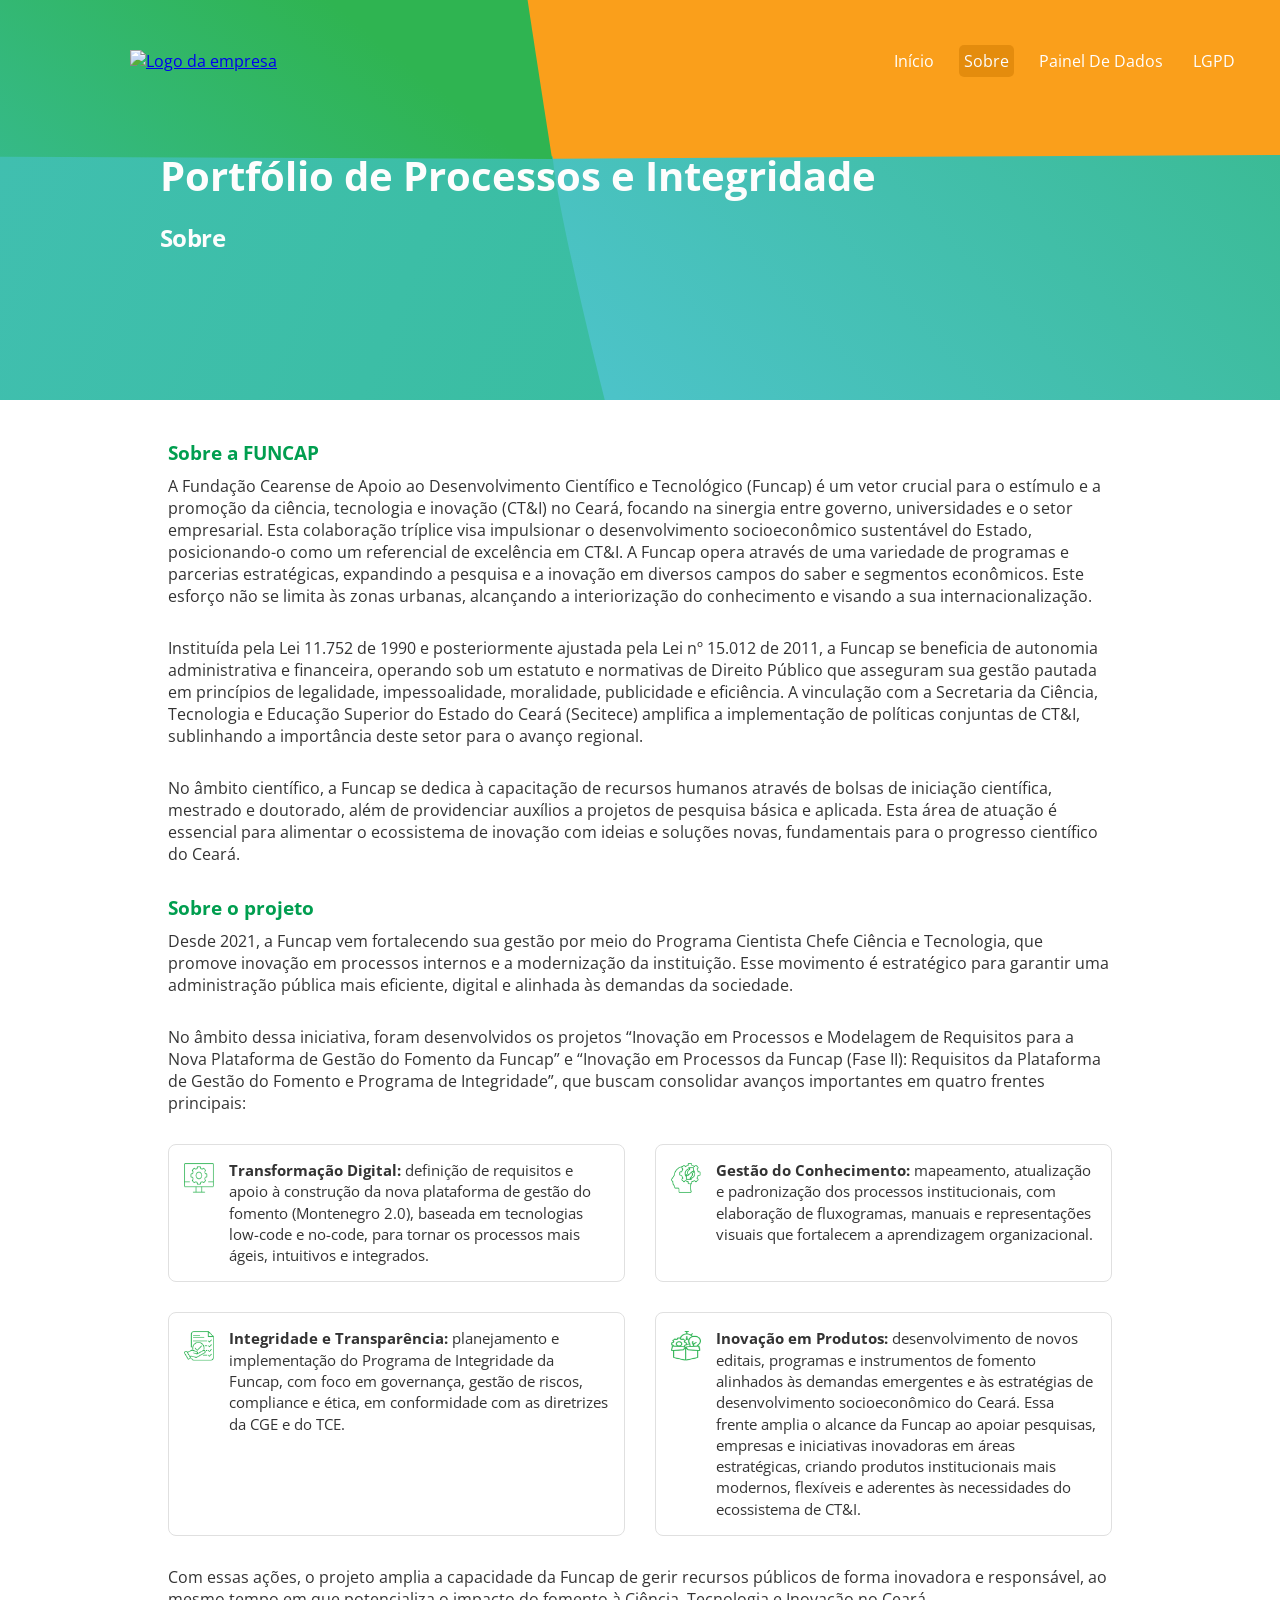
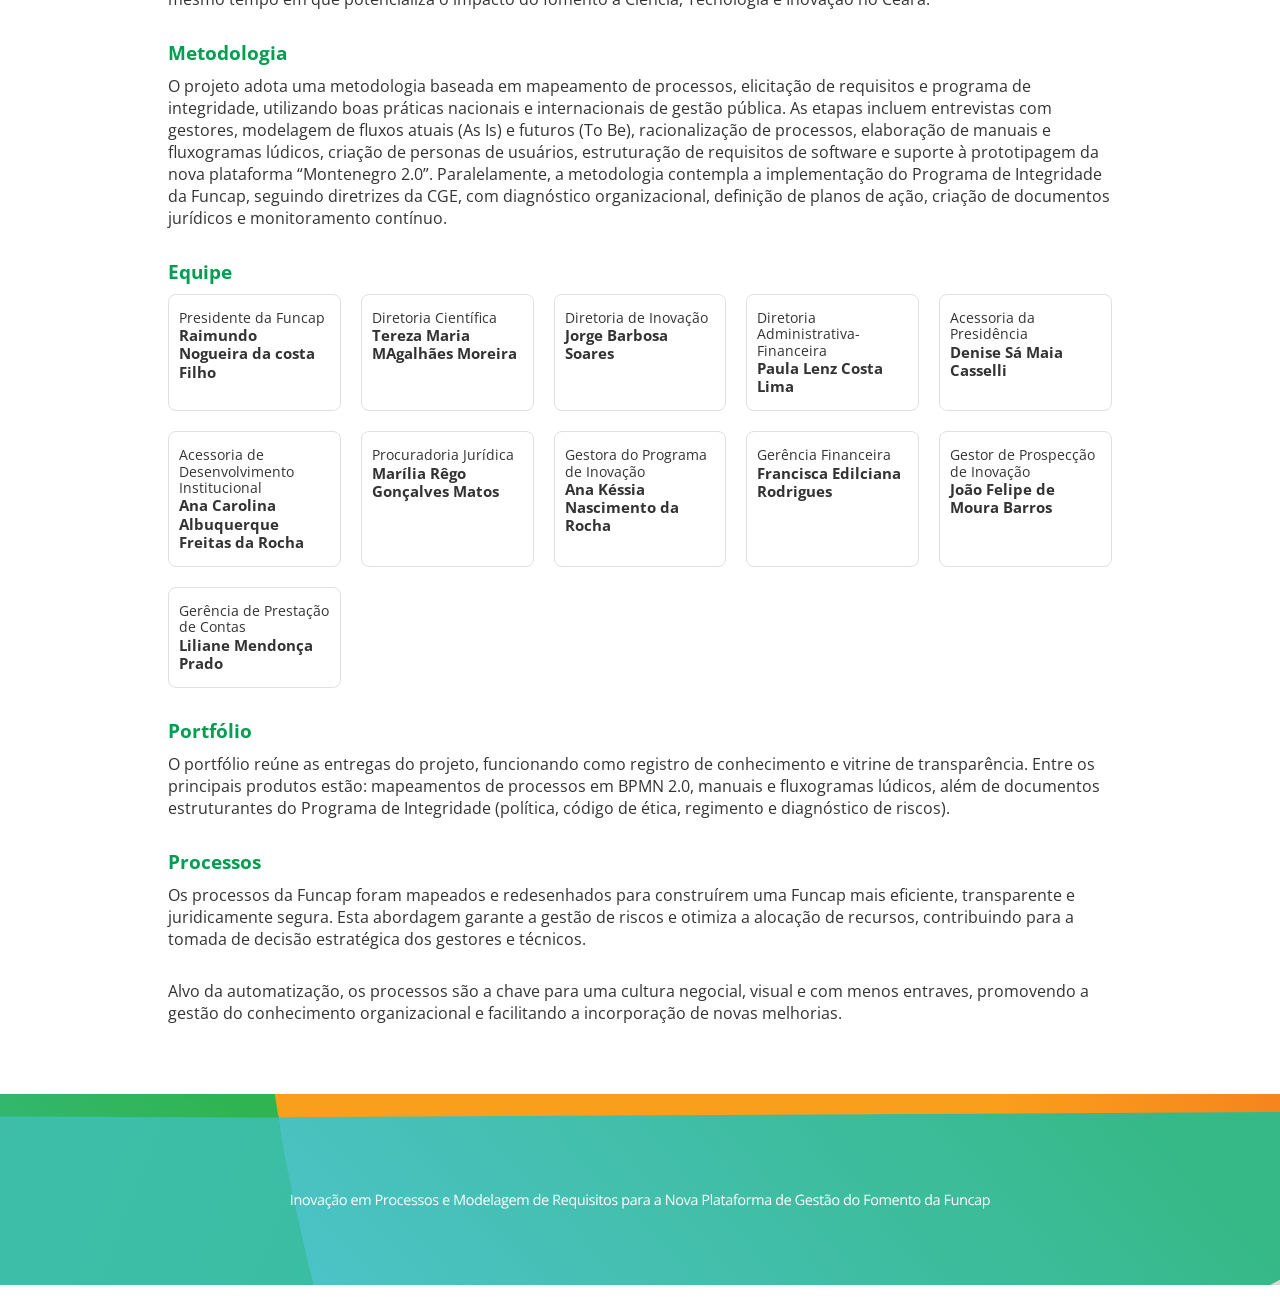
==== commit 06c0da40: "Atualização de arquivos" ====
--- a/sobre.html
+++ b/sobre.html
@@ -61,8 +61,8 @@
                         <ul>
                             <li><a href="./index.html">Início</a></li>
                             <li><a href="#sobre">Sobre</a></li>
-                            <li><a href="#dados">Painel de dados</a></li>
-                            <li><a href="#outros">LGPD</a></li>
+                            <li><a href="https://app.powerbi.com/view?r=eyJrIjoiYTMzZTBhM2YtZmE4MC00NjUyLTg2Y2QtMmFkNjhhZmI0MWNhIiwidCI6ImRkZmUzYmRmLWE2ZmQtNGI1MS1iNDkwLWJhZTU1ODcwYTY2NyJ9">Painel de dados</a></li>
+                            <li><a href="https://www.funcap.ce.gov.br/lgpd/">LGPD</a></li>
                         </ul>
                     </div>
                 </div>
@@ -125,43 +125,11 @@
       <h3>Equipe</h3>
       <div class="team-grid">
         <div class="team-member">
-            <p>Governador (2023)</p>
-            <p class="member-name">Elmano de Freitas da Costa</p>
-        </div>
-        <div class="team-member">
-            <p>Governadora (2022)</p>
-            <p class="member-name">Maria Izolda Cela de Arruda Coelho</p>
-        </div>
-        <div class="team-member">
-            <p>Governador (2015-2022)</p>
-            <p class="member-name">Camilo Sobreira de Santana</p>
-        </div>
-        <div class="team-member">
-            <p>Secretária da Ciência, Tecnologia E Educação Superior (2023)</p>
-            <p class="member-name">Sandra Maria Nunes Monteiro</p>
-        </div>
-        <div class="team-member">
-            <p>Secretário da Ciência, Tecnologia E Educação Superior (2023)</p>
-            <p class="member-name">Carlos Décimo de Souza</p>
-        </div>
-        <div class="team-member">
-            <p>Secretário da Ciência, Tecnologia E Educação Superior</p>
-            <p class="member-name">Inácio Francisco de Assis Nunes Arruda</p>
-        </div>
-        <div class="team-member">
-            <p>Presidente da Funcap (2023)</p>
+            <p>Presidente da Funcap</p>
             <p class="member-name">Raimundo Nogueira da costa Filho</p>
         </div>
         <div class="team-member">
-            <p>Presidente da Funcap (2016 - 2022)</p>
-            <p class="member-name">Tarcísio Haroldo Cavalcante Pequeno</p>
-        </div>
-        <div class="team-member">
-            <p>Diretoria Científica (2015 - 2022)</p>
-            <p class="member-name">Luiz Drude de Lacerda</p>
-        </div>
-        <div class="team-member">
-            <p>Diretoria Científica (2023)</p>
+            <p>Diretoria Científica</p>
             <p class="member-name">Tereza Maria MAgalhães Moreira</p>
         </div>
         <div class="team-member">
@@ -184,41 +152,21 @@
             <p>Procuradoria Jurídica</p>
             <p class="member-name">Marília Rêgo Gonçalves Matos</p>
         </div>
-         <div class="team-member">
-            <p>Gerência de Fomento de Bolsas</p>
-            <p class="member-name">Samya Oliveira Araújo</p>
-        </div>
-         <div class="team-member">
-            <p>Gerência de Fomento de Auxílios</p>
-            <p class="member-name">Ana Lúcia Ferreira Pontes</p>
-        </div>
-         <div class="team-member">
-            <p>Gerência de Programas de Transferência de Tecnologia</p>
-            <p class="member-name">Vivian Nadja Ferreira Nobre</p>
-        </div>
-         <div class="team-member">
-            <p>Gerência de Análise e Avaliação de Estudos</p>
-            <p class="member-name">Eduardo Barbosa Araújo</p>
-        </div>
-         <div class="team-member">
-            <p>Gerência de Progrmas de Inovação</p>
-            <p class="member-name">Luiz Daniel Albuquerque Dias</p>
-        </div>
-         <div class="team-member">
-            <p>Gerência Administrativa</p>
-            <p class="member-name">João Victor Barroso Nunes</p>
+        <div class="team-member">
+            <p>Gestora do Programa de Inovação</p>
+            <p class="member-name">Ana Késsia Nascimento da Rocha</p>
         </div>
          <div class="team-member">
             <p>Gerência Financeira</p>
             <p class="member-name">Francisca Edilciana Rodrigues</p>
         </div>
+        <div class="team-member">
+            <p>Gestor de Prospecção de Inovação</p>
+            <p class="member-name">João Felipe de Moura Barros</p>
+        </div>
          <div class="team-member">
             <p>Gerência de Prestação de Contas</p>
             <p class="member-name">Liliane Mendonça Prado</p>
-        </div>
-         <div class="team-member">
-            <p>Gerência de TIC</p>
-            <p class="member-name">Lucas de Souza Lima</p>
         </div>
     </div>
         
